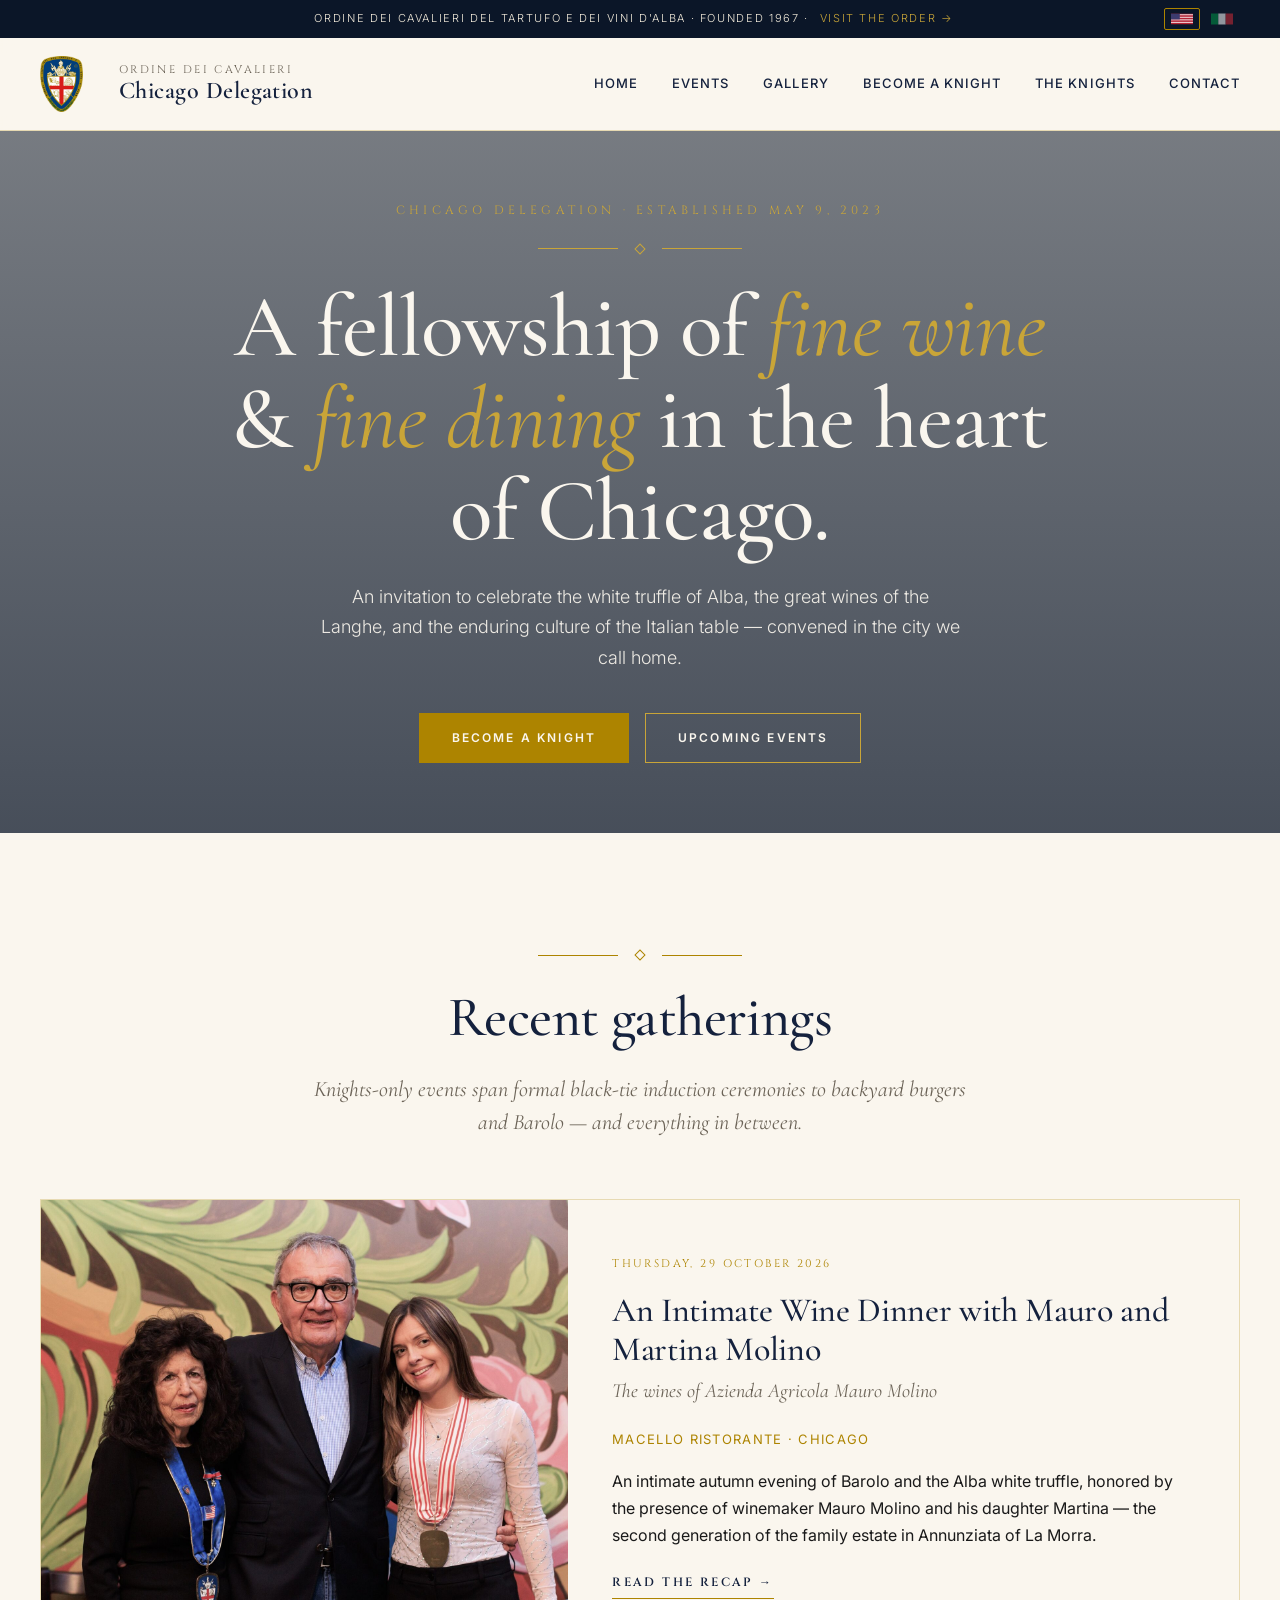
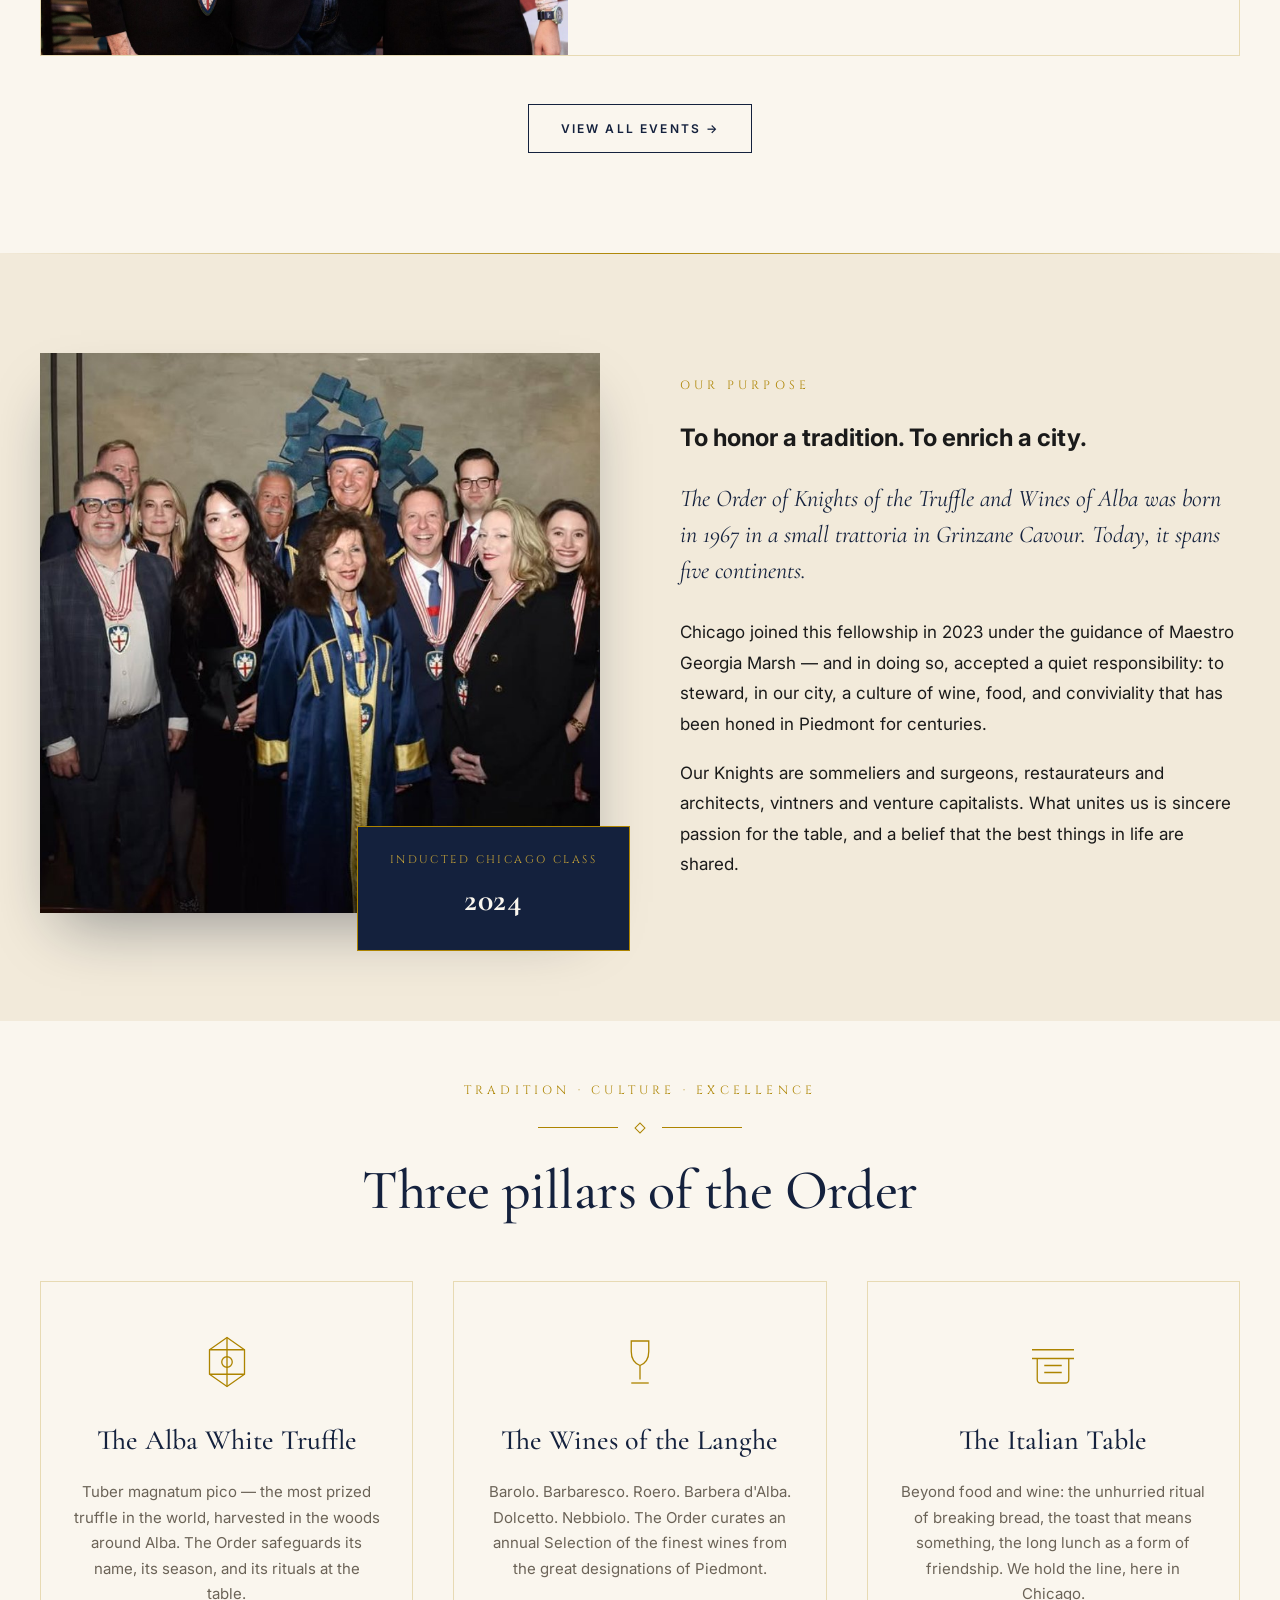
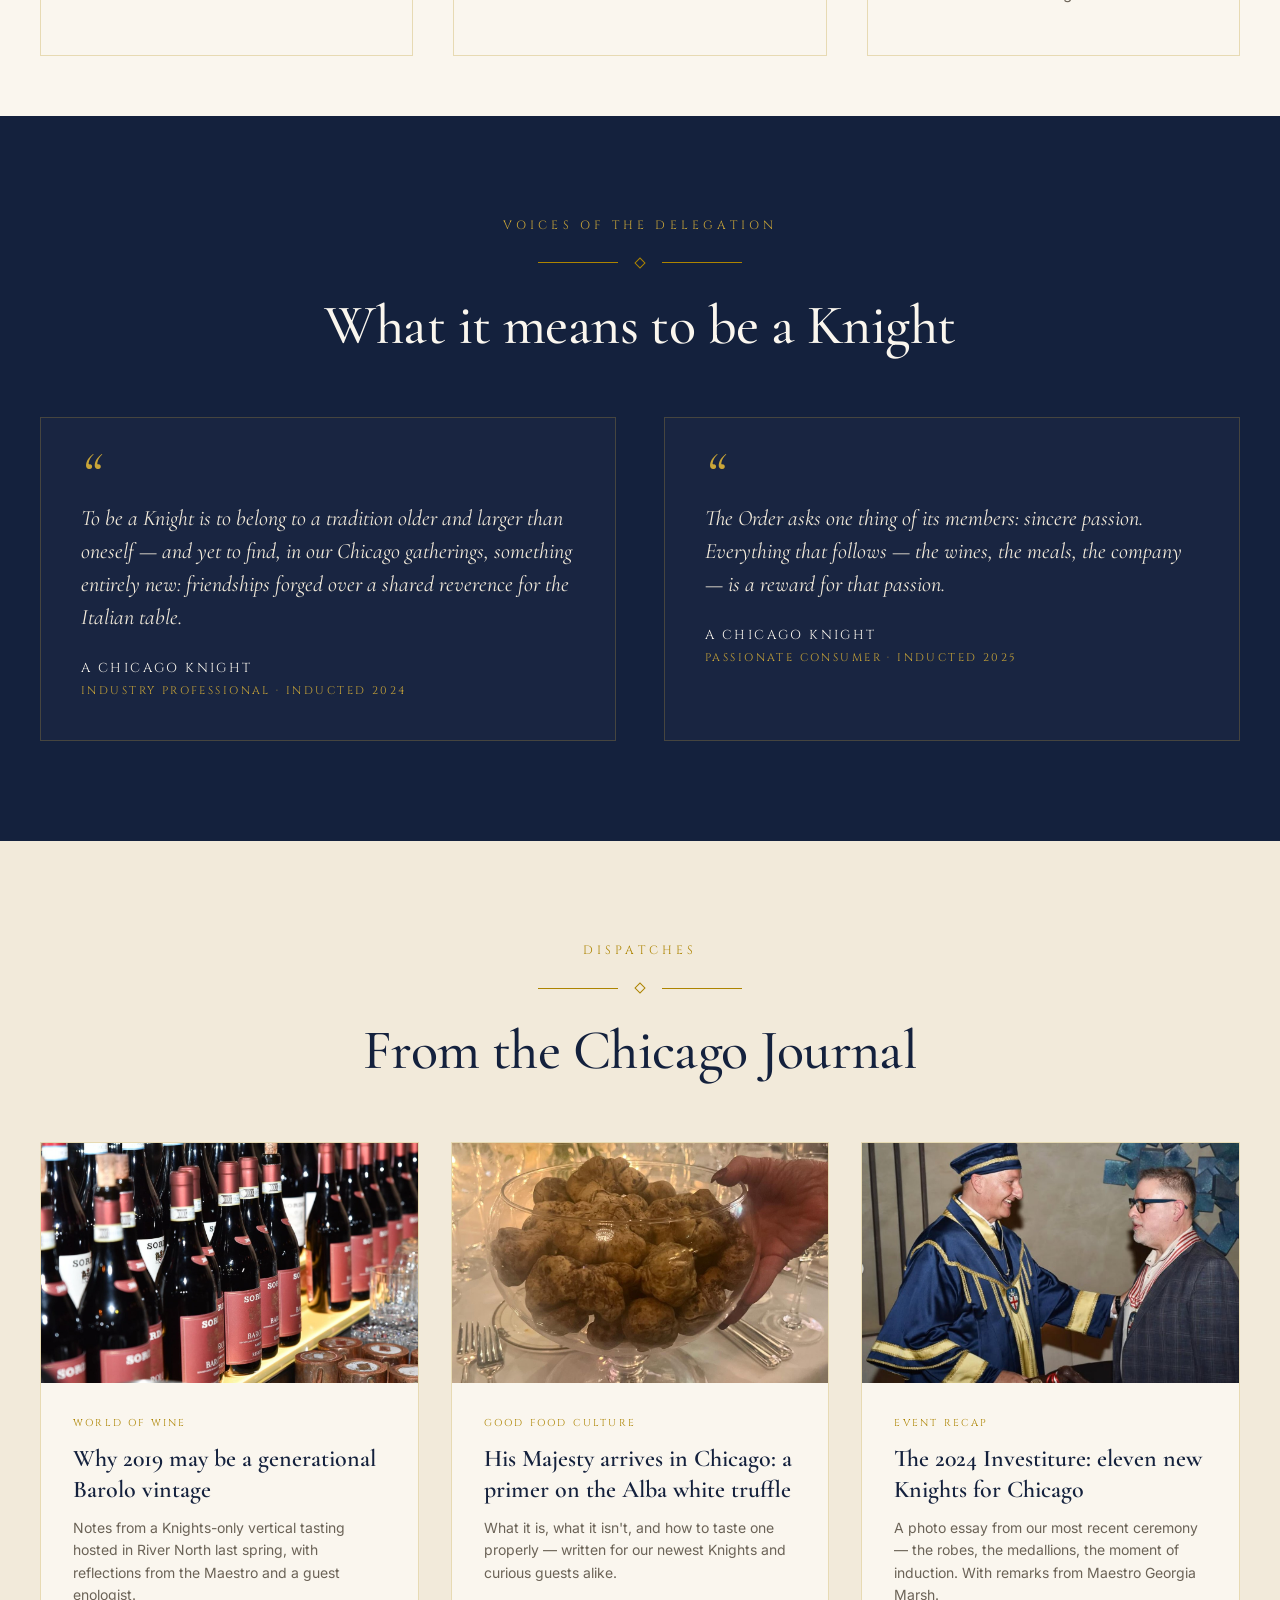
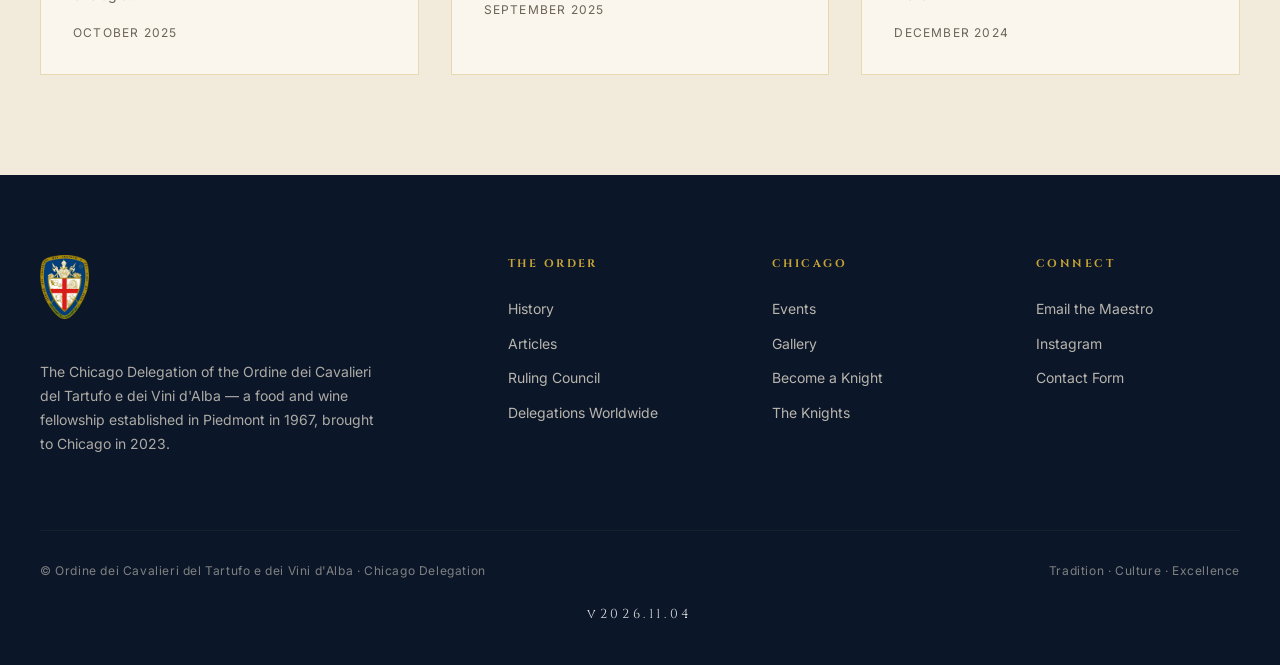
==== index.html @ b7ba1f5d "Add files via upload" ====
<!DOCTYPE html>
<html lang="en">
<head>
<meta charset="UTF-8">
<meta name="viewport" content="width=device-width, initial-scale=1.0">
<meta name="build-version" content="2026.11.04">
<meta name="description" content="A fellowship of fine wine and fine dining in the heart of Chicago.">
<title>Chicago Delegation — Ordine dei Cavalieri del Tartufo e dei Vini d'Alba</title>
<link rel="preconnect" href="https://fonts.googleapis.com">
<link rel="preconnect" href="https://fonts.gstatic.com" crossorigin>
<link href="https://fonts.googleapis.com/css2?family=Cormorant+Garamond:ital,wght@0,400;0,500;0,600;0,700;1,400;1,500&family=Inter:wght@300;400;500;600&family=Cinzel:wght@400;500;600&display=swap" rel="stylesheet">
<link rel="canonical" href="https://knightsofalbachicago.org/">
<link rel="icon" href="favicon.ico" sizes="any">
<link rel="apple-touch-icon" href="apple-touch-icon.png">
<link rel="manifest" href="site.webmanifest">
<link rel="stylesheet" href="assets/styles/main.css">
</head>
<body>

<!-- TOP STRIP -->
<div class="topstrip">
  <div class="topstrip-inner">
    <div class="topstrip-spacer"></div>
    <div class="topstrip-text">
      <span data-i18n="topstrip.line">Ordine dei Cavalieri del Tartufo e dei Vini d'Alba · Founded 1967</span> · 
      <a href="https://www.cavalierideltartufo.it/en/" target="_blank" data-i18n="topstrip.link">Visit the Order →</a>
    </div>
    <div class="lang-switch" role="group" aria-label="Language">
      <button class="lang-btn active" data-lang="en" aria-label="English" title="English">
        <svg viewBox="0 0 60 30" xmlns="http://www.w3.org/2000/svg">
          <clipPath id="us-c"><rect width="60" height="30"/></clipPath>
          <g clip-path="url(#us-c)">
            <rect width="60" height="30" fill="#B22234"/>
            <path d="M0,3.46h60M0,10.38h60M0,17.31h60M0,24.23h60" stroke="#FFF" stroke-width="2.31"/>
            <rect width="24" height="16.15" fill="#3C3B6E"/>
          </g>
        </svg>
      </button>
      <button class="lang-btn" data-lang="it" aria-label="Italiano" title="Italiano">
        <svg viewBox="0 0 60 30" xmlns="http://www.w3.org/2000/svg">
          <rect width="20" height="30" fill="#009246"/>
          <rect x="20" width="20" height="30" fill="#FFF"/>
          <rect x="40" width="20" height="30" fill="#CE2B37"/>
        </svg>
      </button>
    </div>
  </div>
</div>

<!-- HEADER -->
<header>
  <div class="header-inner">
    <a class="brand" href="index.html">
      <img src="assets/brand/logo-cavalieri-tartufo.png" alt="Ordine dei Cavalieri del Tartufo e dei Vini d'Alba">
      <div class="brand-text">
        <span class="order" data-i18n="brand.order">Ordine dei Cavalieri</span>
        <span class="city" data-i18n="brand.city">Chicago Delegation</span>
      </div>
    </a>
    <nav class="primary">
      <a class="nav-link active" href="index.html" data-i18n="nav.home">Home</a>
      <a class="nav-link" href="events/" data-i18n="nav.events">Events</a>
      <a class="nav-link" href="gallery/" data-i18n="nav.gallery">Gallery</a>
      <a class="nav-link" href="become-a-knight/" data-i18n="nav.knight">Become a Knight</a>
      <a class="nav-link" href="the-knights/" data-i18n="nav.knights">The Knights</a>
      <a class="nav-link" href="contact/" data-i18n="nav.contact">Contact</a>
    </nav>
  </div>
</header>


  <!-- HERO -->
  <section class="hero">
    <div class="hero-content">
      <div class="eyebrow" data-i18n="hero.eyebrow">Chicago Delegation · Established May 9, 2023</div>
      <div class="ornament"><span class="line"></span><span class="diamond"></span><span class="line"></span></div>
      <h1 class="hero-title" data-i18n-html="hero.title">A fellowship of <em>fine wine</em> &amp; <em>fine dining</em> in the heart of Chicago.</h1>
      <p class="hero-sub" data-i18n="hero.sub">An invitation to celebrate the white truffle of Alba, the great wines of the Langhe, and the enduring culture of the Italian table — convened in the city we call home.</p>
      <div class="cta-row">
        <a class="btn primary" href="become-a-knight/" data-i18n="cta.become">Become a Knight</a>
        <a class="btn" href="events/" data-i18n="cta.upcoming">Upcoming Events</a>
      </div>
    </div>
  </section>

  <!-- RECENT EVENT FEATURE -->
  <section class="block events">
    <div class="section-head">
      <div class="ornament"><span class="line"></span><span class="diamond"></span><span class="line"></span></div>
      <h2 data-i18n="events.title">Recent gatherings</h2>
      <p class="lede" data-i18n-html="events.lede">Knights-only events span <em>formal black-tie induction ceremonies</em> to <em>backyard burgers and Barolo</em> — and everything in between.</p>
    </div>

    <a href="events/2026-10-29-wine-dinner-mauro-molino/" class="past-event">
      <div class="past-event-image">
        <img src="events/2026-10-29-wine-dinner-mauro-molino/photos/01-georgia-mauro-martina.jpeg" alt="Maestro Georgia Marsh with Mauro and Martina Molino at Macello Ristorante">
      </div>
      <div class="past-event-body">
        <div class="date-pill" data-i18n="evpage.molino.date">Thursday, 29 October 2026</div>
        <h4>An Intimate Wine Dinner with Mauro and Martina Molino</h4>
        <div class="subtitle" data-i18n="evpage.molino.subtitle">The wines of Azienda Agricola Mauro Molino</div>
        <div class="venue" data-i18n="evpage.molino.venue">Macello Ristorante · Chicago</div>
        <p data-i18n="home.molino.body">An intimate autumn evening of Barolo and the Alba white truffle, honored by the presence of winemaker Mauro Molino and his daughter Martina — the second generation of the family estate in Annunziata of La Morra.</p>
        <span class="read-more" data-i18n="evpage.read">Read the recap →</span>
      </div>
    </a>

    <div style="text-align:center; margin-top:40px">
      <a class="btn dark" href="events/" data-i18n="cta.viewAll">View All Events →</a>
    </div>
  </section>

  <!-- MISSION -->
  <section class="block mission">
    <div class="mission-grid">
      <div class="mission-image">
        <img src="assets/heritage/chicago-induction.png" alt="The Chicago Delegation gathered with Maestro Georgia Marsh">
        <div class="badge" data-i18n-html="mission.badge">Inducted Chicago Class<strong>2024</strong></div>
      </div>
      <div class="mission-text">
        <div class="eyebrow" style="color:var(--ordine-gold)" data-i18n="mission.eyebrow">Our Purpose</div>
        <h2 data-i18n="mission.title">To honor a tradition. To enrich a city.</h2>
        <p class="intro" data-i18n="mission.intro">The Order of Knights of the Truffle and Wines of Alba was born in 1967 in a small trattoria in Grinzane Cavour. Today, it spans five continents.</p>
        <p data-i18n="mission.p1">Chicago joined this fellowship in 2023 under the guidance of Maestro Georgia Marsh — and in doing so, accepted a quiet responsibility: to steward, in our city, a culture of wine, food, and conviviality that has been honed in Piedmont for centuries.</p>
        <p data-i18n="mission.p2">Our Knights are sommeliers and surgeons, restaurateurs and architects, vintners and venture capitalists. What unites us is sincere passion for the table, and a belief that the best things in life are shared.</p>
      </div>
    </div>
  </section>

  <!-- THREE PILLARS -->
  <section class="block tight">
    <div class="section-head">
      <div class="eyebrow" data-i18n="pillars.eyebrow">Tradition · Culture · Excellence</div>
      <div class="ornament"><span class="line"></span><span class="diamond"></span><span class="line"></span></div>
      <h2 data-i18n="pillars.title">Three pillars of the Order</h2>
    </div>
    <div class="pillars">
      <div class="pillar">
        <div class="icon">
          <svg width="56" height="56" viewBox="0 0 64 64" fill="none" stroke="currentColor" stroke-width="1.5">
            <path d="M32 4 L52 18 L52 46 L32 60 L12 46 L12 18 Z"/>
            <path d="M32 4 L32 60 M12 18 L52 18 M12 46 L52 46"/>
            <circle cx="32" cy="32" r="6"/>
          </svg>
        </div>
        <h3 data-i18n="pillars.truffle.title">The Alba White Truffle</h3>
        <p data-i18n="pillars.truffle.body">Tuber magnatum pico — the most prized truffle in the world, harvested in the woods around Alba. The Order safeguards its name, its season, and its rituals at the table.</p>
      </div>
      <div class="pillar">
        <div class="icon">
          <svg width="56" height="56" viewBox="0 0 64 64" fill="none" stroke="currentColor" stroke-width="1.5">
            <path d="M22 8 L42 8 L42 20 Q42 32 32 36 Q22 32 22 20 Z"/>
            <path d="M32 36 L32 52"/>
            <path d="M22 56 L42 56"/>
          </svg>
        </div>
        <h3 data-i18n="pillars.wines.title">The Wines of the Langhe</h3>
        <p data-i18n="pillars.wines.body">Barolo. Barbaresco. Roero. Barbera d'Alba. Dolcetto. Nebbiolo. The Order curates an annual Selection of the finest wines from the great designations of Piedmont.</p>
      </div>
      <div class="pillar">
        <div class="icon">
          <svg width="56" height="56" viewBox="0 0 64 64" fill="none" stroke="currentColor" stroke-width="1.5">
            <path d="M8 18 L56 18 M8 28 L56 28"/>
            <path d="M14 28 L14 52 Q14 56 18 56 L46 56 Q50 56 50 52 L50 28"/>
            <path d="M22 36 L42 36 M22 44 L42 44"/>
          </svg>
        </div>
        <h3 data-i18n="pillars.table.title">The Italian Table</h3>
        <p data-i18n="pillars.table.body">Beyond food and wine: the unhurried ritual of breaking bread, the toast that means something, the long lunch as a form of friendship. We hold the line, here in Chicago.</p>
      </div>
    </div>
  </section>

  <!-- TESTIMONIALS -->
  <section class="testimonials">
    <div class="inner">
      <div class="section-head">
        <div class="eyebrow" data-i18n="test.eyebrow">Voices of the Delegation</div>
        <div class="ornament"><span class="line"></span><span class="diamond"></span><span class="line"></span></div>
        <h2 data-i18n="test.title">What it means to be a Knight</h2>
      </div>
      <div class="test-grid">
        <div class="testimonial">
          <blockquote data-i18n="test.q1">To be a Knight is to belong to a tradition older and larger than oneself — and yet to find, in our Chicago gatherings, something entirely new: friendships forged over a shared reverence for the Italian table.</blockquote>
          <div class="attr"><span class="name" data-i18n="test.attr">A Chicago Knight</span><span data-i18n="test.q1.attr">Industry Professional · Inducted 2024</span></div>
        </div>
        <div class="testimonial">
          <blockquote data-i18n="test.q2">The Order asks one thing of its members: sincere passion. Everything that follows — the wines, the meals, the company — is a reward for that passion.</blockquote>
          <div class="attr"><span class="name" data-i18n="test.attr">A Chicago Knight</span><span data-i18n="test.q2.attr">Passionate Consumer · Inducted 2025</span></div>
        </div>
      </div>
    </div>
  </section>

  <!-- JOURNAL PREVIEW -->
  <section class="block journal">
    <div class="section-head">
      <div class="eyebrow" data-i18n="journal.eyebrow">Dispatches</div>
      <div class="ornament"><span class="line"></span><span class="diamond"></span><span class="line"></span></div>
      <h2 data-i18n="journal.title">From the Chicago Journal</h2>
    </div>
    <div class="journal-grid">
      <div class="article">
        <div class="article-image"><img src="assets/heritage/barolo-tasting.png" alt="Barolo Riserva"></div>
        <div class="article-body">
          <div class="category" data-i18n="journal.cat.wine">World of Wine</div>
          <h4 data-i18n="journal.a1.title">Why 2019 may be a generational Barolo vintage</h4>
          <p data-i18n="journal.a1.body">Notes from a Knights-only vertical tasting hosted in River North last spring, with reflections from the Maestro and a guest enologist.</p>
          <div class="date" data-i18n="journal.a1.date">October 2025</div>
        </div>
      </div>
      <div class="article">
        <div class="article-image"><img src="assets/heritage/white-truffles.png" alt="White truffles"></div>
        <div class="article-body">
          <div class="category" data-i18n="journal.cat.food">Good Food Culture</div>
          <h4 data-i18n="journal.a2.title">His Majesty arrives in Chicago: a primer on the Alba white truffle</h4>
          <p data-i18n="journal.a2.body">What it is, what it isn't, and how to taste one properly — written for our newest Knights and curious guests alike.</p>
          <div class="date" data-i18n="journal.a2.date">September 2025</div>
        </div>
      </div>
      <div class="article">
        <div class="article-image"><img src="assets/heritage/investiture-ceremony.png" alt="Investiture ceremony"></div>
        <div class="article-body">
          <div class="category" data-i18n="journal.cat.recap">Event Recap</div>
          <h4 data-i18n="journal.a3.title">The 2024 Investiture: eleven new Knights for Chicago</h4>
          <p data-i18n="journal.a3.body">A photo essay from our most recent ceremony — the robes, the medallions, the moment of induction. With remarks from Maestro Georgia Marsh.</p>
          <div class="date" data-i18n="journal.a3.date">December 2024</div>
        </div>
      </div>
    </div>
  </section>


<!-- FOOTER -->
<footer>
  <div class="footer-inner">
    <div class="footer-top">
      <div class="footer-brand">
        <img src="assets/brand/logo-cavalieri-tartufo.png" alt="Ordine dei Cavalieri del Tartufo e dei Vini d'Alba">
        <p data-i18n="footer.brand">The Chicago Delegation of the Ordine dei Cavalieri del Tartufo e dei Vini d'Alba — a food and wine fellowship established in Piedmont in 1967, brought to Chicago in 2023.</p>
      </div>
      <div class="footer-col">
        <h5 data-i18n="footer.order">The Order</h5>
        <a href="https://www.cavalierideltartufo.it/en/la-storia/" target="_blank" data-i18n="footer.history">History</a>
        <a href="https://www.cavalierideltartufo.it/en/statuto/" target="_blank" data-i18n="footer.articles">Articles</a>
        <a href="https://www.cavalierideltartufo.it/en/consiglio-reggitore/" target="_blank" data-i18n="footer.council">Ruling Council</a>
        <a href="https://www.cavalierideltartufo.it/en/delegazioni-estere/" target="_blank" data-i18n="footer.delegations">Delegations Worldwide</a>
      </div>
      <div class="footer-col">
        <h5 data-i18n="footer.chicago">Chicago</h5>
        <a href="events/" data-i18n="nav.events">Events</a>
        <a href="gallery/" data-i18n="nav.gallery">Gallery</a>
        <a href="become-a-knight/" data-i18n="nav.knight">Become a Knight</a>
        <a href="the-knights/" data-i18n="nav.knights">The Knights</a>
      </div>
      <div class="footer-col">
        <h5 data-i18n="footer.connect">Connect</h5>
        <a href="mailto:chicagomaster@cavalierdeltartufo.it" data-i18n="footer.email">Email the Maestro</a>
        <a href="https://www.instagram.com/knightsofalba_chicago/" target="_blank" data-i18n="footer.ig">Instagram</a>
        <a href="contact/" data-i18n="footer.form">Contact Form</a>
      </div>
    </div>
    <div class="footer-bottom">
      <span data-i18n="footer.copy">© Ordine dei Cavalieri del Tartufo e dei Vini d'Alba · Chicago Delegation</span>
      <span data-i18n="footer.motto">Tradition · Culture · Excellence</span>
    </div>
    <div class="footer-version">v2026.11.04</div>
  </div>
</footer>


<script src="assets/scripts/i18n.js"></script>

</body>
</html>
---- assets/styles/main.css ----
:root{
    --ordine-gold: #AD8400;
    --ordine-gold-light: #C9A538;
    --ordine-gold-pale: #E8D89A;
    --navy: #14213D;
    --navy-deep: #0B1628;
    --ivory: #FAF6EE;
    --ivory-warm: #F2EADA;
    --crimson: #7A1F26;
    --ink: #1A1A1A;
    --muted: #6B6357;
    --line: rgba(173, 132, 0, 0.25);
  }
  *,*::before,*::after{box-sizing:border-box}
  html{scroll-behavior:smooth}
  body{
    margin:0;
    font-family:'Inter', sans-serif;
    background:var(--ivory);
    color:var(--ink);
    line-height:1.6;
    -webkit-font-smoothing:antialiased;
  }

  /* TOP STRIP */
  .topstrip{
    background:var(--navy-deep);
    color:var(--ivory-warm);
    font-size:11px;
    letter-spacing:0.15em;
    text-transform:uppercase;
    padding:8px 0;
    font-weight:300;
  }
  .topstrip-inner{
    max-width:1280px;
    margin:0 auto;
    padding:0 40px;
    display:flex;
    align-items:center;
    justify-content:space-between;
    gap:24px;
  }
  .topstrip-text{
    flex:1;
    text-align:center;
  }
  .topstrip-spacer{
    width:64px; /* mirrors lang switcher width for visual balance */
    flex-shrink:0;
  }
  .topstrip a{color:var(--ordine-gold-light); text-decoration:none; margin-left:6px}

  /* LANGUAGE SWITCHER */
  .lang-switch{
    display:flex;
    align-items:center;
    gap:4px;
    flex-shrink:0;
  }
  .lang-btn{
    background:transparent;
    border:1px solid transparent;
    padding:3px 6px;
    cursor:pointer;
    border-radius:2px;
    transition:all 0.2s ease;
    line-height:0;
    opacity:0.55;
    font-family:inherit;
  }
  .lang-btn:hover{opacity:0.9}
  .lang-btn.active{
    opacity:1;
    border-color:var(--ordine-gold);
  }
  .lang-btn svg{
    display:block;
    width:22px;
    height:14px;
    border-radius:1px;
  }

  /* HEADER */
  header{
    background:var(--ivory);
    border-bottom:1px solid var(--line);
    position:sticky; top:0; z-index:100;
    backdrop-filter: blur(8px);
    background:rgba(250, 246, 238, 0.95);
  }
  .header-inner{
    max-width:1280px; margin:0 auto;
    display:flex; align-items:center; justify-content:space-between;
    padding:18px 40px;
  }
  .brand{display:flex; align-items:center; gap:18px; text-decoration:none; color:var(--ink)}
  .brand img{height:56px; width:auto; margin-right:18px}
  .brand-text{display:flex; flex-direction:column; line-height:1.15}
  .brand-text .order{
    font-family:'Cinzel', serif;
    font-size:11px;
    letter-spacing:0.22em;
    color:var(--muted);
    text-transform:uppercase;
  }
  .brand-text .city{
    font-family:'Cormorant Garamond', serif;
    font-size:24px;
    font-weight:600;
    color:var(--navy);
    letter-spacing:0.02em;
  }
  nav.primary{display:flex}
  nav.primary a{
    margin-left:34px;
    text-decoration:none;
    color:var(--navy);
    font-size:13px;
    font-weight:500;
    letter-spacing:0.08em;
    text-transform:uppercase;
    padding:6px 0;
    border-bottom:1.5px solid transparent;
    transition:all 0.2s ease;
    cursor:pointer;
  }
  nav.primary a:first-child{margin-left:0}
  nav.primary a:hover,nav.primary a.active{
    color:var(--ordine-gold);
    border-bottom-color:var(--ordine-gold);
  }

  /* PAGE SECTIONS */
  .page{display:none; animation:fadeIn 0.4s ease}
  .page.active{display:block}
  @keyframes fadeIn{
    from{opacity:0; transform:translateY(8px)}
    to{opacity:1; transform:translateY(0)}
  }

  /* HERO */
  .hero{
    position:relative;
    min-height:680px;
    max-height:880px;
    height:78vh;
    background:
      linear-gradient(180deg, rgba(11,22,40,0.55) 0%, rgba(11,22,40,0.75) 100%),
      url('assets/heritage/white-truffles.png') center/cover no-repeat;
    display:flex; align-items:center; justify-content:center;
    color:var(--ivory);
    text-align:center;
    padding:80px 40px;
  }
  .hero-content{max-width:840px}
  .eyebrow{
    font-family:'Cinzel', serif;
    font-size:12px;
    letter-spacing:0.35em;
    color:var(--ordine-gold-light);
    text-transform:uppercase;
    margin-bottom:24px;
  }
  .ornament{
    display:flex; align-items:center; justify-content:center;
    gap:18px; margin:18px 0 28px;
  }
  .ornament .line{height:1px; width:80px; background:var(--ordine-gold-light)}
  .ornament .diamond{
    width:8px; height:8px; transform:rotate(45deg);
    border:1px solid var(--ordine-gold-light);
  }
  h1.hero-title{
    font-family:'Cormorant Garamond', serif;
    font-size:clamp(48px, 7vw, 88px);
    font-weight:500;
    line-height:1.05;
    margin:0 0 24px;
    letter-spacing:-0.01em;
  }
  h1.hero-title em{
    font-style:italic;
    color:var(--ordine-gold-light);
    font-weight:400;
  }
  .hero-sub{
    font-size:18px;
    line-height:1.7;
    font-weight:300;
    max-width:640px;
    margin:0 auto 40px;
    opacity:0.92;
  }
  .cta-row{display:flex; gap:16px; justify-content:center; flex-wrap:wrap}
  .btn{
    display:inline-block;
    padding:14px 32px;
    font-size:12px;
    letter-spacing:0.18em;
    text-transform:uppercase;
    font-weight:600;
    text-decoration:none;
    border:1px solid var(--ordine-gold-light);
    color:var(--ivory);
    background:transparent;
    cursor:pointer;
    transition:all 0.25s ease;
    font-family:'Inter', sans-serif;
  }
  .btn:hover{background:var(--ordine-gold); border-color:var(--ordine-gold); color:var(--ivory)}
  .btn.primary{background:var(--ordine-gold); border-color:var(--ordine-gold)}
  .btn.primary:hover{background:var(--ordine-gold-light); border-color:var(--ordine-gold-light)}
  .btn.dark{color:var(--navy); border-color:var(--navy)}
  .btn.dark:hover{background:var(--navy); color:var(--ivory)}

  /* SECTION BASE */
  section.block{padding:100px 40px; max-width:1280px; margin:0 auto}
  section.block.tight{padding:60px 40px}
  .section-head{text-align:center; margin-bottom:60px}
  .section-head .eyebrow{color:var(--ordine-gold)}
  .section-head h2{
    font-family:'Cormorant Garamond', serif;
    font-size:clamp(36px, 5vw, 56px);
    font-weight:500;
    color:var(--navy);
    margin:8px 0 0;
    letter-spacing:-0.01em;
    line-height:1.1;
  }
  .section-head .ornament .line{background:var(--ordine-gold)}
  .section-head .ornament .diamond{border-color:var(--ordine-gold)}
  .section-head .lede{
    font-family:'Cormorant Garamond', serif;
    font-size:22px;
    font-style:italic;
    color:var(--muted);
    max-width:680px;
    margin:24px auto 0;
    line-height:1.5;
  }

  /* MISSION SECTION */
  .mission{background:var(--ivory-warm); position:relative; overflow:hidden}
  .mission::before{
    content:""; position:absolute; top:0; left:0; right:0; height:1px;
    background:linear-gradient(90deg, transparent, var(--ordine-gold), transparent);
  }
  .mission-grid{
    display:grid;
    grid-template-columns:1fr 1fr;
    gap:80px;
    align-items:center;
  }
  .mission-text h2{margin-top:8px}
  .mission-text p{
    font-size:17px; line-height:1.8; color:var(--ink); margin-bottom:18px;
  }
  .mission-text p.intro{
    font-family:'Cormorant Garamond', serif;
    font-size:24px;
    font-style:italic;
    color:var(--navy);
    line-height:1.5;
    margin-bottom:28px;
  }
  .mission-image{position:relative}
  .mission-image img{
    width:100%; height:560px; object-fit:cover;
    box-shadow:0 30px 60px -20px rgba(11,22,40,0.4);
  }
  .mission-image .badge{
    position:absolute; bottom:-30px; right:-30px;
    background:var(--navy); color:var(--ordine-gold-light);
    padding:24px 32px;
    font-family:'Cinzel', serif;
    font-size:11px;
    letter-spacing:0.22em;
    text-transform:uppercase;
    text-align:center;
    border:1px solid var(--ordine-gold);
  }
  .mission-image .badge strong{
    display:block;
    font-family:'Cormorant Garamond', serif;
    font-size:32px;
    color:var(--ivory);
    margin-top:6px;
    letter-spacing:0.02em;
  }

  /* PILLARS */
  .pillars{display:grid; grid-template-columns:repeat(3, 1fr); gap:40px; margin-top:60px}
  .pillar{
    text-align:center;
    padding:48px 32px;
    background:var(--ivory);
    border:1px solid var(--line);
    position:relative;
    transition:transform 0.3s ease, box-shadow 0.3s ease;
  }
  .pillar:hover{transform:translateY(-6px); box-shadow:0 20px 40px -15px rgba(11,22,40,0.2)}
  .pillar .icon{
    width:64px; height:64px; margin:0 auto 24px;
    display:flex; align-items:center; justify-content:center;
    color:var(--ordine-gold);
  }
  .pillar h3{
    font-family:'Cormorant Garamond', serif;
    font-size:28px; font-weight:500;
    color:var(--navy);
    margin:0 0 16px;
  }
  .pillar p{font-size:15px; line-height:1.7; color:var(--muted); margin:0}

  /* EVENTS */
  .events{background:var(--ivory)}
  .event-list{display:flex; flex-direction:column; gap:0}
  .event{
    display:grid;
    grid-template-columns:140px 1fr auto;
    gap:48px;
    align-items:center;
    padding:36px 0;
    border-bottom:1px solid var(--line);
    transition:background 0.2s ease;
    cursor:pointer;
  }
  .event:first-child{border-top:1px solid var(--line)}
  .event:hover{background:rgba(173,132,0,0.04)}
  .event-date{text-align:center}
  .event-date .month{
    font-family:'Cinzel', serif;
    font-size:11px;
    letter-spacing:0.22em;
    color:var(--ordine-gold);
    text-transform:uppercase;
  }
  .event-date .day{
    font-family:'Cormorant Garamond', serif;
    font-size:56px; font-weight:500;
    color:var(--navy);
    line-height:1;
    margin:6px 0;
  }
  .event-date .year{
    font-size:12px; color:var(--muted); letter-spacing:0.1em;
  }
  .event-body h4{
    font-family:'Cormorant Garamond', serif;
    font-size:26px; font-weight:600;
    color:var(--navy);
    margin:0 0 8px;
  }
  .event-body .venue{
    font-size:13px; letter-spacing:0.1em;
    color:var(--ordine-gold);
    text-transform:uppercase;
    margin-bottom:10px;
  }
  .event-body p{font-size:15px; color:var(--muted); margin:0; line-height:1.6}
  .event-cta{
    font-size:12px; letter-spacing:0.18em; text-transform:uppercase;
    font-weight:600; color:var(--navy);
    border:1px solid var(--navy); padding:12px 24px;
    transition:all 0.2s ease;
    white-space:nowrap;
  }
  .event:hover .event-cta{background:var(--navy); color:var(--ivory)}

  /* EVENTS PAGE — SECTION SEPARATION */
  .events-section{padding:80px 0 60px}
  .events-section + .events-section{border-top:1px solid var(--line); margin-top:40px}
  .events-section-head{
    text-align:center; margin-bottom:48px;
  }
  .events-section-head h3{
    font-family:'Cormorant Garamond', serif;
    font-size:clamp(28px, 4vw, 40px);
    font-weight:500;
    color:var(--navy);
    margin:0 0 12px;
    letter-spacing:-0.01em;
  }
  .events-section-head .sub{
    font-family:'Cormorant Garamond', serif;
    font-size:18px;
    font-style:italic;
    color:var(--muted);
    margin:0;
  }

  /* UPCOMING EMPTY STATE */
  .upcoming-empty{
    text-align:center;
    padding:60px 24px;
    background:var(--ivory-warm);
    border:1px solid var(--line);
    max-width:760px;
    margin:0 auto;
  }
  .upcoming-empty .crest{
    width:48px; height:auto;
    margin:0 auto 20px;
    opacity:0.6;
  }
  .upcoming-empty p{
    font-family:'Cormorant Garamond', serif;
    font-size:22px;
    font-style:italic;
    color:var(--navy);
    line-height:1.5;
    margin:0 0 18px;
    max-width:560px;
    margin-left:auto;
    margin-right:auto;
  }
  .upcoming-empty .sub{
    font-size:14px;
    color:var(--muted);
    margin:0;
  }
  .upcoming-empty .sub a{
    color:var(--ordine-gold);
    text-decoration:none;
    border-bottom:1px solid var(--ordine-gold);
  }

  /* PAST EVENT CARD (with photo) */
  .past-event{
    display:grid;
    grid-template-columns:1.1fr 1.4fr;
    gap:0;
    margin-bottom:48px;
    background:var(--ivory);
    border:1px solid var(--line);
    overflow:hidden;
    transition:transform 0.3s ease, box-shadow 0.3s ease;
    text-decoration:none;
    color:inherit;
    cursor:pointer;
  }
  .past-event:hover{
    transform:translateY(-4px);
    box-shadow:0 24px 48px -20px rgba(11,22,40,0.25);
  }
  .past-event-image{
    position:relative;
    min-height:380px;
    overflow:hidden;
    background:var(--navy);
  }
  .past-event-image img{
    width:100%; height:100%; object-fit:cover;
    display:block;
    transition:transform 0.6s ease;
  }
  .past-event:hover .past-event-image img{transform:scale(1.04)}
  .past-event-body{
    padding:48px 44px;
    display:flex;
    flex-direction:column;
    justify-content:center;
  }
  .past-event-body .date-pill{
    font-family:'Cinzel', serif;
    font-size:11px;
    letter-spacing:0.22em;
    color:var(--ordine-gold);
    text-transform:uppercase;
    margin-bottom:18px;
  }
  .past-event-body h4{
    font-family:'Cormorant Garamond', serif;
    font-size:34px;
    font-weight:500;
    color:var(--navy);
    margin:0 0 6px;
    line-height:1.15;
    letter-spacing:-0.01em;
  }
  .past-event-body .subtitle{
    font-family:'Cormorant Garamond', serif;
    font-size:20px;
    font-style:italic;
    color:var(--muted);
    margin:0 0 22px;
  }
  .past-event-body .venue{
    font-size:13px; letter-spacing:0.1em;
    color:var(--ordine-gold);
    text-transform:uppercase;
    margin-bottom:18px;
  }
  .past-event-body p{
    font-size:16px;
    line-height:1.7;
    color:var(--ink);
    margin:0 0 24px;
  }
  .past-event-body .read-more{
    font-family:'Cinzel', serif;
    font-size:12px;
    letter-spacing:0.2em;
    color:var(--navy);
    text-transform:uppercase;
    font-weight:600;
    border-bottom:1.5px solid var(--ordine-gold);
    padding-bottom:6px;
    display:inline-block;
    align-self:flex-start;
    transition:color 0.2s ease;
  }
  .past-event:hover .read-more{color:var(--ordine-gold)}

  /* PAST CHAPTERS GALLERY */
  .past-gallery{background:var(--ivory-warm)}
  .gallery-grid{
    display:grid;
    grid-template-columns:repeat(12, 1fr);
    gap:20px;
  }
  .gallery-item{
    position:relative;
    overflow:hidden;
    cursor:pointer;
    background:var(--navy);
  }
  .gallery-item img{
    width:100%; height:100%; object-fit:cover;
    display:block;
    transition:transform 0.6s ease, opacity 0.3s ease;
  }
  .gallery-item:hover img{transform:scale(1.05); opacity:0.7}
  .gallery-item .caption{
    position:absolute; bottom:0; left:0; right:0;
    padding:20px 24px;
    background:linear-gradient(180deg, transparent, rgba(11,22,40,0.92));
    color:var(--ivory);
    transform:translateY(20%);
    opacity:0;
    transition:all 0.3s ease;
  }
  .gallery-item:hover .caption{transform:translateY(0); opacity:1}
  .gallery-item .caption .label{
    font-family:'Cinzel', serif;
    font-size:10px;
    letter-spacing:0.22em;
    color:var(--ordine-gold-light);
    text-transform:uppercase;
    margin-bottom:4px;
  }
  .gallery-item .caption h5{
    font-family:'Cormorant Garamond', serif;
    font-size:20px; font-weight:500;
    margin:0; line-height:1.2;
  }
  .gal-1{grid-column:span 8; aspect-ratio:16/9}
  .gal-2{grid-column:span 4; aspect-ratio:4/5}
  .gal-3{grid-column:span 4; aspect-ratio:4/5}
  .gal-4{grid-column:span 4; aspect-ratio:4/5}
  .gal-5{grid-column:span 4; aspect-ratio:4/5}
  .gal-6{grid-column:span 7; aspect-ratio:16/9}
  .gal-7{grid-column:span 5; aspect-ratio:4/3}

  /* BECOME A KNIGHT */
  .knight-cta{
    background:
      linear-gradient(135deg, rgba(11,22,40,0.92), rgba(20,33,61,0.88)),
      url('assets/heritage/castle-council.png') center/cover no-repeat;
    color:var(--ivory);
    padding:120px 40px;
    text-align:center;
  }
  .knight-cta h2{color:var(--ivory)}
  .knight-cta .lede{color:var(--ordine-gold-pale)}
  .knight-steps{
    display:grid; grid-template-columns:repeat(3, 1fr); gap:32px;
    max-width:1100px; margin:60px auto 40px;
  }
  .step{
    text-align:left;
    padding:32px;
    border:1px solid rgba(201, 165, 56, 0.3);
    background:rgba(11,22,40,0.4);
    backdrop-filter:blur(10px);
  }
  .step .num{
    font-family:'Cinzel', serif;
    font-size:11px;
    letter-spacing:0.3em;
    color:var(--ordine-gold-light);
    margin-bottom:16px;
  }
  .step h4{
    font-family:'Cormorant Garamond', serif;
    font-size:24px; font-weight:600;
    color:var(--ivory); margin:0 0 12px;
  }
  .step p{font-size:14px; line-height:1.7; color:rgba(250,246,238,0.85); margin:0}

  /* LEADERSHIP */
  .leadership{background:var(--ivory)}
  .leader-card{
    display:grid;
    grid-template-columns:1fr 1.4fr;
    gap:60px;
    align-items:center;
    background:var(--ivory-warm);
    padding:0;
    border:1px solid var(--line);
  }
  .leader-photo{
    height:100%; min-height:520px;
    background:
      linear-gradient(135deg, rgba(20,33,61,0.15), rgba(173,132,0,0.1)),
      var(--navy);
    display:flex; align-items:center; justify-content:center;
    position:relative;
    overflow:hidden;
  }
  .leader-photo .placeholder{
    color:var(--ordine-gold-pale);
    text-align:center;
    padding:40px;
  }
  .leader-photo .placeholder .crest{
    font-family:'Cinzel', serif;
    font-size:60px;
    color:var(--ordine-gold);
    margin-bottom:20px;
  }
  .leader-photo .placeholder span{
    font-family:'Cinzel', serif;
    font-size:11px;
    letter-spacing:0.25em;
    text-transform:uppercase;
  }
  .leader-body{padding:60px 60px 60px 0}
  .leader-body .role{
    font-family:'Cinzel', serif;
    font-size:11px;
    letter-spacing:0.25em;
    color:var(--ordine-gold);
    text-transform:uppercase;
    margin-bottom:12px;
  }
  .leader-body h3{
    font-family:'Cormorant Garamond', serif;
    font-size:48px; font-weight:500;
    color:var(--navy);
    margin:0 0 8px;
    line-height:1;
  }
  .leader-body .since{
    font-style:italic; color:var(--muted); margin-bottom:24px;
    font-family:'Cormorant Garamond', serif; font-size:18px;
  }
  .leader-body .quote{
    font-family:'Cormorant Garamond', serif;
    font-size:22px;
    font-style:italic;
    color:var(--navy);
    line-height:1.5;
    padding:24px 0 24px 24px;
    border-left:2px solid var(--ordine-gold);
    margin:24px 0;
  }
  .leader-body p{font-size:16px; line-height:1.7; color:var(--ink)}
  .leader-vps{
    display:grid;
    grid-template-columns:1fr 1fr;
    gap:32px;
    margin-top:32px;
  }
  .vp-card{
    background:var(--ivory-warm);
    border:1px solid var(--line);
    padding:36px 40px;
    text-align:center;
  }
  .vp-card .role{
    font-family:'Cinzel', serif;
    font-size:11px;
    letter-spacing:0.25em;
    color:var(--ordine-gold);
    text-transform:uppercase;
    margin-bottom:12px;
  }
  .vp-card h3{
    font-family:'Cormorant Garamond', serif;
    font-size:34px; font-weight:500;
    color:var(--navy);
    margin:0 0 6px;
    line-height:1;
  }
  .vp-card .since{
    font-style:italic; color:var(--muted);
    font-family:'Cormorant Garamond', serif; font-size:17px;
  }

  /* ROSTER */
  .roster{background:var(--ivory)}
  .roster-stats{
    display:grid; grid-template-columns:repeat(3, 1fr); gap:0;
    margin:40px 0 60px;
    border-top:1px solid var(--line);
    border-bottom:1px solid var(--line);
  }
  .stat{
    text-align:center; padding:36px 20px;
    border-right:1px solid var(--line);
  }
  .stat:last-child{border-right:none}
  .stat .num{
    font-family:'Cormorant Garamond', serif;
    font-size:56px; font-weight:500;
    color:var(--ordine-gold); line-height:1;
  }
  .stat .label{
    font-family:'Cinzel', serif;
    font-size:11px;
    letter-spacing:0.22em;
    color:var(--muted);
    text-transform:uppercase;
    margin-top:10px;
  }
  .roster-list{
    columns:3;
    column-gap:48px;
    padding:0;
  }
  .roster-list .roster-name{
    display:block;
    padding:10px 0;
    border-bottom:1px dotted var(--line);
    font-size:14px;
    color:var(--ink);
    break-inside:avoid;
  }
  .roster-list .roster-name .surname{
    font-weight:600; color:var(--navy);
  }
  .roster-list .roster-name .honorary{
    float:right;
    font-size:10px;
    letter-spacing:0.15em;
    color:var(--ordine-gold);
    text-transform:uppercase;
    font-style:italic;
    margin-top:2px;
  }

  /* TESTIMONIALS */
  .testimonials{background:var(--navy); color:var(--ivory); padding:100px 40px}
  .testimonials .inner{max-width:1280px; margin:0 auto}
  .testimonials .section-head h2{color:var(--ivory)}
  .testimonials .section-head .eyebrow{color:var(--ordine-gold-light)}
  .test-grid{
    display:grid; grid-template-columns:repeat(2, 1fr); gap:48px;
    margin-top:48px;
  }
  .testimonial{
    padding:40px;
    border:1px solid rgba(201, 165, 56, 0.25);
    background:rgba(255,255,255,0.02);
  }
  .testimonial blockquote{
    font-family:'Cormorant Garamond', serif;
    font-size:22px; font-style:italic;
    line-height:1.5;
    margin:0 0 24px;
    color:var(--ivory-warm);
  }
  .testimonial blockquote::before{
    content:"\201C";
    font-size:60px;
    color:var(--ordine-gold-light);
    line-height:0.5;
    display:block;
    margin-bottom:14px;
    font-family:'Cormorant Garamond', serif;
  }
  .testimonial .attr{
    font-family:'Cinzel', serif;
    font-size:11px;
    letter-spacing:0.22em;
    color:var(--ordine-gold-light);
    text-transform:uppercase;
  }
  .testimonial .attr .name{color:var(--ivory); display:block; margin-bottom:4px; font-size:13px}

  /* JOURNAL / NEWS */
  .journal{background:var(--ivory-warm)}
  .journal-grid{display:grid; grid-template-columns:repeat(3, 1fr); gap:32px}
  .article{
    background:var(--ivory);
    border:1px solid var(--line);
    overflow:hidden;
    transition:transform 0.3s ease, box-shadow 0.3s ease;
    cursor:pointer;
  }
  .article:hover{transform:translateY(-6px); box-shadow:0 20px 40px -15px rgba(11,22,40,0.2)}
  .article-image{
    height:240px; overflow:hidden;
    background:var(--navy);
  }
  .article-image img{width:100%; height:100%; object-fit:cover; transition:transform 0.5s ease}
  .article:hover .article-image img{transform:scale(1.05)}
  .article-body{padding:32px}
  .article-body .category{
    font-family:'Cinzel', serif;
    font-size:10px;
    letter-spacing:0.22em;
    color:var(--ordine-gold);
    text-transform:uppercase;
    margin-bottom:12px;
  }
  .article-body h4{
    font-family:'Cormorant Garamond', serif;
    font-size:24px; font-weight:600;
    color:var(--navy); margin:0 0 12px;
    line-height:1.3;
  }
  .article-body p{font-size:14px; color:var(--muted); line-height:1.6; margin:0 0 16px}
  .article-body .date{
    font-size:12px; letter-spacing:0.1em;
    color:var(--muted); text-transform:uppercase;
  }

  /* CONTACT */
  .contact-block{
    display:grid; grid-template-columns:1fr 1fr; gap:80px;
    align-items:center;
  }
  .contact-form{background:var(--ivory-warm); padding:60px; border:1px solid var(--line)}
  .contact-form h3{
    font-family:'Cormorant Garamond', serif;
    font-size:32px; font-weight:500;
    color:var(--navy); margin:0 0 8px;
  }
  .contact-form .sub{color:var(--muted); margin:0 0 28px; font-size:15px}
  .field{margin-bottom:18px}
  .field label{
    display:block;
    font-family:'Cinzel', serif;
    font-size:10px; letter-spacing:0.22em;
    color:var(--navy); text-transform:uppercase;
    margin-bottom:8px;
  }
  .field input, .field textarea, .field select{
    width:100%; padding:12px 16px;
    border:1px solid var(--line);
    background:var(--ivory);
    font-family:'Inter', sans-serif;
    font-size:14px;
    color:var(--ink);
  }
  .field input:focus, .field textarea:focus, .field select:focus{
    outline:none; border-color:var(--ordine-gold);
  }
  .contact-info h3{
    font-family:'Cormorant Garamond', serif;
    font-size:40px; font-weight:500;
    color:var(--navy); margin:0 0 24px; line-height:1.1;
  }
  .contact-info p{font-size:16px; line-height:1.8; color:var(--ink); margin-bottom:16px}
  .info-block{margin-bottom:32px}
  .info-block .label{
    font-family:'Cinzel', serif;
    font-size:10px; letter-spacing:0.22em;
    color:var(--ordine-gold); text-transform:uppercase;
    margin-bottom:8px;
  }
  .info-block a{color:var(--navy); text-decoration:none; border-bottom:1px solid var(--ordine-gold)}

  /* FOOTER */
  footer{
    background:var(--navy-deep);
    color:var(--ivory-warm);
    padding:80px 40px 40px;
  }
  .footer-inner{max-width:1280px; margin:0 auto}
  .footer-top{
    display:grid; grid-template-columns:2fr 1fr 1fr 1fr; gap:60px;
    margin-bottom:60px;
  }
  .footer-brand img{height:64px; margin-bottom:20px}
  .footer-brand p{font-size:14px; line-height:1.7; opacity:0.7; max-width:340px}
  .footer-col h5{
    font-family:'Cinzel', serif;
    font-size:11px; letter-spacing:0.22em;
    color:var(--ordine-gold-light); text-transform:uppercase;
    margin:0 0 20px;
  }
  .footer-col a{
    display:block; color:var(--ivory-warm);
    text-decoration:none; font-size:14px;
    padding:6px 0; opacity:0.75;
    transition:opacity 0.2s ease;
  }
  .footer-col a:hover{opacity:1; color:var(--ordine-gold-light)}
  .footer-bottom{
    border-top:1px solid rgba(201, 165, 56, 0.15);
    padding-top:30px;
    display:flex; justify-content:space-between; align-items:center;
    font-size:12px; opacity:0.5; letter-spacing:0.05em;
  }
  .footer-version{
    text-align:center;
    margin-top:24px;
    font-family:'Cinzel', serif;
    font-size:13px;
    letter-spacing:0.28em;
    color:#FFFFFF;
    opacity:0.85;
  }

  /* RESPONSIVE */
  @media (max-width:980px){
    nav.primary{display:none}
    .mission-grid, .contact-block, .leader-card, .leader-vps{grid-template-columns:1fr; gap:40px}
    .leader-body{padding:40px}
    .pillars, .knight-steps, .journal-grid, .test-grid{grid-template-columns:1fr}
    .roster-stats{grid-template-columns:1fr}
    .stat{border-right:none; border-bottom:1px solid var(--line)}
    .stat:last-child{border-bottom:none}
    .roster-list{columns:1}
    .gallery-grid > *{grid-column:span 12 !important; aspect-ratio:16/9 !important}
    .footer-top{grid-template-columns:1fr 1fr}
    .event{grid-template-columns:80px 1fr; gap:24px}
    .event-cta{grid-column:1/-1; text-align:center; margin-top:12px}
    .past-event{grid-template-columns:1fr}
    .past-event-image{min-height:280px}
    .past-event-body{padding:32px 24px}
    .past-event-body h4{font-size:28px}
    section.block{padding:60px 24px}
    .header-inner{padding:14px 20px}
    .brand-text .city{font-size:18px}
    .topstrip-inner{padding:0 16px; gap:12px}
    .topstrip-text{font-size:10px; letter-spacing:0.1em}
    .topstrip-spacer{display:none}
  }
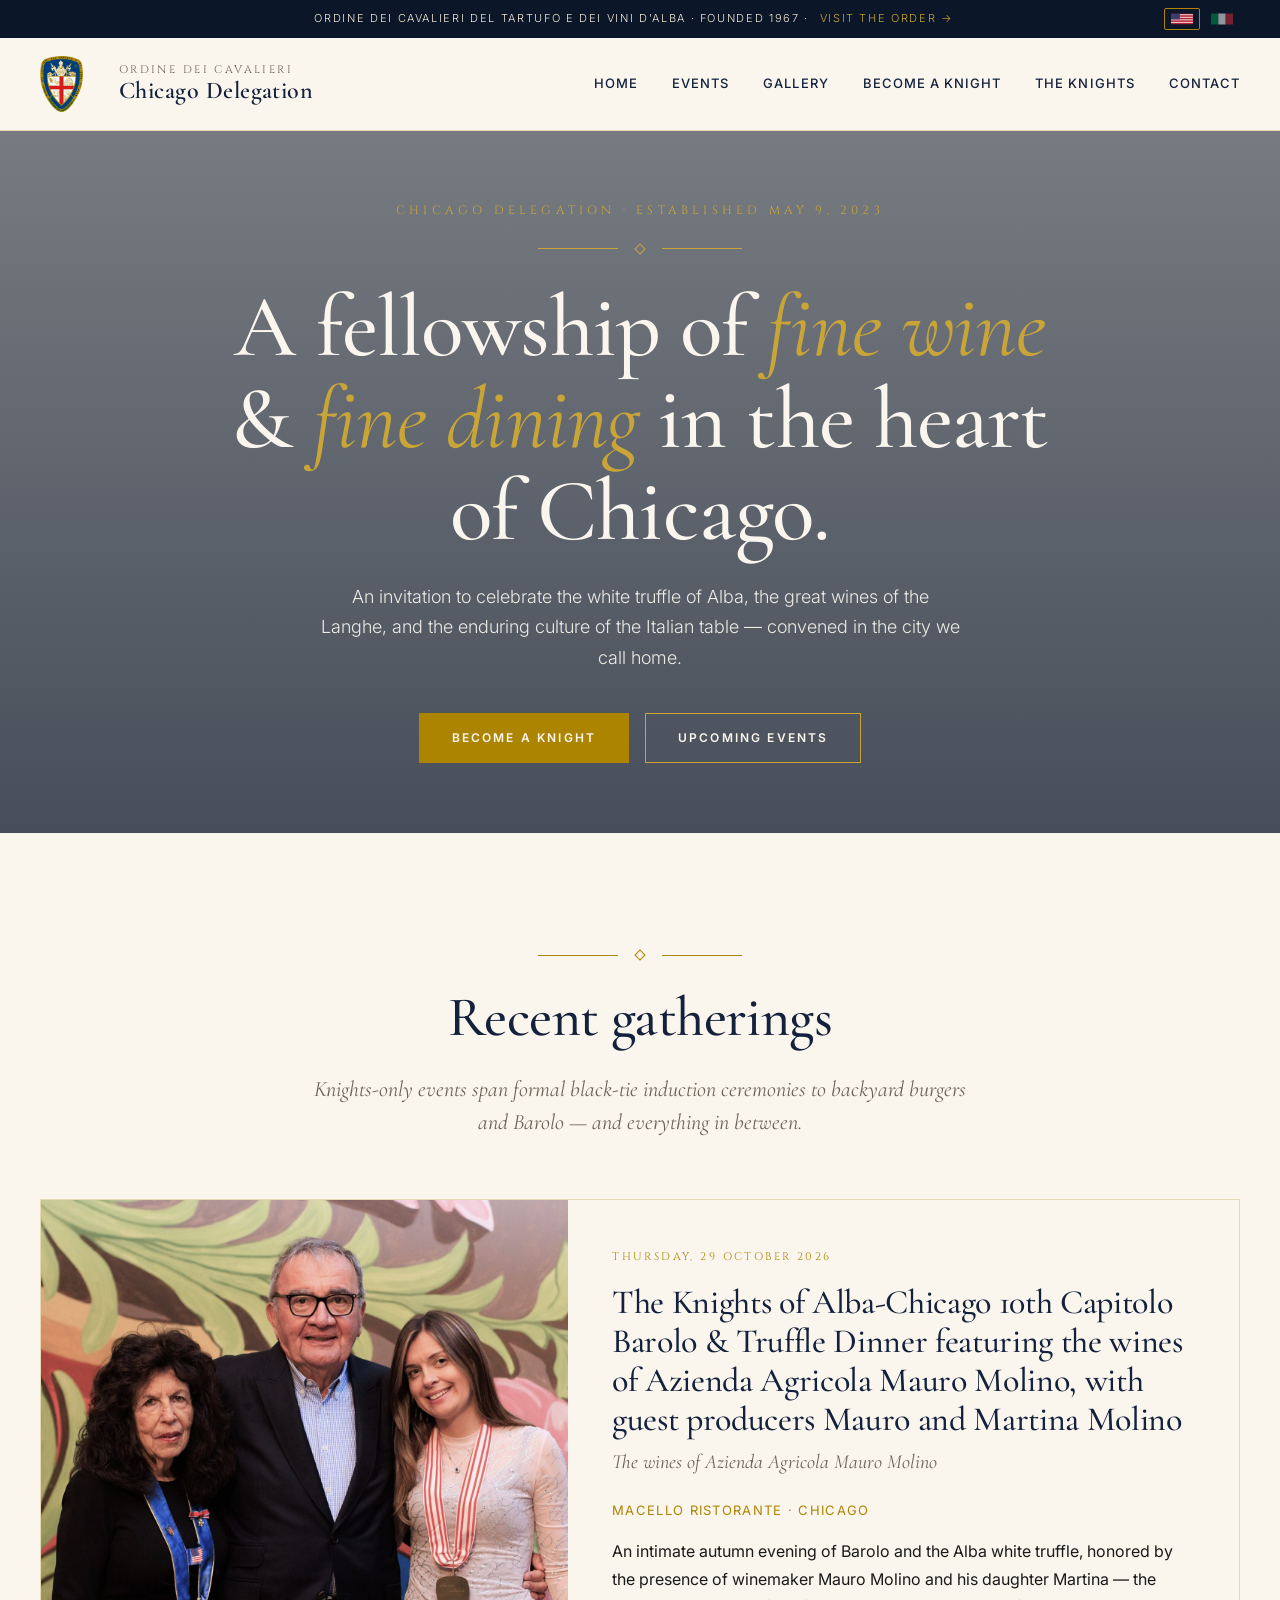
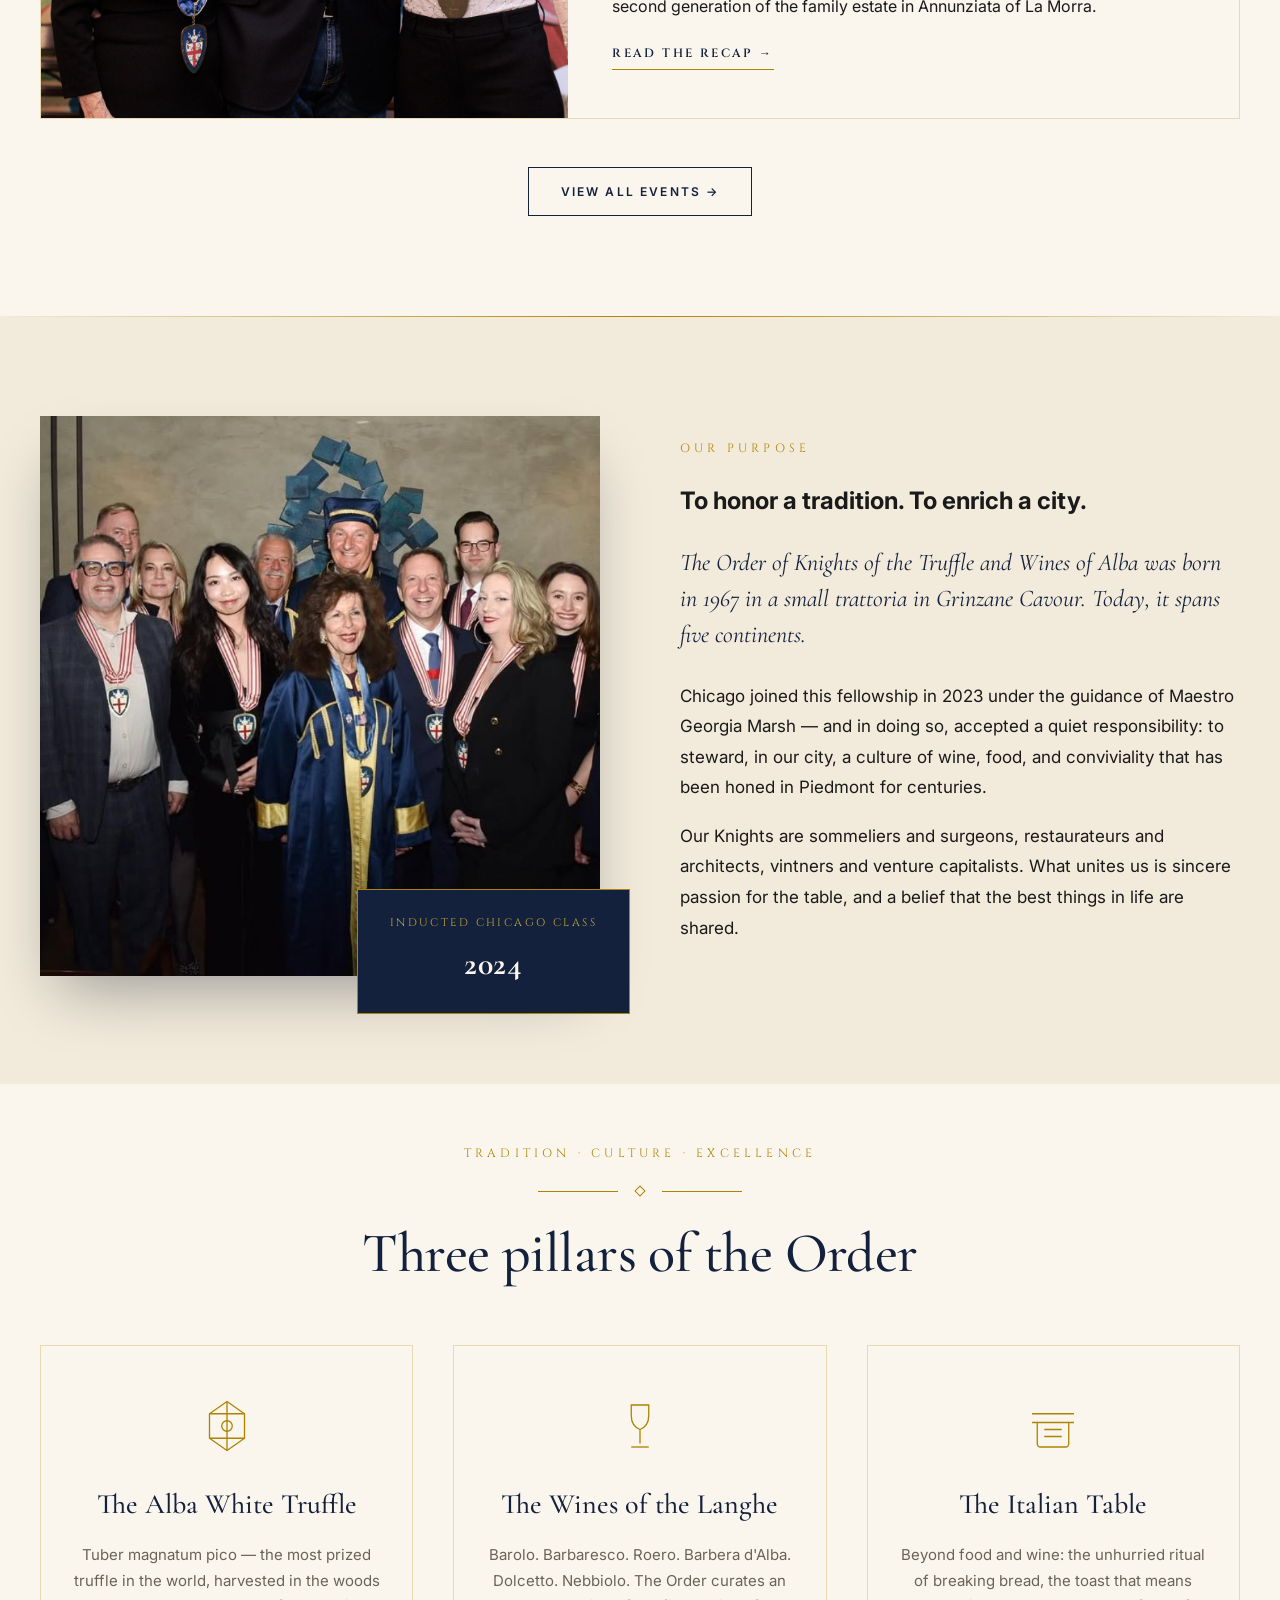
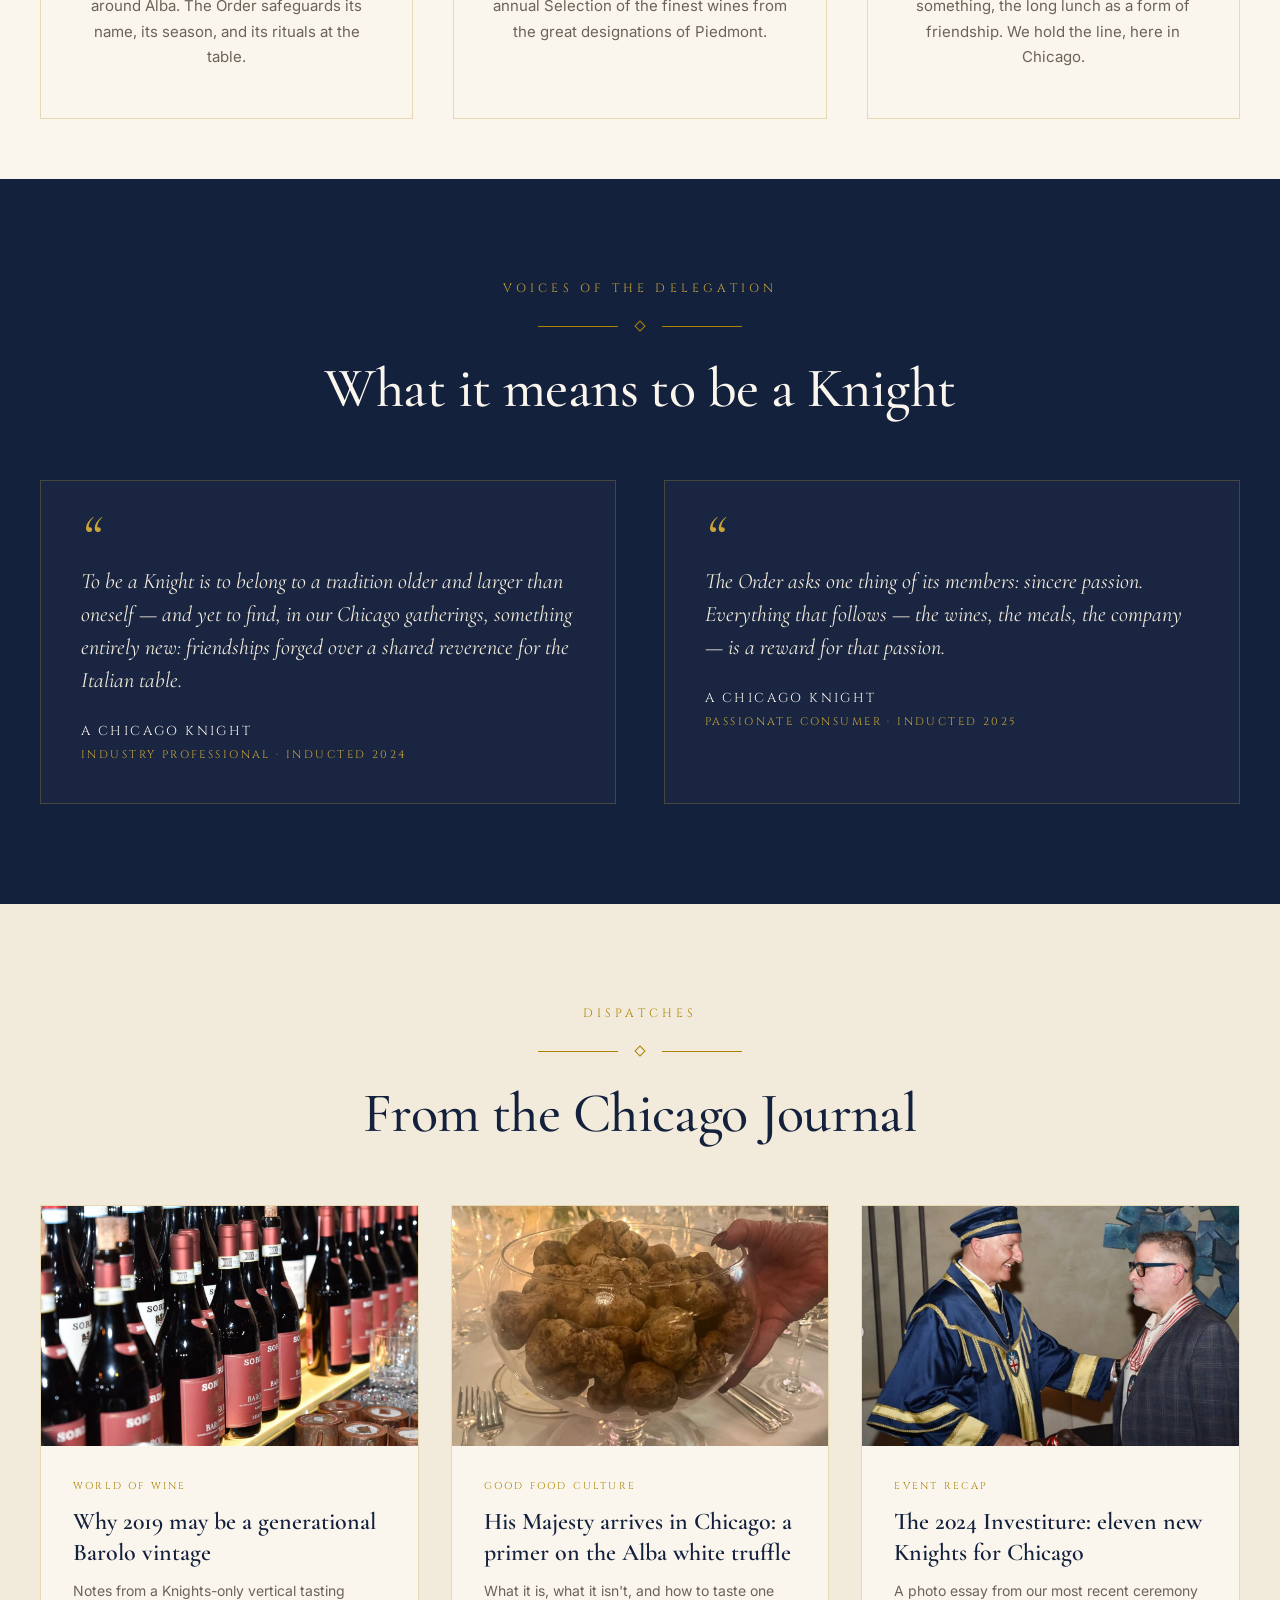
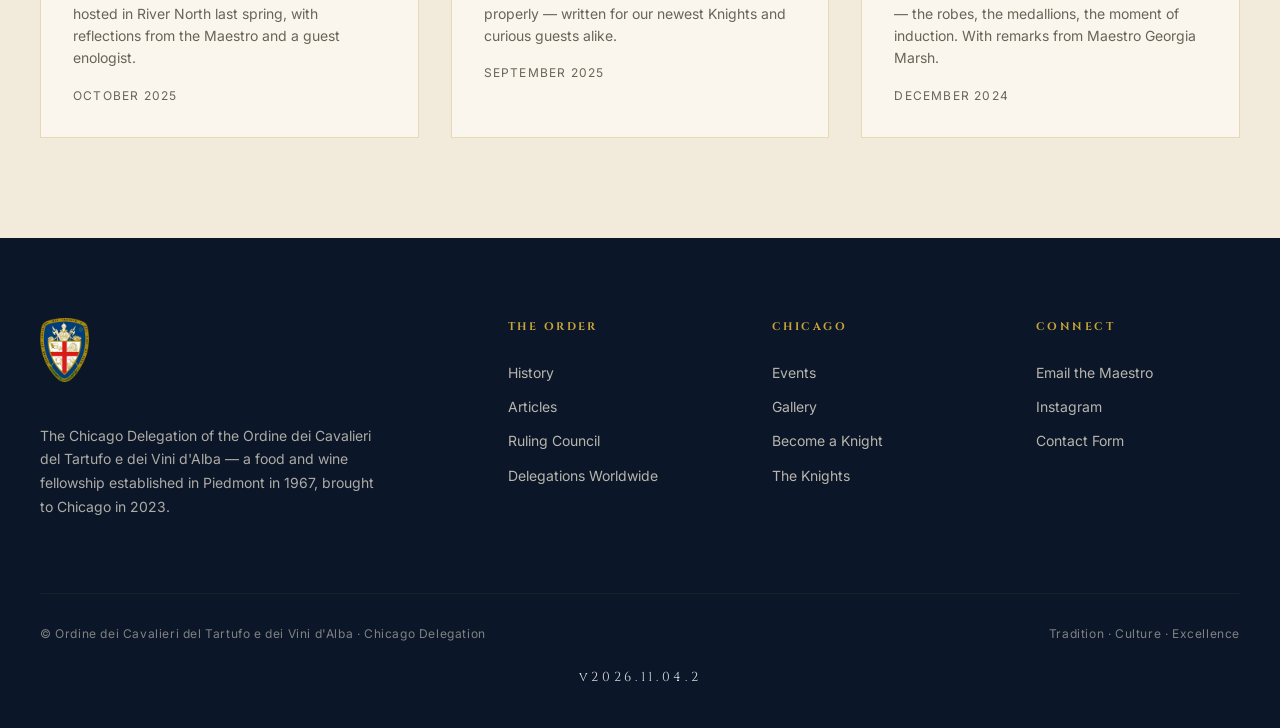
==== commit 715b9182: "Add files via upload" ====
--- a/index.html
+++ b/index.html
@@ -3,7 +3,7 @@
 <head>
 <meta charset="UTF-8">
 <meta name="viewport" content="width=device-width, initial-scale=1.0">
-<meta name="build-version" content="2026.11.04">
+<meta name="build-version" content="2026.11.04.2">
 <meta name="description" content="A fellowship of fine wine and fine dining in the heart of Chicago.">
 <title>Chicago Delegation — Ordine dei Cavalieri del Tartufo e dei Vini d'Alba</title>
 <link rel="preconnect" href="https://fonts.googleapis.com">
@@ -97,7 +97,7 @@
       </div>
       <div class="past-event-body">
         <div class="date-pill" data-i18n="evpage.molino.date">Thursday, 29 October 2026</div>
-        <h4>An Intimate Wine Dinner with Mauro and Martina Molino</h4>
+        <h4>The Knights of Alba-Chicago 10th Capitolo Barolo &amp; Truffle Dinner featuring the wines of Azienda Agricola Mauro Molino, with guest producers Mauro and Martina Molino</h4>
         <div class="subtitle" data-i18n="evpage.molino.subtitle">The wines of Azienda Agricola Mauro Molino</div>
         <div class="venue" data-i18n="evpage.molino.venue">Macello Ristorante · Chicago</div>
         <p data-i18n="home.molino.body">An intimate autumn evening of Barolo and the Alba white truffle, honored by the presence of winemaker Mauro Molino and his daughter Martina — the second generation of the family estate in Annunziata of La Morra.</p>
@@ -264,7 +264,7 @@
       <span data-i18n="footer.copy">© Ordine dei Cavalieri del Tartufo e dei Vini d'Alba · Chicago Delegation</span>
       <span data-i18n="footer.motto">Tradition · Culture · Excellence</span>
     </div>
-    <div class="footer-version">v2026.11.04</div>
+    <div class="footer-version">v2026.11.04.2</div>
   </div>
 </footer>
 
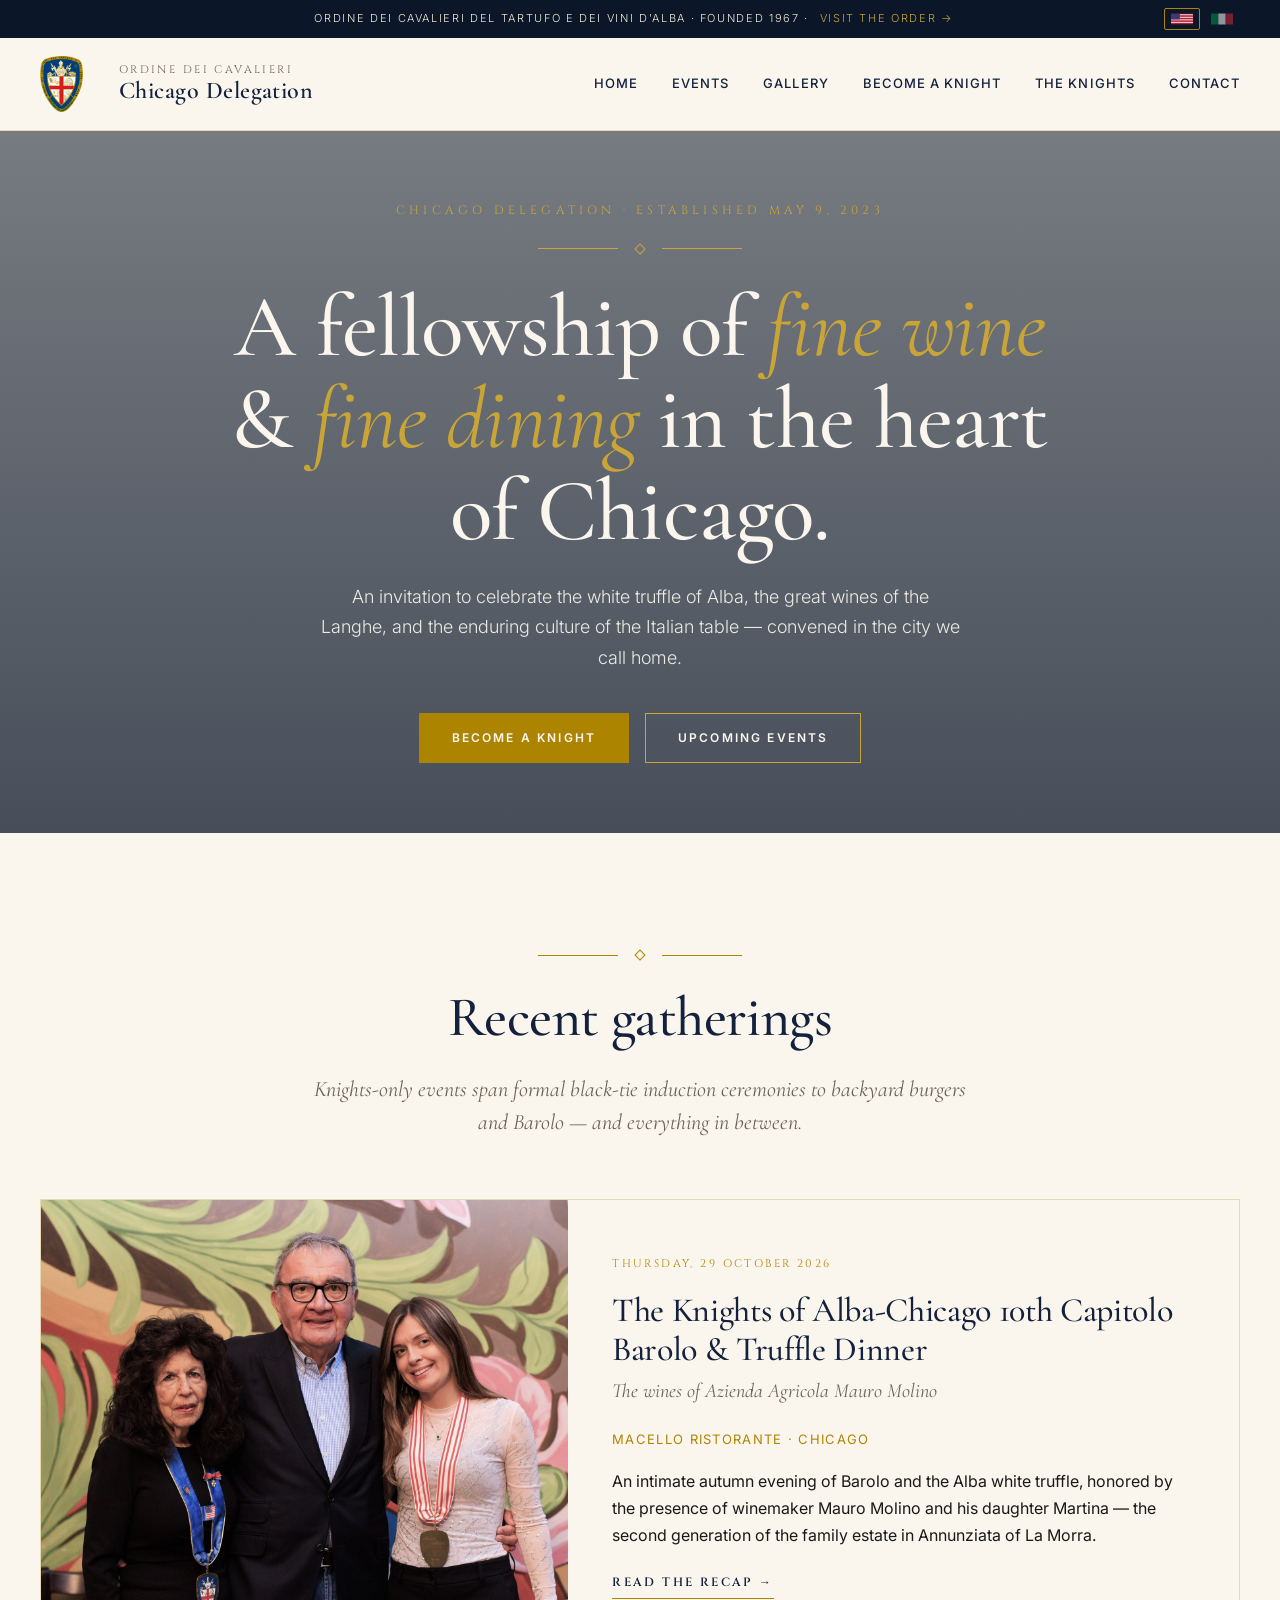
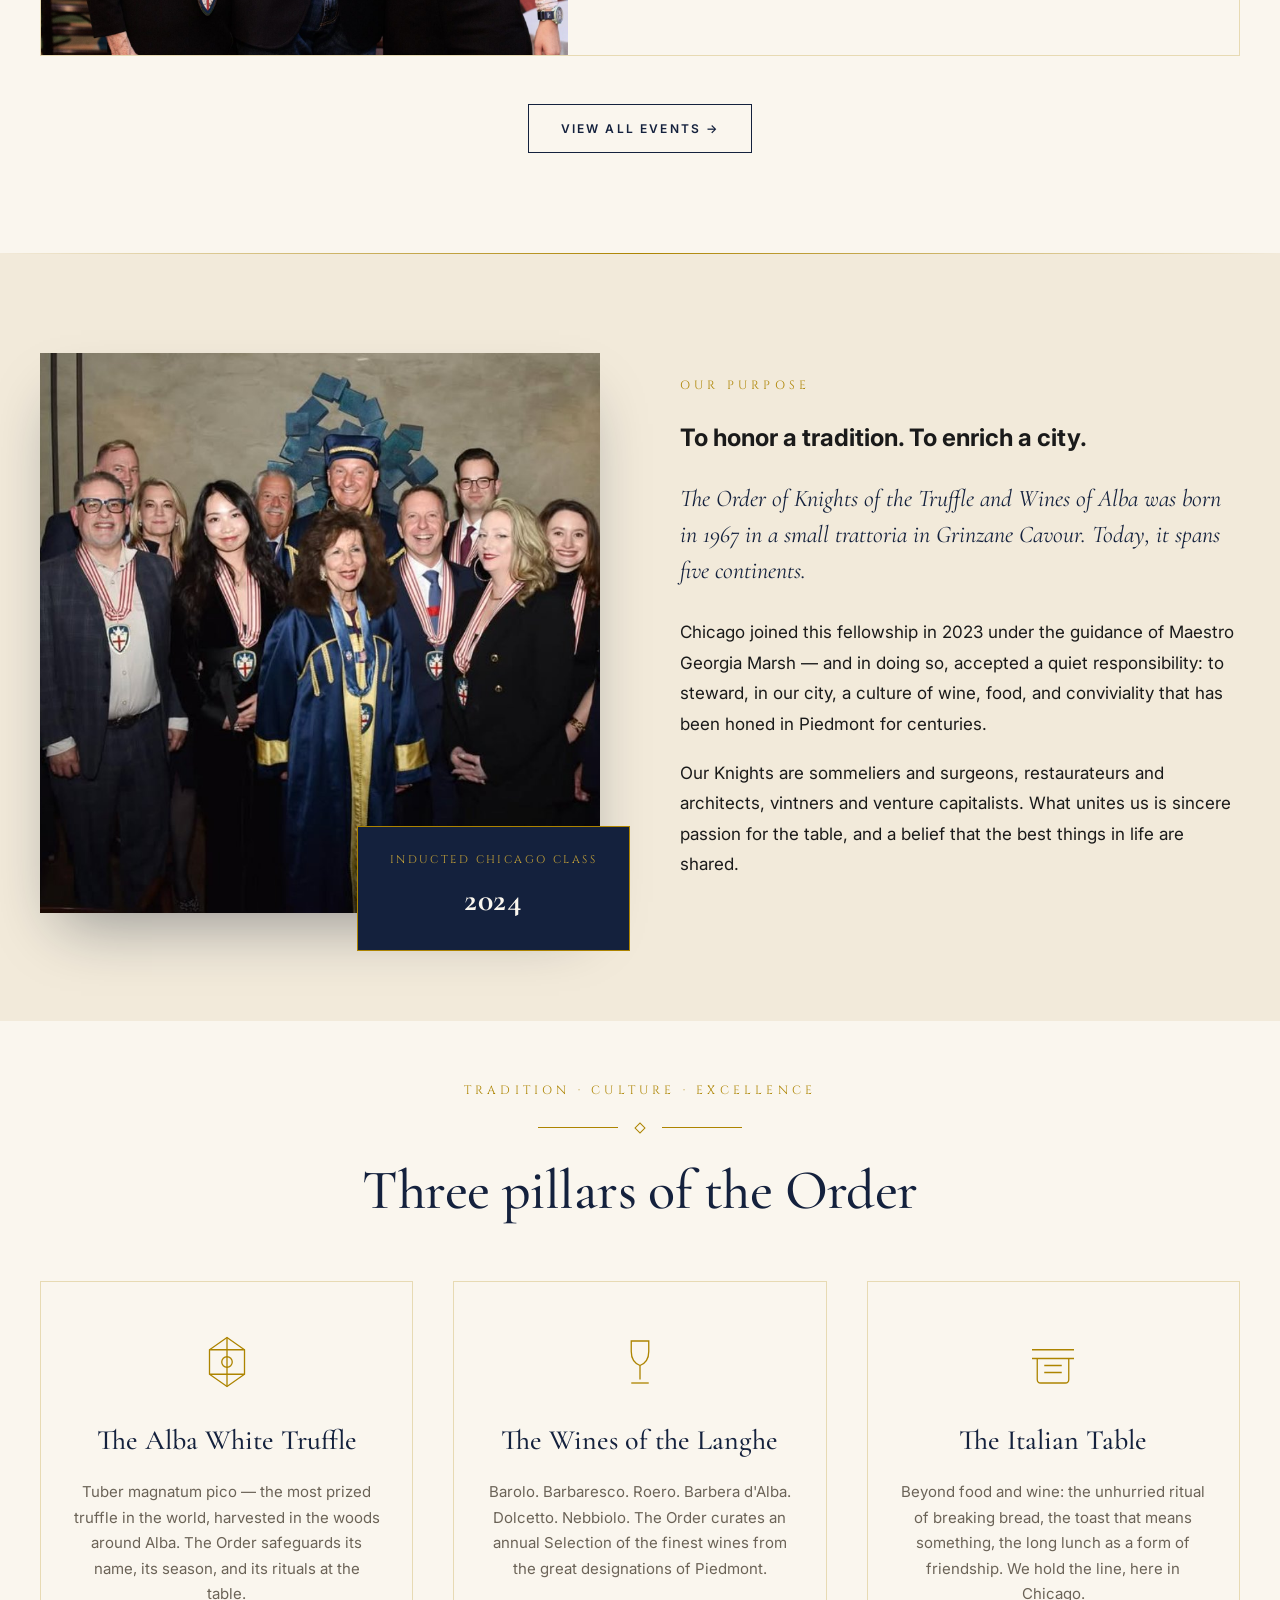
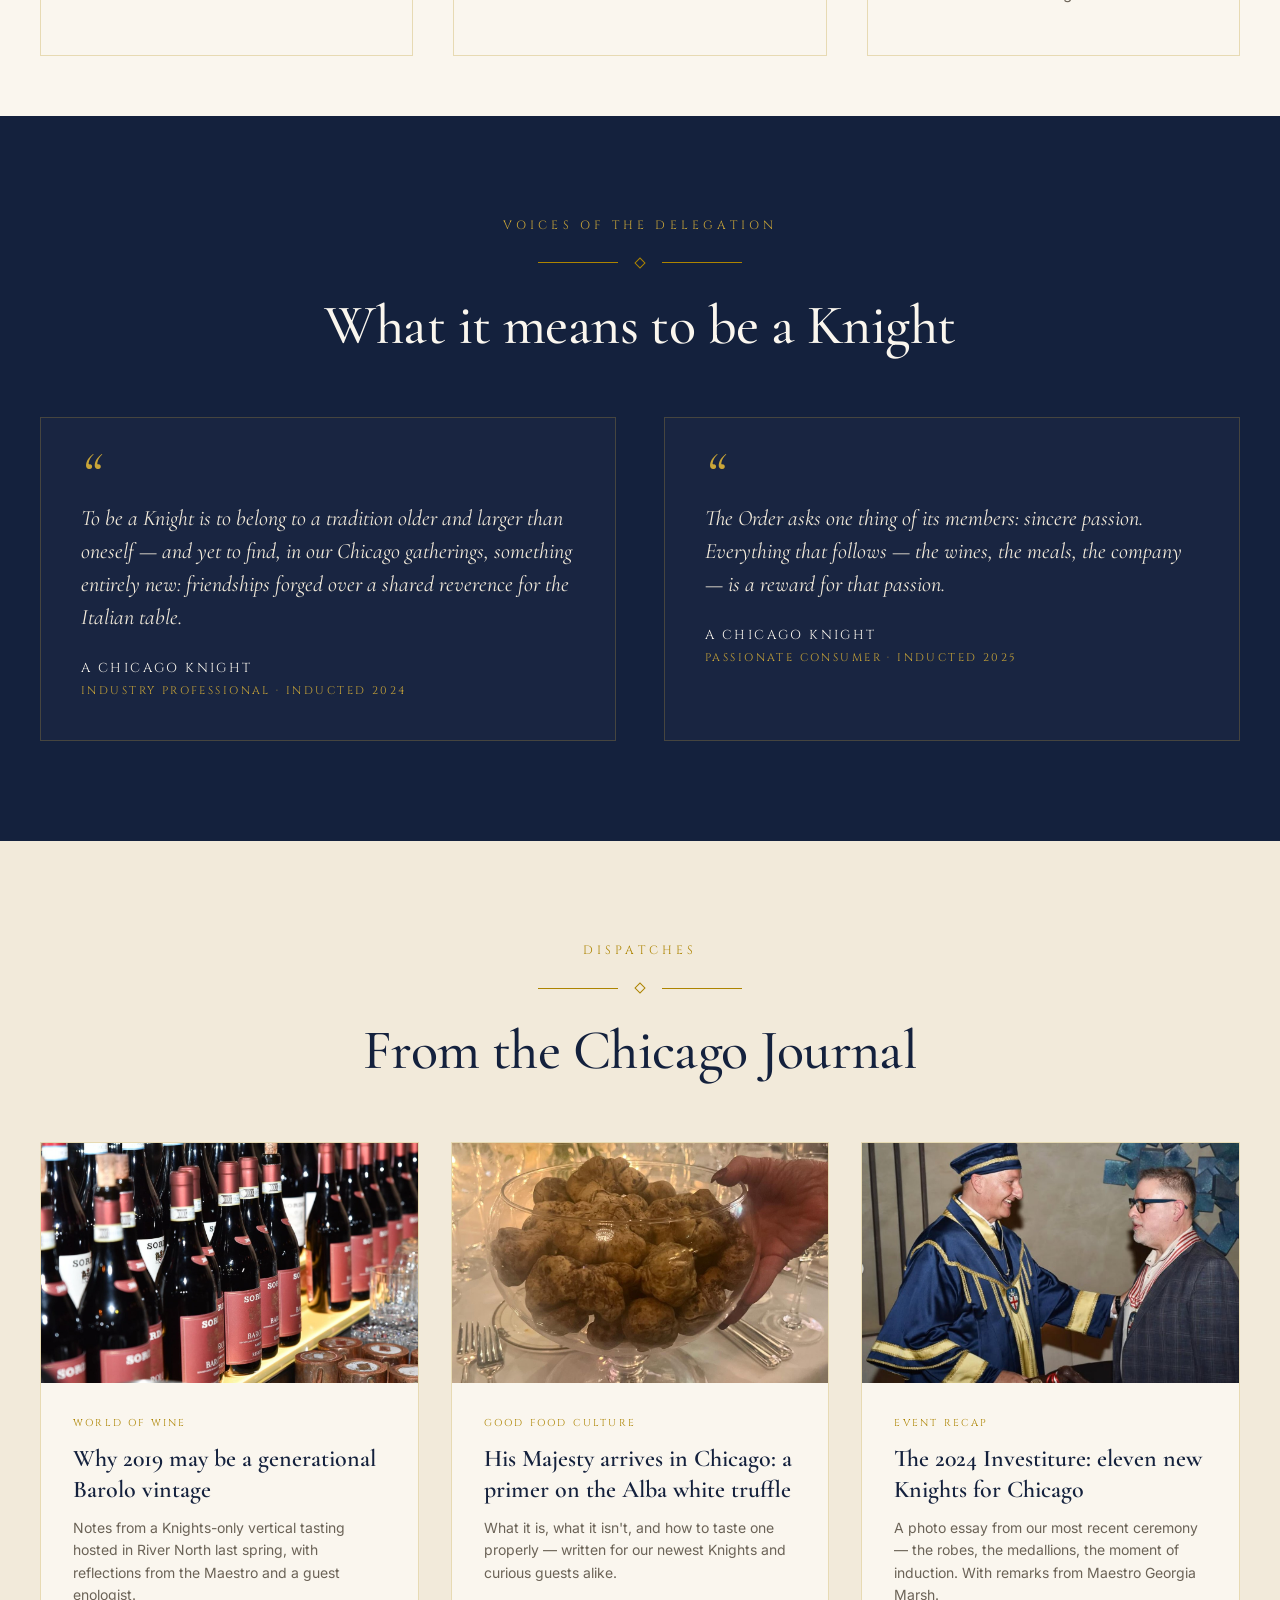
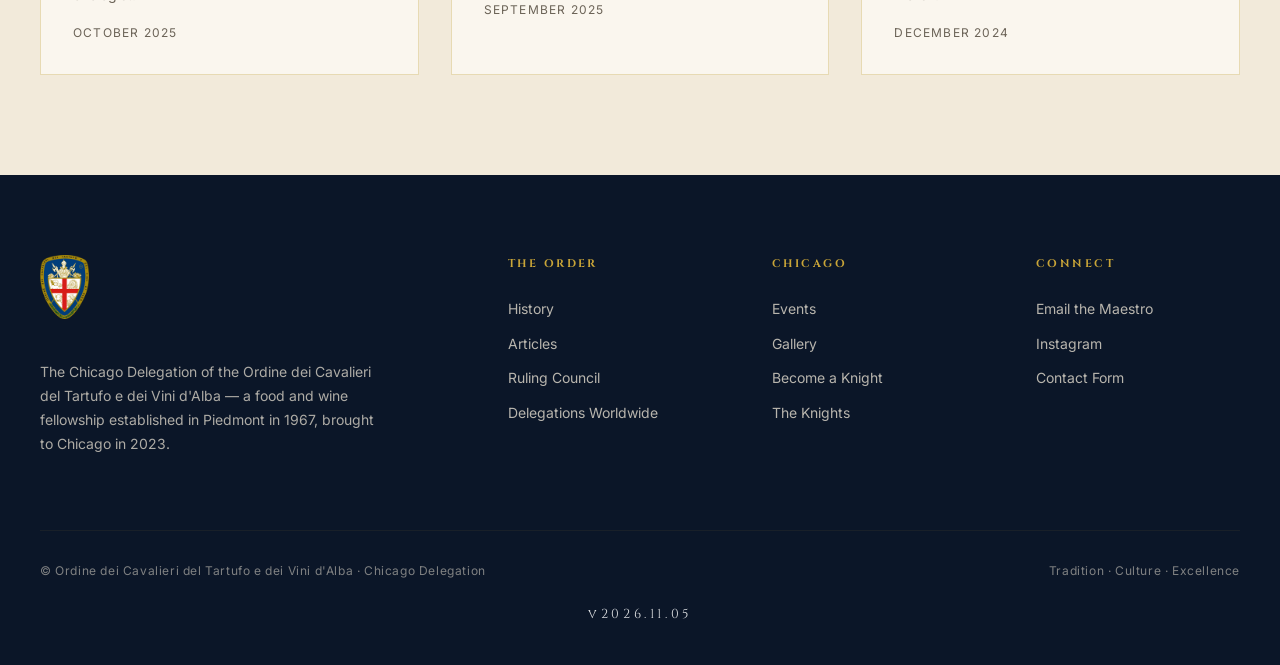
==== commit 51816a97: "Add files via upload" ====
--- a/index.html
+++ b/index.html
@@ -3,7 +3,7 @@
 <head>
 <meta charset="UTF-8">
 <meta name="viewport" content="width=device-width, initial-scale=1.0">
-<meta name="build-version" content="2026.11.04.2">
+<meta name="build-version" content="2026.11.05">
 <meta name="description" content="A fellowship of fine wine and fine dining in the heart of Chicago.">
 <title>Chicago Delegation — Ordine dei Cavalieri del Tartufo e dei Vini d'Alba</title>
 <link rel="preconnect" href="https://fonts.googleapis.com">
@@ -97,7 +97,7 @@
       </div>
       <div class="past-event-body">
         <div class="date-pill" data-i18n="evpage.molino.date">Thursday, 29 October 2026</div>
-        <h4>The Knights of Alba-Chicago 10th Capitolo Barolo &amp; Truffle Dinner featuring the wines of Azienda Agricola Mauro Molino, with guest producers Mauro and Martina Molino</h4>
+        <h4>The Knights of Alba-Chicago 10th Capitolo Barolo &amp; Truffle Dinner</h4>
         <div class="subtitle" data-i18n="evpage.molino.subtitle">The wines of Azienda Agricola Mauro Molino</div>
         <div class="venue" data-i18n="evpage.molino.venue">Macello Ristorante · Chicago</div>
         <p data-i18n="home.molino.body">An intimate autumn evening of Barolo and the Alba white truffle, honored by the presence of winemaker Mauro Molino and his daughter Martina — the second generation of the family estate in Annunziata of La Morra.</p>
@@ -264,7 +264,7 @@
       <span data-i18n="footer.copy">© Ordine dei Cavalieri del Tartufo e dei Vini d'Alba · Chicago Delegation</span>
       <span data-i18n="footer.motto">Tradition · Culture · Excellence</span>
     </div>
-    <div class="footer-version">v2026.11.04.2</div>
+    <div class="footer-version">v2026.11.05</div>
   </div>
 </footer>
 
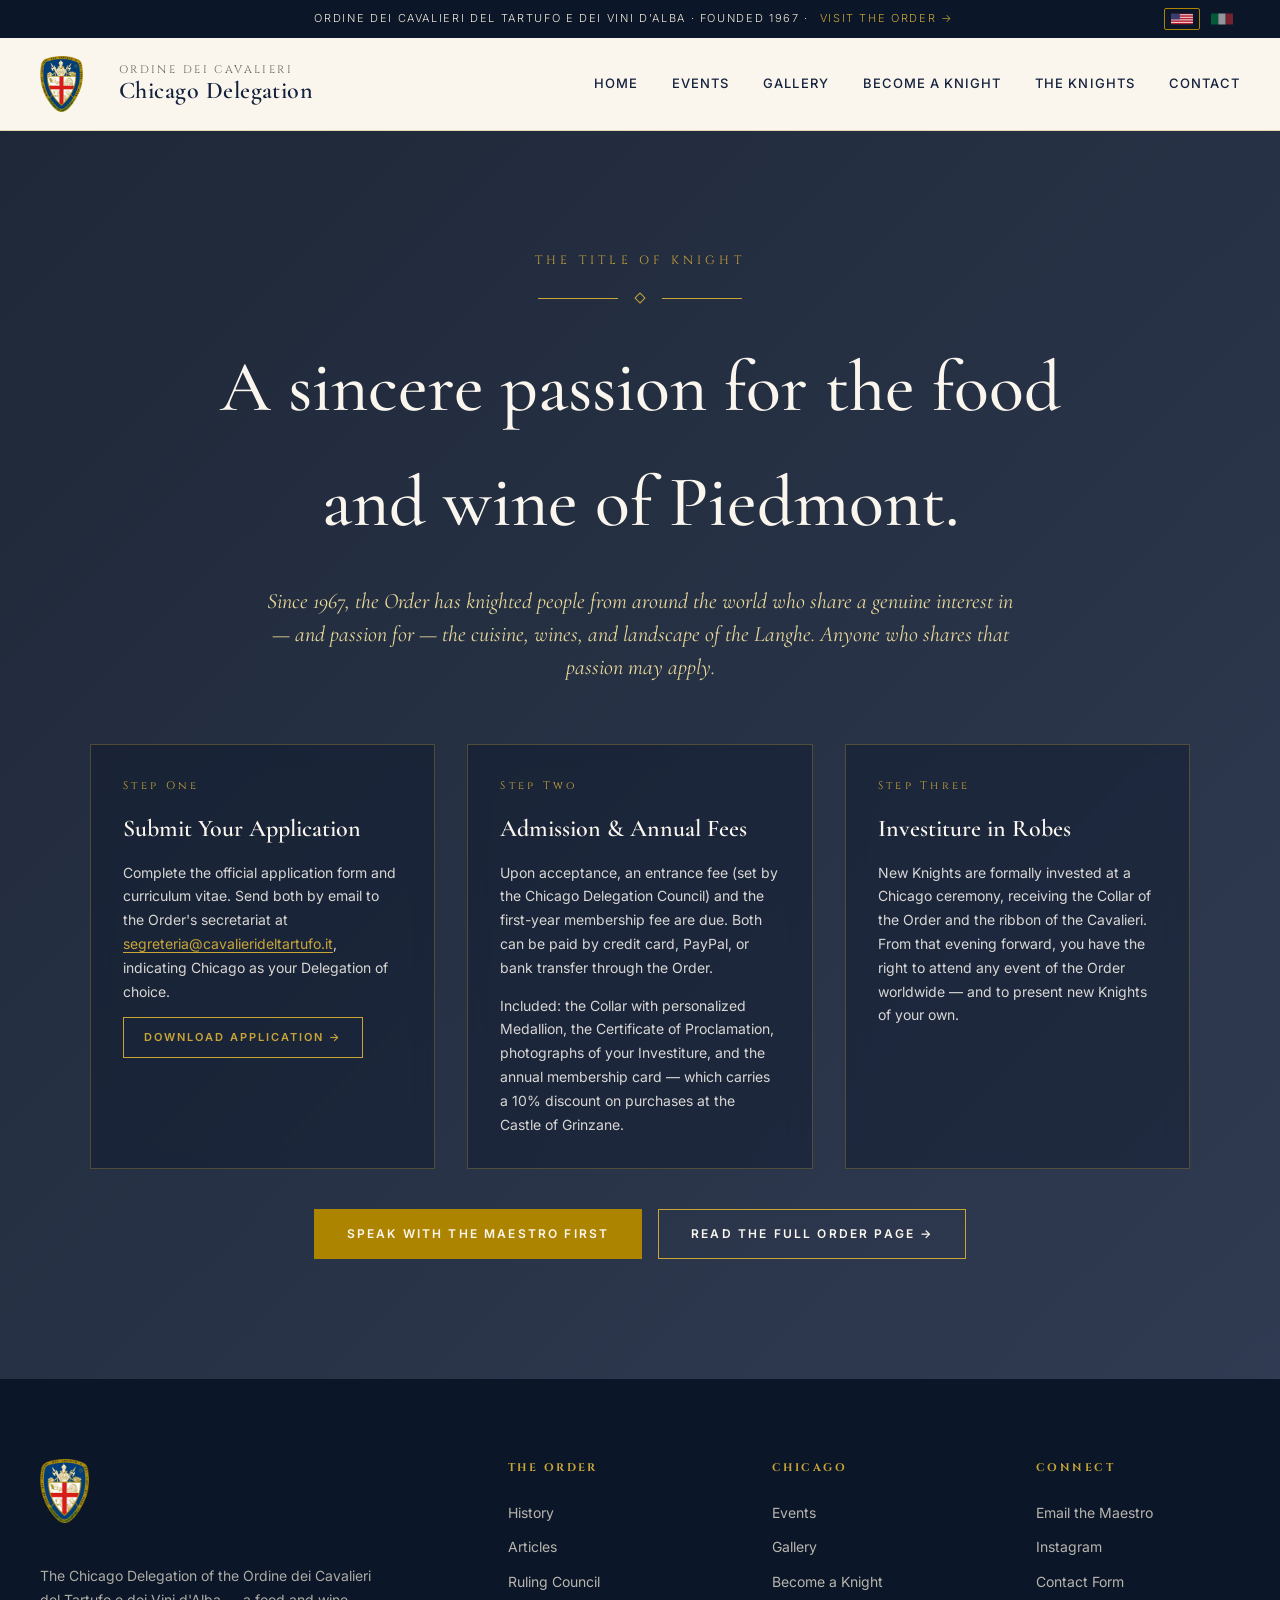
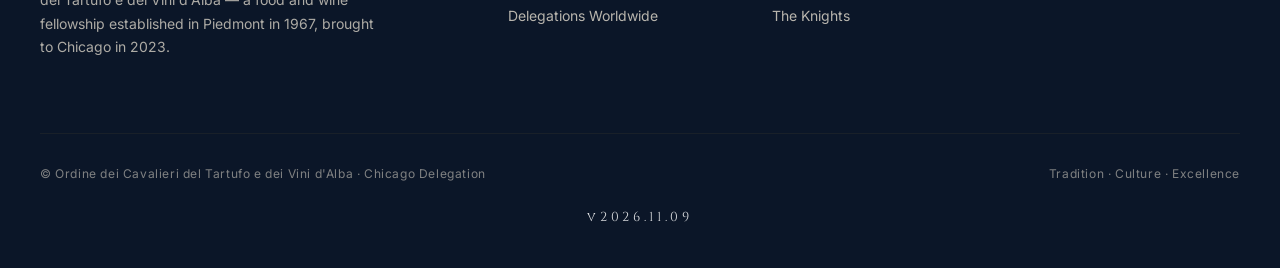
==== commit 7d448e61: "Add files via upload" ====
--- a/index.html
+++ b/index.html
@@ -3,17 +3,17 @@
 <head>
 <meta charset="UTF-8">
 <meta name="viewport" content="width=device-width, initial-scale=1.0">
-<meta name="build-version" content="2026.11.05">
-<meta name="description" content="A fellowship of fine wine and fine dining in the heart of Chicago.">
-<title>Chicago Delegation — Ordine dei Cavalieri del Tartufo e dei Vini d'Alba</title>
+<meta name="build-version" content="2026.11.09">
+<meta name="description" content="How to apply for investiture as a Knight of the Order.">
+<title>Become a Knight — Chicago Delegation</title>
 <link rel="preconnect" href="https://fonts.googleapis.com">
 <link rel="preconnect" href="https://fonts.gstatic.com" crossorigin>
 <link href="https://fonts.googleapis.com/css2?family=Cormorant+Garamond:ital,wght@0,400;0,500;0,600;0,700;1,400;1,500&family=Inter:wght@300;400;500;600&family=Cinzel:wght@400;500;600&display=swap" rel="stylesheet">
-<link rel="canonical" href="https://knightsofalbachicago.org/">
-<link rel="icon" href="favicon.ico" sizes="any">
-<link rel="apple-touch-icon" href="apple-touch-icon.png">
-<link rel="manifest" href="site.webmanifest">
-<link rel="stylesheet" href="assets/styles/main.css">
+<link rel="canonical" href="https://knightsofalbachicago.org/become-a-knight/">
+<link rel="icon" href="../favicon.ico" sizes="any">
+<link rel="apple-touch-icon" href="../apple-touch-icon.png">
+<link rel="manifest" href="../site.webmanifest">
+<link rel="stylesheet" href="../assets/styles/main.css">
 </head>
 <body>
 
@@ -50,185 +50,56 @@
 <!-- HEADER -->
 <header>
   <div class="header-inner">
-    <a class="brand" href="index.html">
-      <img src="assets/brand/logo-cavalieri-tartufo.png" alt="Ordine dei Cavalieri del Tartufo e dei Vini d'Alba">
+    <a class="brand" href="../index.html">
+      <img src="../assets/brand/logo-cavalieri-tartufo.png" alt="Ordine dei Cavalieri del Tartufo e dei Vini d'Alba">
       <div class="brand-text">
         <span class="order" data-i18n="brand.order">Ordine dei Cavalieri</span>
         <span class="city" data-i18n="brand.city">Chicago Delegation</span>
       </div>
     </a>
     <nav class="primary">
-      <a class="nav-link active" href="index.html" data-i18n="nav.home">Home</a>
-      <a class="nav-link" href="events/" data-i18n="nav.events">Events</a>
-      <a class="nav-link" href="gallery/" data-i18n="nav.gallery">Gallery</a>
-      <a class="nav-link" href="become-a-knight/" data-i18n="nav.knight">Become a Knight</a>
-      <a class="nav-link" href="the-knights/" data-i18n="nav.knights">The Knights</a>
-      <a class="nav-link" href="contact/" data-i18n="nav.contact">Contact</a>
+      <a class="nav-link" href="../index.html" data-i18n="nav.home">Home</a>
+      <a class="nav-link" href="../events/" data-i18n="nav.events">Events</a>
+      <a class="nav-link" href="../gallery/" data-i18n="nav.gallery">Gallery</a>
+      <a class="nav-link active" href="../become-a-knight/" data-i18n="nav.knight">Become a Knight</a>
+      <a class="nav-link" href="../the-knights/" data-i18n="nav.knights">The Knights</a>
+      <a class="nav-link" href="../contact/" data-i18n="nav.contact">Contact</a>
     </nav>
   </div>
 </header>
 
+  <section class="knight-cta">
+    <div class="eyebrow" data-i18n="knight.eyebrow">The Title of Knight</div>
+    <div class="ornament"><span class="line"></span><span class="diamond"></span><span class="line"></span></div>
+    <h2 style="font-family:'Cormorant Garamond', serif; font-size:clamp(40px, 6vw, 72px); font-weight:500; margin:0 0 24px; max-width:900px; margin-left:auto; margin-right:auto" data-i18n="knight.title">A sincere passion for the food and wine of Piedmont.</h2>
+    <p class="lede" style="max-width:760px; margin:0 auto 0; font-family:'Cormorant Garamond', serif; font-size:22px; font-style:italic; line-height:1.5;" data-i18n="knight.lede">Since 1967, the Order has knighted people from around the world who share a genuine interest in — and passion for — the cuisine, wines, and landscape of the Langhe. Anyone who shares that passion may apply.</p>
 
-  <!-- HERO -->
-  <section class="hero">
-    <div class="hero-content">
-      <div class="eyebrow" data-i18n="hero.eyebrow">Chicago Delegation · Established May 9, 2023</div>
-      <div class="ornament"><span class="line"></span><span class="diamond"></span><span class="line"></span></div>
-      <h1 class="hero-title" data-i18n-html="hero.title">A fellowship of <em>fine wine</em> &amp; <em>fine dining</em> in the heart of Chicago.</h1>
-      <p class="hero-sub" data-i18n="hero.sub">An invitation to celebrate the white truffle of Alba, the great wines of the Langhe, and the enduring culture of the Italian table — convened in the city we call home.</p>
-      <div class="cta-row">
-        <a class="btn primary" href="become-a-knight/" data-i18n="cta.become">Become a Knight</a>
-        <a class="btn" href="events/" data-i18n="cta.upcoming">Upcoming Events</a>
+    <div class="knight-steps">
+      <div class="step">
+        <div class="num" data-i18n="knight.s1.num">Step One</div>
+        <h4 data-i18n="knight.s1.title">Submit Your Application</h4>
+        <p data-i18n-html="knight.s1.body">Complete the official application form and curriculum vitae. Send both by email to the Order's secretariat at <a href="mailto:segreteria@cavalierideltartufo.it" style="color:var(--ordine-gold-light); border-bottom:1px solid var(--ordine-gold-light); text-decoration:none">segreteria@cavalierideltartufo.it</a>, indicating Chicago as your Delegation of choice.</p>
+        <p style="margin-top:14px"><a href="../assets/downloads/application-form-and-cv.pdf" target="_blank" style="display:inline-block; padding:10px 20px; border:1px solid var(--ordine-gold-light); color:var(--ordine-gold-light); text-decoration:none; font-size:11px; letter-spacing:0.18em; text-transform:uppercase; font-weight:600" data-i18n="knight.s1.cta">Download Application →</a></p>
       </div>
+      <div class="step">
+        <div class="num" data-i18n="knight.s2.num">Step Two</div>
+        <h4 data-i18n="knight.s2.title">Admission &amp; Annual Fees</h4>
+        <p data-i18n="knight.s2.body1">Upon acceptance, an entrance fee (set by the Chicago Delegation Council) and the first-year membership fee are due. Both can be paid by credit card, PayPal, or bank transfer through the Order.</p>
+        <p style="margin-top:14px" data-i18n="knight.s2.body2">Included: the Collar with personalized Medallion, the Certificate of Proclamation, photographs of your Investiture, and the annual membership card — which carries a 10% discount on purchases at the Castle of Grinzane.</p>
+      </div>
+      <div class="step">
+        <div class="num" data-i18n="knight.s3.num">Step Three</div>
+        <h4 data-i18n="knight.s3.title">Investiture in Robes</h4>
+        <p data-i18n="knight.s3.body">New Knights are formally invested at a Chicago ceremony, receiving the Collar of the Order and the ribbon of the Cavalieri. From that evening forward, you have the right to attend any event of the Order worldwide — and to present new Knights of your own.</p>
+      </div>
+    </div>
+
+    <div class="cta-row" style="margin-top:20px">
+      <a class="btn primary" href="../contact/" data-i18n="knight.cta1">Speak with the Maestro First</a>
+      <a href="https://www.cavalierideltartufo.it/en/diventa-cavaliere/" target="_blank" class="btn" data-i18n="knight.cta2">Read the Full Order Page →</a>
     </div>
   </section>
 
-  <!-- RECENT EVENT FEATURE -->
-  <section class="block events">
-    <div class="section-head">
-      <div class="ornament"><span class="line"></span><span class="diamond"></span><span class="line"></span></div>
-      <h2 data-i18n="events.title">Recent gatherings</h2>
-      <p class="lede" data-i18n-html="events.lede">Knights-only events span <em>formal black-tie induction ceremonies</em> to <em>backyard burgers and Barolo</em> — and everything in between.</p>
-    </div>
-
-    <a href="events/2026-10-29-wine-dinner-mauro-molino/" class="past-event">
-      <div class="past-event-image">
-        <img src="events/2026-10-29-wine-dinner-mauro-molino/photos/01-georgia-mauro-martina.jpeg" alt="Maestro Georgia Marsh with Mauro and Martina Molino at Macello Ristorante">
-      </div>
-      <div class="past-event-body">
-        <div class="date-pill" data-i18n="evpage.molino.date">Thursday, 29 October 2026</div>
-        <h4>The Knights of Alba-Chicago 10th Capitolo Barolo &amp; Truffle Dinner</h4>
-        <div class="subtitle" data-i18n="evpage.molino.subtitle">The wines of Azienda Agricola Mauro Molino</div>
-        <div class="venue" data-i18n="evpage.molino.venue">Macello Ristorante · Chicago</div>
-        <p data-i18n="home.molino.body">An intimate autumn evening of Barolo and the Alba white truffle, honored by the presence of winemaker Mauro Molino and his daughter Martina — the second generation of the family estate in Annunziata of La Morra.</p>
-        <span class="read-more" data-i18n="evpage.read">Read the recap →</span>
-      </div>
-    </a>
-
-    <div style="text-align:center; margin-top:40px">
-      <a class="btn dark" href="events/" data-i18n="cta.viewAll">View All Events →</a>
-    </div>
-  </section>
-
-  <!-- MISSION -->
-  <section class="block mission">
-    <div class="mission-grid">
-      <div class="mission-image">
-        <img src="assets/heritage/chicago-induction.png" alt="The Chicago Delegation gathered with Maestro Georgia Marsh">
-        <div class="badge" data-i18n-html="mission.badge">Inducted Chicago Class<strong>2024</strong></div>
-      </div>
-      <div class="mission-text">
-        <div class="eyebrow" style="color:var(--ordine-gold)" data-i18n="mission.eyebrow">Our Purpose</div>
-        <h2 data-i18n="mission.title">To honor a tradition. To enrich a city.</h2>
-        <p class="intro" data-i18n="mission.intro">The Order of Knights of the Truffle and Wines of Alba was born in 1967 in a small trattoria in Grinzane Cavour. Today, it spans five continents.</p>
-        <p data-i18n="mission.p1">Chicago joined this fellowship in 2023 under the guidance of Maestro Georgia Marsh — and in doing so, accepted a quiet responsibility: to steward, in our city, a culture of wine, food, and conviviality that has been honed in Piedmont for centuries.</p>
-        <p data-i18n="mission.p2">Our Knights are sommeliers and surgeons, restaurateurs and architects, vintners and venture capitalists. What unites us is sincere passion for the table, and a belief that the best things in life are shared.</p>
-      </div>
-    </div>
-  </section>
-
-  <!-- THREE PILLARS -->
-  <section class="block tight">
-    <div class="section-head">
-      <div class="eyebrow" data-i18n="pillars.eyebrow">Tradition · Culture · Excellence</div>
-      <div class="ornament"><span class="line"></span><span class="diamond"></span><span class="line"></span></div>
-      <h2 data-i18n="pillars.title">Three pillars of the Order</h2>
-    </div>
-    <div class="pillars">
-      <div class="pillar">
-        <div class="icon">
-          <svg width="56" height="56" viewBox="0 0 64 64" fill="none" stroke="currentColor" stroke-width="1.5">
-            <path d="M32 4 L52 18 L52 46 L32 60 L12 46 L12 18 Z"/>
-            <path d="M32 4 L32 60 M12 18 L52 18 M12 46 L52 46"/>
-            <circle cx="32" cy="32" r="6"/>
-          </svg>
-        </div>
-        <h3 data-i18n="pillars.truffle.title">The Alba White Truffle</h3>
-        <p data-i18n="pillars.truffle.body">Tuber magnatum pico — the most prized truffle in the world, harvested in the woods around Alba. The Order safeguards its name, its season, and its rituals at the table.</p>
-      </div>
-      <div class="pillar">
-        <div class="icon">
-          <svg width="56" height="56" viewBox="0 0 64 64" fill="none" stroke="currentColor" stroke-width="1.5">
-            <path d="M22 8 L42 8 L42 20 Q42 32 32 36 Q22 32 22 20 Z"/>
-            <path d="M32 36 L32 52"/>
-            <path d="M22 56 L42 56"/>
-          </svg>
-        </div>
-        <h3 data-i18n="pillars.wines.title">The Wines of the Langhe</h3>
-        <p data-i18n="pillars.wines.body">Barolo. Barbaresco. Roero. Barbera d'Alba. Dolcetto. Nebbiolo. The Order curates an annual Selection of the finest wines from the great designations of Piedmont.</p>
-      </div>
-      <div class="pillar">
-        <div class="icon">
-          <svg width="56" height="56" viewBox="0 0 64 64" fill="none" stroke="currentColor" stroke-width="1.5">
-            <path d="M8 18 L56 18 M8 28 L56 28"/>
-            <path d="M14 28 L14 52 Q14 56 18 56 L46 56 Q50 56 50 52 L50 28"/>
-            <path d="M22 36 L42 36 M22 44 L42 44"/>
-          </svg>
-        </div>
-        <h3 data-i18n="pillars.table.title">The Italian Table</h3>
-        <p data-i18n="pillars.table.body">Beyond food and wine: the unhurried ritual of breaking bread, the toast that means something, the long lunch as a form of friendship. We hold the line, here in Chicago.</p>
-      </div>
-    </div>
-  </section>
-
-  <!-- TESTIMONIALS -->
-  <section class="testimonials">
-    <div class="inner">
-      <div class="section-head">
-        <div class="eyebrow" data-i18n="test.eyebrow">Voices of the Delegation</div>
-        <div class="ornament"><span class="line"></span><span class="diamond"></span><span class="line"></span></div>
-        <h2 data-i18n="test.title">What it means to be a Knight</h2>
-      </div>
-      <div class="test-grid">
-        <div class="testimonial">
-          <blockquote data-i18n="test.q1">To be a Knight is to belong to a tradition older and larger than oneself — and yet to find, in our Chicago gatherings, something entirely new: friendships forged over a shared reverence for the Italian table.</blockquote>
-          <div class="attr"><span class="name" data-i18n="test.attr">A Chicago Knight</span><span data-i18n="test.q1.attr">Industry Professional · Inducted 2024</span></div>
-        </div>
-        <div class="testimonial">
-          <blockquote data-i18n="test.q2">The Order asks one thing of its members: sincere passion. Everything that follows — the wines, the meals, the company — is a reward for that passion.</blockquote>
-          <div class="attr"><span class="name" data-i18n="test.attr">A Chicago Knight</span><span data-i18n="test.q2.attr">Passionate Consumer · Inducted 2025</span></div>
-        </div>
-      </div>
-    </div>
-  </section>
-
-  <!-- JOURNAL PREVIEW -->
-  <section class="block journal">
-    <div class="section-head">
-      <div class="eyebrow" data-i18n="journal.eyebrow">Dispatches</div>
-      <div class="ornament"><span class="line"></span><span class="diamond"></span><span class="line"></span></div>
-      <h2 data-i18n="journal.title">From the Chicago Journal</h2>
-    </div>
-    <div class="journal-grid">
-      <div class="article">
-        <div class="article-image"><img src="assets/heritage/barolo-tasting.png" alt="Barolo Riserva"></div>
-        <div class="article-body">
-          <div class="category" data-i18n="journal.cat.wine">World of Wine</div>
-          <h4 data-i18n="journal.a1.title">Why 2019 may be a generational Barolo vintage</h4>
-          <p data-i18n="journal.a1.body">Notes from a Knights-only vertical tasting hosted in River North last spring, with reflections from the Maestro and a guest enologist.</p>
-          <div class="date" data-i18n="journal.a1.date">October 2025</div>
-        </div>
-      </div>
-      <div class="article">
-        <div class="article-image"><img src="assets/heritage/white-truffles.png" alt="White truffles"></div>
-        <div class="article-body">
-          <div class="category" data-i18n="journal.cat.food">Good Food Culture</div>
-          <h4 data-i18n="journal.a2.title">His Majesty arrives in Chicago: a primer on the Alba white truffle</h4>
-          <p data-i18n="journal.a2.body">What it is, what it isn't, and how to taste one properly — written for our newest Knights and curious guests alike.</p>
-          <div class="date" data-i18n="journal.a2.date">September 2025</div>
-        </div>
-      </div>
-      <div class="article">
-        <div class="article-image"><img src="assets/heritage/investiture-ceremony.png" alt="Investiture ceremony"></div>
-        <div class="article-body">
-          <div class="category" data-i18n="journal.cat.recap">Event Recap</div>
-          <h4 data-i18n="journal.a3.title">The 2024 Investiture: eleven new Knights for Chicago</h4>
-          <p data-i18n="journal.a3.body">A photo essay from our most recent ceremony — the robes, the medallions, the moment of induction. With remarks from Maestro Georgia Marsh.</p>
-          <div class="date" data-i18n="journal.a3.date">December 2024</div>
-        </div>
-      </div>
-    </div>
-  </section>
 
 
 <!-- FOOTER -->
@@ -236,7 +107,7 @@
   <div class="footer-inner">
     <div class="footer-top">
       <div class="footer-brand">
-        <img src="assets/brand/logo-cavalieri-tartufo.png" alt="Ordine dei Cavalieri del Tartufo e dei Vini d'Alba">
+        <img src="../assets/brand/logo-cavalieri-tartufo.png" alt="Ordine dei Cavalieri del Tartufo e dei Vini d'Alba">
         <p data-i18n="footer.brand">The Chicago Delegation of the Ordine dei Cavalieri del Tartufo e dei Vini d'Alba — a food and wine fellowship established in Piedmont in 1967, brought to Chicago in 2023.</p>
       </div>
       <div class="footer-col">
@@ -248,28 +119,28 @@
       </div>
       <div class="footer-col">
         <h5 data-i18n="footer.chicago">Chicago</h5>
-        <a href="events/" data-i18n="nav.events">Events</a>
-        <a href="gallery/" data-i18n="nav.gallery">Gallery</a>
-        <a href="become-a-knight/" data-i18n="nav.knight">Become a Knight</a>
-        <a href="the-knights/" data-i18n="nav.knights">The Knights</a>
+        <a href="../events/" data-i18n="nav.events">Events</a>
+        <a href="../gallery/" data-i18n="nav.gallery">Gallery</a>
+        <a href="../become-a-knight/" data-i18n="nav.knight">Become a Knight</a>
+        <a href="../the-knights/" data-i18n="nav.knights">The Knights</a>
       </div>
       <div class="footer-col">
         <h5 data-i18n="footer.connect">Connect</h5>
         <a href="mailto:chicagomaster@cavalierdeltartufo.it" data-i18n="footer.email">Email the Maestro</a>
         <a href="https://www.instagram.com/knightsofalba_chicago/" target="_blank" data-i18n="footer.ig">Instagram</a>
-        <a href="contact/" data-i18n="footer.form">Contact Form</a>
+        <a href="../contact/" data-i18n="footer.form">Contact Form</a>
       </div>
     </div>
     <div class="footer-bottom">
       <span data-i18n="footer.copy">© Ordine dei Cavalieri del Tartufo e dei Vini d'Alba · Chicago Delegation</span>
       <span data-i18n="footer.motto">Tradition · Culture · Excellence</span>
     </div>
-    <div class="footer-version">v2026.11.05</div>
+    <div class="footer-version">v2026.11.09</div>
   </div>
 </footer>
 
 
-<script src="assets/scripts/i18n.js"></script>
+<script src="../assets/scripts/i18n.js"></script>
 
 </body>
 </html>
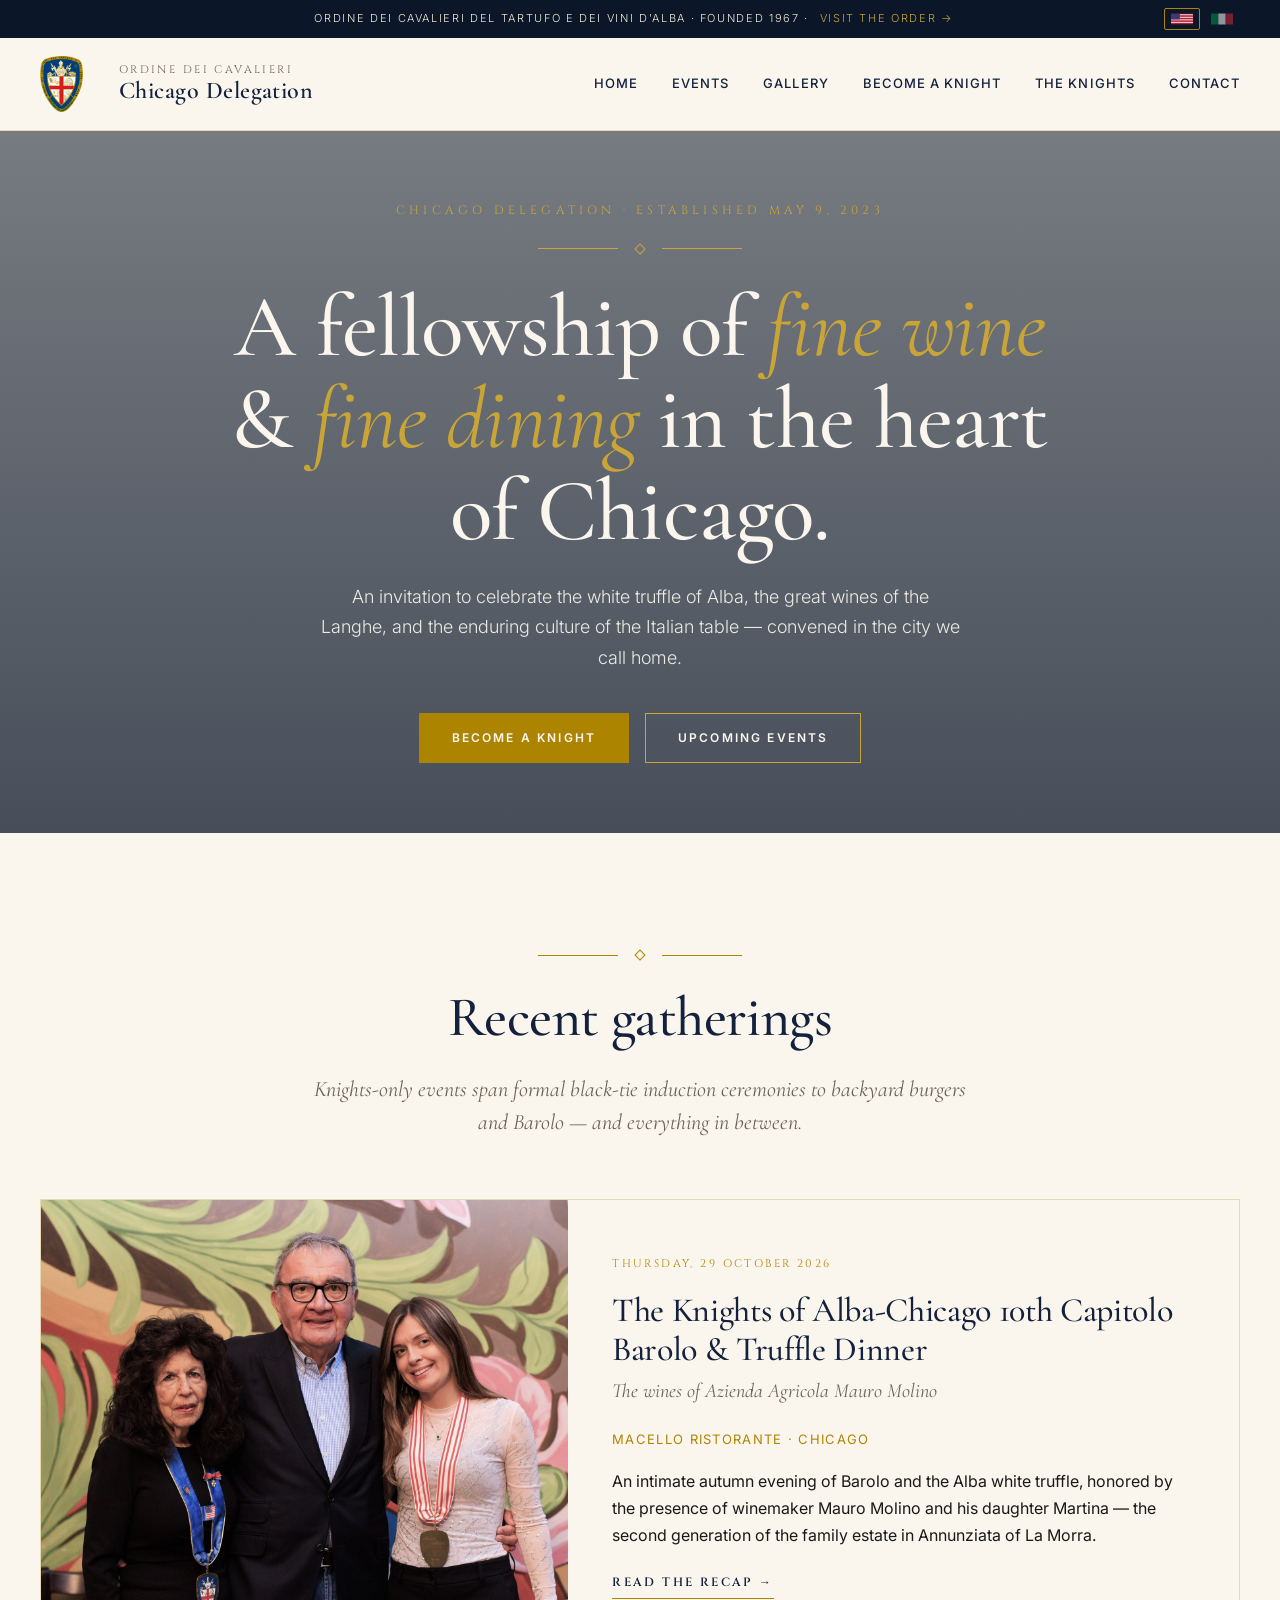
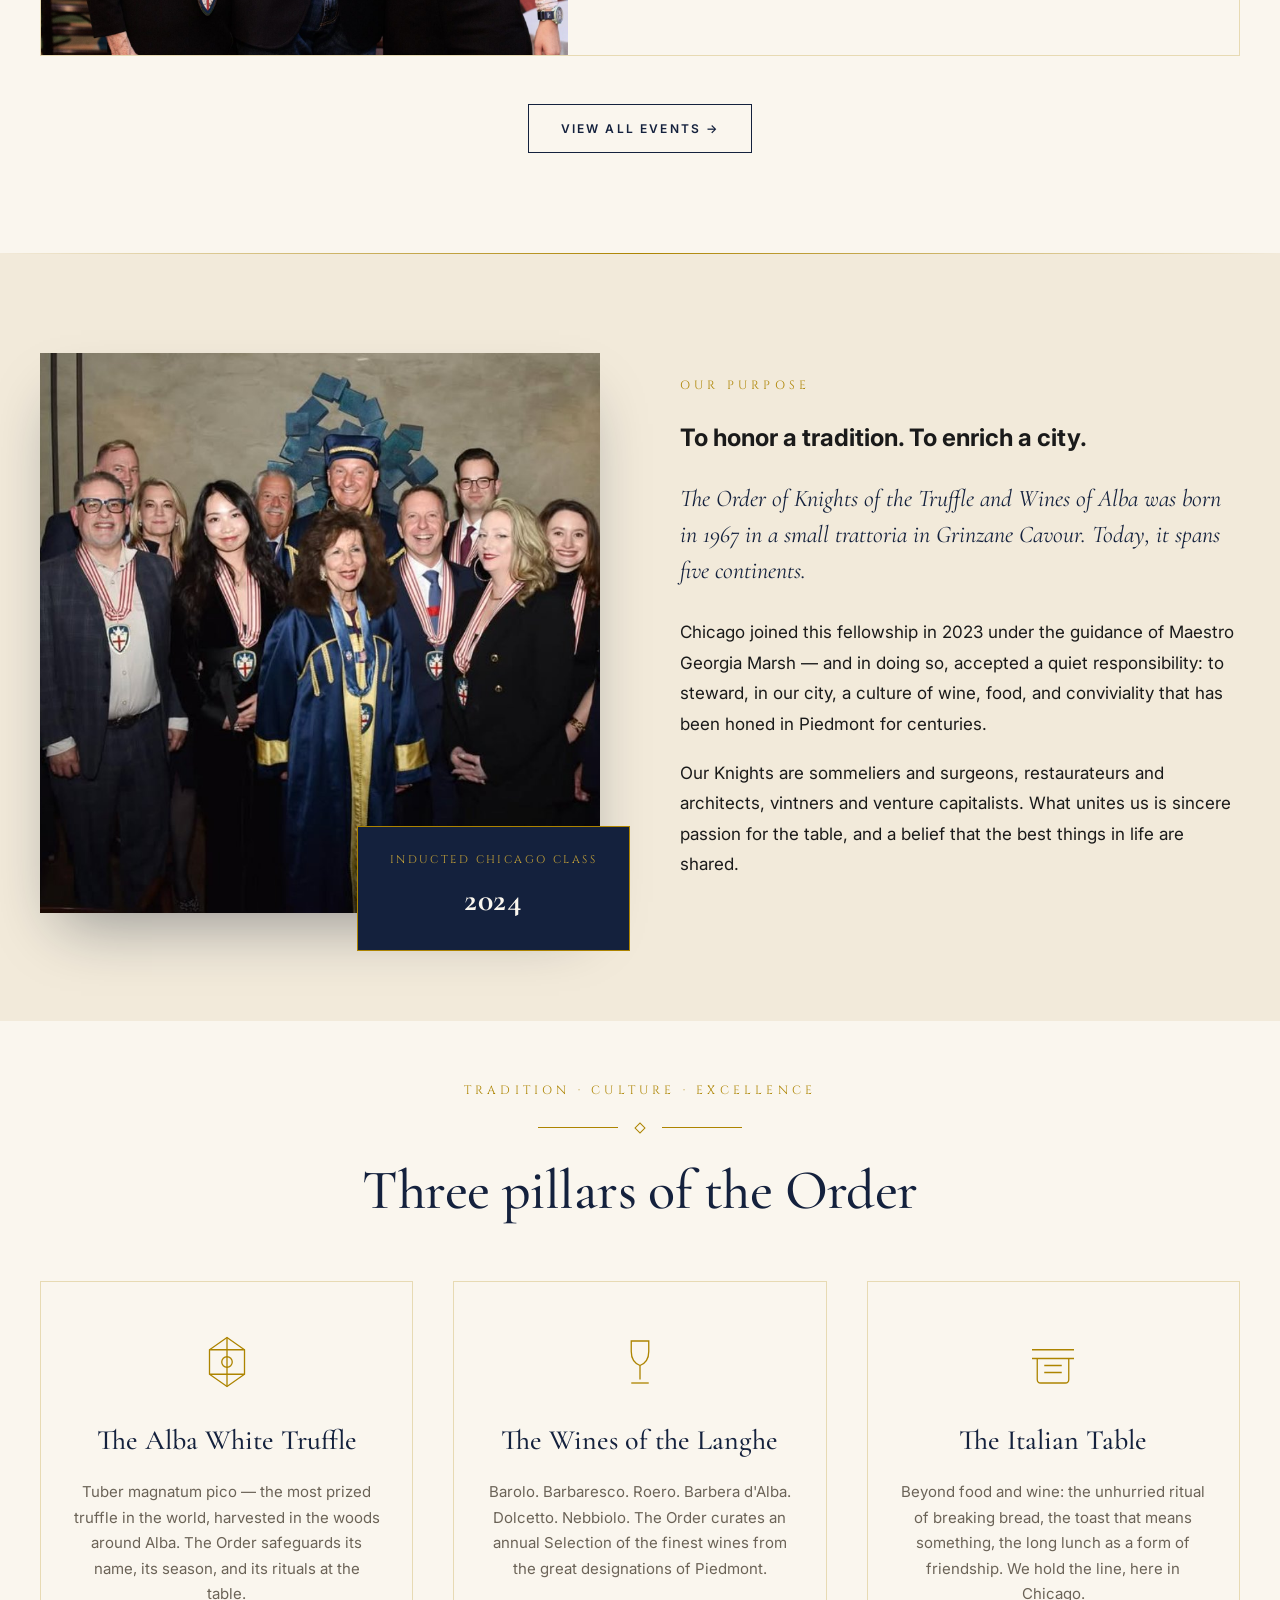
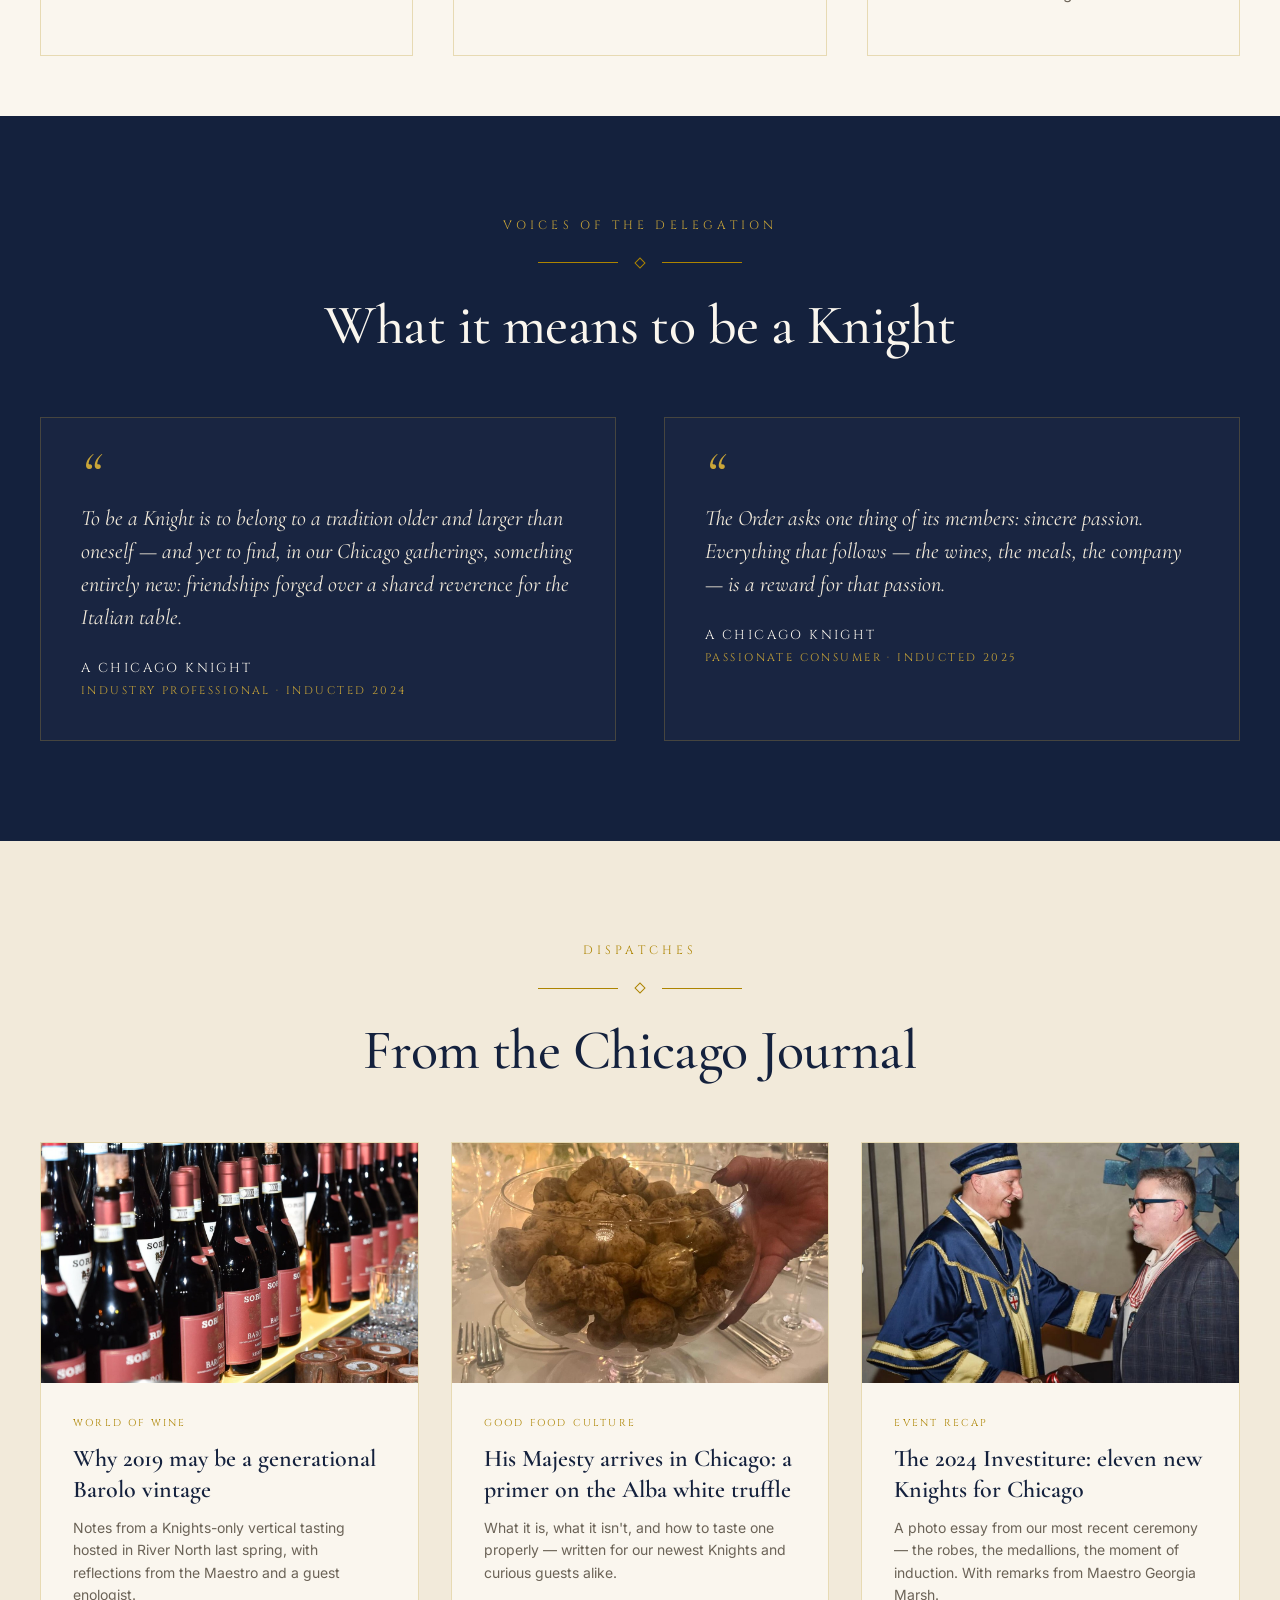
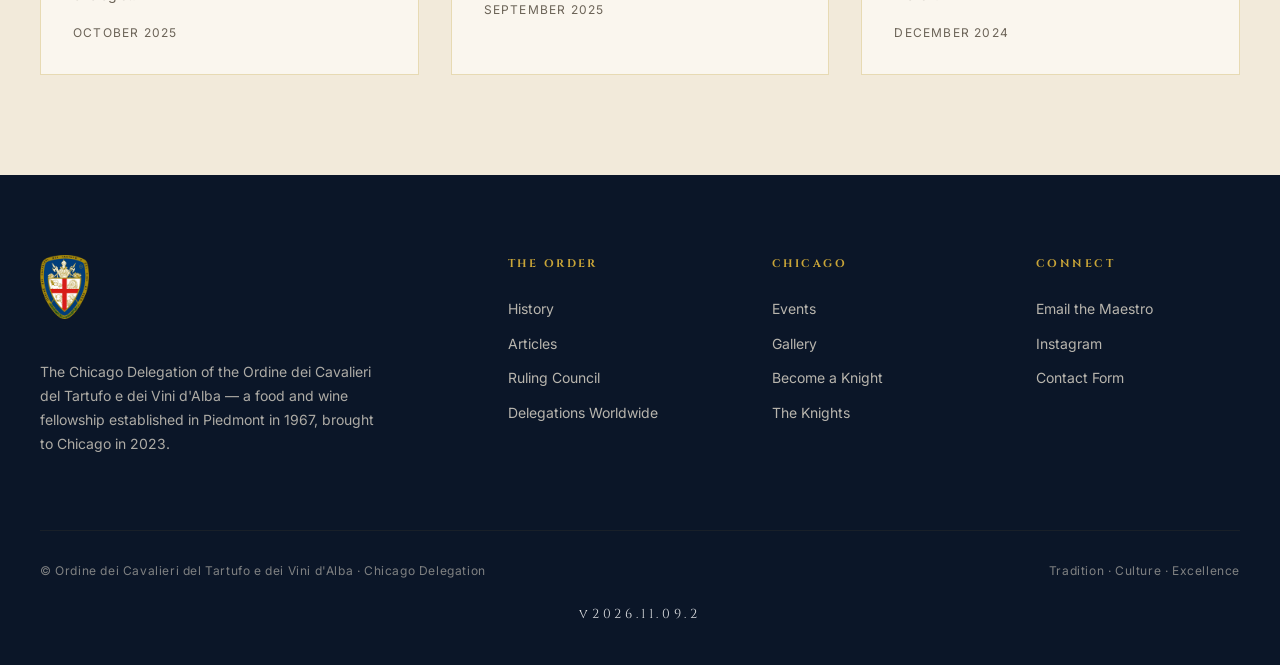
==== commit 117e7a49: "Add files via upload" ====
--- a/index.html
+++ b/index.html
@@ -3,17 +3,17 @@
 <head>
 <meta charset="UTF-8">
 <meta name="viewport" content="width=device-width, initial-scale=1.0">
-<meta name="build-version" content="2026.11.09">
-<meta name="description" content="How to apply for investiture as a Knight of the Order.">
-<title>Become a Knight — Chicago Delegation</title>
+<meta name="build-version" content="2026.11.09.2">
+<meta name="description" content="A fellowship of fine wine and fine dining in the heart of Chicago.">
+<title>Chicago Delegation — Ordine dei Cavalieri del Tartufo e dei Vini d'Alba</title>
 <link rel="preconnect" href="https://fonts.googleapis.com">
 <link rel="preconnect" href="https://fonts.gstatic.com" crossorigin>
 <link href="https://fonts.googleapis.com/css2?family=Cormorant+Garamond:ital,wght@0,400;0,500;0,600;0,700;1,400;1,500&family=Inter:wght@300;400;500;600&family=Cinzel:wght@400;500;600&display=swap" rel="stylesheet">
-<link rel="canonical" href="https://knightsofalbachicago.org/become-a-knight/">
-<link rel="icon" href="../favicon.ico" sizes="any">
-<link rel="apple-touch-icon" href="../apple-touch-icon.png">
-<link rel="manifest" href="../site.webmanifest">
-<link rel="stylesheet" href="../assets/styles/main.css">
+<link rel="canonical" href="https://knightsofalbachicago.org/">
+<link rel="icon" href="favicon.ico" sizes="any">
+<link rel="apple-touch-icon" href="apple-touch-icon.png">
+<link rel="manifest" href="site.webmanifest">
+<link rel="stylesheet" href="assets/styles/main.css">
 </head>
 <body>
 
@@ -50,56 +50,185 @@
 <!-- HEADER -->
 <header>
   <div class="header-inner">
-    <a class="brand" href="../index.html">
-      <img src="../assets/brand/logo-cavalieri-tartufo.png" alt="Ordine dei Cavalieri del Tartufo e dei Vini d'Alba">
+    <a class="brand" href="index.html">
+      <img src="assets/brand/logo-cavalieri-tartufo.png" alt="Ordine dei Cavalieri del Tartufo e dei Vini d'Alba">
       <div class="brand-text">
         <span class="order" data-i18n="brand.order">Ordine dei Cavalieri</span>
         <span class="city" data-i18n="brand.city">Chicago Delegation</span>
       </div>
     </a>
     <nav class="primary">
-      <a class="nav-link" href="../index.html" data-i18n="nav.home">Home</a>
-      <a class="nav-link" href="../events/" data-i18n="nav.events">Events</a>
-      <a class="nav-link" href="../gallery/" data-i18n="nav.gallery">Gallery</a>
-      <a class="nav-link active" href="../become-a-knight/" data-i18n="nav.knight">Become a Knight</a>
-      <a class="nav-link" href="../the-knights/" data-i18n="nav.knights">The Knights</a>
-      <a class="nav-link" href="../contact/" data-i18n="nav.contact">Contact</a>
+      <a class="nav-link active" href="index.html" data-i18n="nav.home">Home</a>
+      <a class="nav-link" href="events/" data-i18n="nav.events">Events</a>
+      <a class="nav-link" href="gallery/" data-i18n="nav.gallery">Gallery</a>
+      <a class="nav-link" href="become-a-knight/" data-i18n="nav.knight">Become a Knight</a>
+      <a class="nav-link" href="the-knights/" data-i18n="nav.knights">The Knights</a>
+      <a class="nav-link" href="contact/" data-i18n="nav.contact">Contact</a>
     </nav>
   </div>
 </header>
 
-  <section class="knight-cta">
-    <div class="eyebrow" data-i18n="knight.eyebrow">The Title of Knight</div>
-    <div class="ornament"><span class="line"></span><span class="diamond"></span><span class="line"></span></div>
-    <h2 style="font-family:'Cormorant Garamond', serif; font-size:clamp(40px, 6vw, 72px); font-weight:500; margin:0 0 24px; max-width:900px; margin-left:auto; margin-right:auto" data-i18n="knight.title">A sincere passion for the food and wine of Piedmont.</h2>
-    <p class="lede" style="max-width:760px; margin:0 auto 0; font-family:'Cormorant Garamond', serif; font-size:22px; font-style:italic; line-height:1.5;" data-i18n="knight.lede">Since 1967, the Order has knighted people from around the world who share a genuine interest in — and passion for — the cuisine, wines, and landscape of the Langhe. Anyone who shares that passion may apply.</p>
-
-    <div class="knight-steps">
-      <div class="step">
-        <div class="num" data-i18n="knight.s1.num">Step One</div>
-        <h4 data-i18n="knight.s1.title">Submit Your Application</h4>
-        <p data-i18n-html="knight.s1.body">Complete the official application form and curriculum vitae. Send both by email to the Order's secretariat at <a href="mailto:segreteria@cavalierideltartufo.it" style="color:var(--ordine-gold-light); border-bottom:1px solid var(--ordine-gold-light); text-decoration:none">segreteria@cavalierideltartufo.it</a>, indicating Chicago as your Delegation of choice.</p>
-        <p style="margin-top:14px"><a href="../assets/downloads/application-form-and-cv.pdf" target="_blank" style="display:inline-block; padding:10px 20px; border:1px solid var(--ordine-gold-light); color:var(--ordine-gold-light); text-decoration:none; font-size:11px; letter-spacing:0.18em; text-transform:uppercase; font-weight:600" data-i18n="knight.s1.cta">Download Application →</a></p>
-      </div>
-      <div class="step">
-        <div class="num" data-i18n="knight.s2.num">Step Two</div>
-        <h4 data-i18n="knight.s2.title">Admission &amp; Annual Fees</h4>
-        <p data-i18n="knight.s2.body1">Upon acceptance, an entrance fee (set by the Chicago Delegation Council) and the first-year membership fee are due. Both can be paid by credit card, PayPal, or bank transfer through the Order.</p>
-        <p style="margin-top:14px" data-i18n="knight.s2.body2">Included: the Collar with personalized Medallion, the Certificate of Proclamation, photographs of your Investiture, and the annual membership card — which carries a 10% discount on purchases at the Castle of Grinzane.</p>
-      </div>
-      <div class="step">
-        <div class="num" data-i18n="knight.s3.num">Step Three</div>
-        <h4 data-i18n="knight.s3.title">Investiture in Robes</h4>
-        <p data-i18n="knight.s3.body">New Knights are formally invested at a Chicago ceremony, receiving the Collar of the Order and the ribbon of the Cavalieri. From that evening forward, you have the right to attend any event of the Order worldwide — and to present new Knights of your own.</p>
-      </div>
-    </div>
-
-    <div class="cta-row" style="margin-top:20px">
-      <a class="btn primary" href="../contact/" data-i18n="knight.cta1">Speak with the Maestro First</a>
-      <a href="https://www.cavalierideltartufo.it/en/diventa-cavaliere/" target="_blank" class="btn" data-i18n="knight.cta2">Read the Full Order Page →</a>
-    </div>
-  </section>
-
+
+  <!-- HERO -->
+  <section class="hero">
+    <div class="hero-content">
+      <div class="eyebrow" data-i18n="hero.eyebrow">Chicago Delegation · Established May 9, 2023</div>
+      <div class="ornament"><span class="line"></span><span class="diamond"></span><span class="line"></span></div>
+      <h1 class="hero-title" data-i18n-html="hero.title">A fellowship of <em>fine wine</em> &amp; <em>fine dining</em> in the heart of Chicago.</h1>
+      <p class="hero-sub" data-i18n="hero.sub">An invitation to celebrate the white truffle of Alba, the great wines of the Langhe, and the enduring culture of the Italian table — convened in the city we call home.</p>
+      <div class="cta-row">
+        <a class="btn primary" href="become-a-knight/" data-i18n="cta.become">Become a Knight</a>
+        <a class="btn" href="events/" data-i18n="cta.upcoming">Upcoming Events</a>
+      </div>
+    </div>
+  </section>
+
+  <!-- RECENT EVENT FEATURE -->
+  <section class="block events">
+    <div class="section-head">
+      <div class="ornament"><span class="line"></span><span class="diamond"></span><span class="line"></span></div>
+      <h2 data-i18n="events.title">Recent gatherings</h2>
+      <p class="lede" data-i18n-html="events.lede">Knights-only events span <em>formal black-tie induction ceremonies</em> to <em>backyard burgers and Barolo</em> — and everything in between.</p>
+    </div>
+
+    <a href="events/2026-10-29-wine-dinner-mauro-molino/" class="past-event">
+      <div class="past-event-image">
+        <img src="events/2026-10-29-wine-dinner-mauro-molino/photos/01-georgia-mauro-martina.jpeg" alt="Maestro Georgia Marsh with Mauro and Martina Molino at Macello Ristorante">
+      </div>
+      <div class="past-event-body">
+        <div class="date-pill" data-i18n="evpage.molino.date">Thursday, 29 October 2026</div>
+        <h4>The Knights of Alba-Chicago 10th Capitolo Barolo &amp; Truffle Dinner</h4>
+        <div class="subtitle" data-i18n="evpage.molino.subtitle">The wines of Azienda Agricola Mauro Molino</div>
+        <div class="venue" data-i18n="evpage.molino.venue">Macello Ristorante · Chicago</div>
+        <p data-i18n="home.molino.body">An intimate autumn evening of Barolo and the Alba white truffle, honored by the presence of winemaker Mauro Molino and his daughter Martina — the second generation of the family estate in Annunziata of La Morra.</p>
+        <span class="read-more" data-i18n="evpage.read">Read the recap →</span>
+      </div>
+    </a>
+
+    <div style="text-align:center; margin-top:40px">
+      <a class="btn dark" href="events/" data-i18n="cta.viewAll">View All Events →</a>
+    </div>
+  </section>
+
+  <!-- MISSION -->
+  <section class="block mission">
+    <div class="mission-grid">
+      <div class="mission-image">
+        <img src="assets/heritage/chicago-induction.png" alt="The Chicago Delegation gathered with Maestro Georgia Marsh">
+        <div class="badge" data-i18n-html="mission.badge">Inducted Chicago Class<strong>2024</strong></div>
+      </div>
+      <div class="mission-text">
+        <div class="eyebrow" style="color:var(--ordine-gold)" data-i18n="mission.eyebrow">Our Purpose</div>
+        <h2 data-i18n="mission.title">To honor a tradition. To enrich a city.</h2>
+        <p class="intro" data-i18n="mission.intro">The Order of Knights of the Truffle and Wines of Alba was born in 1967 in a small trattoria in Grinzane Cavour. Today, it spans five continents.</p>
+        <p data-i18n="mission.p1">Chicago joined this fellowship in 2023 under the guidance of Maestro Georgia Marsh — and in doing so, accepted a quiet responsibility: to steward, in our city, a culture of wine, food, and conviviality that has been honed in Piedmont for centuries.</p>
+        <p data-i18n="mission.p2">Our Knights are sommeliers and surgeons, restaurateurs and architects, vintners and venture capitalists. What unites us is sincere passion for the table, and a belief that the best things in life are shared.</p>
+      </div>
+    </div>
+  </section>
+
+  <!-- THREE PILLARS -->
+  <section class="block tight">
+    <div class="section-head">
+      <div class="eyebrow" data-i18n="pillars.eyebrow">Tradition · Culture · Excellence</div>
+      <div class="ornament"><span class="line"></span><span class="diamond"></span><span class="line"></span></div>
+      <h2 data-i18n="pillars.title">Three pillars of the Order</h2>
+    </div>
+    <div class="pillars">
+      <div class="pillar">
+        <div class="icon">
+          <svg width="56" height="56" viewBox="0 0 64 64" fill="none" stroke="currentColor" stroke-width="1.5">
+            <path d="M32 4 L52 18 L52 46 L32 60 L12 46 L12 18 Z"/>
+            <path d="M32 4 L32 60 M12 18 L52 18 M12 46 L52 46"/>
+            <circle cx="32" cy="32" r="6"/>
+          </svg>
+        </div>
+        <h3 data-i18n="pillars.truffle.title">The Alba White Truffle</h3>
+        <p data-i18n="pillars.truffle.body">Tuber magnatum pico — the most prized truffle in the world, harvested in the woods around Alba. The Order safeguards its name, its season, and its rituals at the table.</p>
+      </div>
+      <div class="pillar">
+        <div class="icon">
+          <svg width="56" height="56" viewBox="0 0 64 64" fill="none" stroke="currentColor" stroke-width="1.5">
+            <path d="M22 8 L42 8 L42 20 Q42 32 32 36 Q22 32 22 20 Z"/>
+            <path d="M32 36 L32 52"/>
+            <path d="M22 56 L42 56"/>
+          </svg>
+        </div>
+        <h3 data-i18n="pillars.wines.title">The Wines of the Langhe</h3>
+        <p data-i18n="pillars.wines.body">Barolo. Barbaresco. Roero. Barbera d'Alba. Dolcetto. Nebbiolo. The Order curates an annual Selection of the finest wines from the great designations of Piedmont.</p>
+      </div>
+      <div class="pillar">
+        <div class="icon">
+          <svg width="56" height="56" viewBox="0 0 64 64" fill="none" stroke="currentColor" stroke-width="1.5">
+            <path d="M8 18 L56 18 M8 28 L56 28"/>
+            <path d="M14 28 L14 52 Q14 56 18 56 L46 56 Q50 56 50 52 L50 28"/>
+            <path d="M22 36 L42 36 M22 44 L42 44"/>
+          </svg>
+        </div>
+        <h3 data-i18n="pillars.table.title">The Italian Table</h3>
+        <p data-i18n="pillars.table.body">Beyond food and wine: the unhurried ritual of breaking bread, the toast that means something, the long lunch as a form of friendship. We hold the line, here in Chicago.</p>
+      </div>
+    </div>
+  </section>
+
+  <!-- TESTIMONIALS -->
+  <section class="testimonials">
+    <div class="inner">
+      <div class="section-head">
+        <div class="eyebrow" data-i18n="test.eyebrow">Voices of the Delegation</div>
+        <div class="ornament"><span class="line"></span><span class="diamond"></span><span class="line"></span></div>
+        <h2 data-i18n="test.title">What it means to be a Knight</h2>
+      </div>
+      <div class="test-grid">
+        <div class="testimonial">
+          <blockquote data-i18n="test.q1">To be a Knight is to belong to a tradition older and larger than oneself — and yet to find, in our Chicago gatherings, something entirely new: friendships forged over a shared reverence for the Italian table.</blockquote>
+          <div class="attr"><span class="name" data-i18n="test.attr">A Chicago Knight</span><span data-i18n="test.q1.attr">Industry Professional · Inducted 2024</span></div>
+        </div>
+        <div class="testimonial">
+          <blockquote data-i18n="test.q2">The Order asks one thing of its members: sincere passion. Everything that follows — the wines, the meals, the company — is a reward for that passion.</blockquote>
+          <div class="attr"><span class="name" data-i18n="test.attr">A Chicago Knight</span><span data-i18n="test.q2.attr">Passionate Consumer · Inducted 2025</span></div>
+        </div>
+      </div>
+    </div>
+  </section>
+
+  <!-- JOURNAL PREVIEW -->
+  <section class="block journal">
+    <div class="section-head">
+      <div class="eyebrow" data-i18n="journal.eyebrow">Dispatches</div>
+      <div class="ornament"><span class="line"></span><span class="diamond"></span><span class="line"></span></div>
+      <h2 data-i18n="journal.title">From the Chicago Journal</h2>
+    </div>
+    <div class="journal-grid">
+      <div class="article">
+        <div class="article-image"><img src="assets/heritage/barolo-tasting.png" alt="Barolo Riserva"></div>
+        <div class="article-body">
+          <div class="category" data-i18n="journal.cat.wine">World of Wine</div>
+          <h4 data-i18n="journal.a1.title">Why 2019 may be a generational Barolo vintage</h4>
+          <p data-i18n="journal.a1.body">Notes from a Knights-only vertical tasting hosted in River North last spring, with reflections from the Maestro and a guest enologist.</p>
+          <div class="date" data-i18n="journal.a1.date">October 2025</div>
+        </div>
+      </div>
+      <div class="article">
+        <div class="article-image"><img src="assets/heritage/white-truffles.png" alt="White truffles"></div>
+        <div class="article-body">
+          <div class="category" data-i18n="journal.cat.food">Good Food Culture</div>
+          <h4 data-i18n="journal.a2.title">His Majesty arrives in Chicago: a primer on the Alba white truffle</h4>
+          <p data-i18n="journal.a2.body">What it is, what it isn't, and how to taste one properly — written for our newest Knights and curious guests alike.</p>
+          <div class="date" data-i18n="journal.a2.date">September 2025</div>
+        </div>
+      </div>
+      <div class="article">
+        <div class="article-image"><img src="assets/heritage/investiture-ceremony.png" alt="Investiture ceremony"></div>
+        <div class="article-body">
+          <div class="category" data-i18n="journal.cat.recap">Event Recap</div>
+          <h4 data-i18n="journal.a3.title">The 2024 Investiture: eleven new Knights for Chicago</h4>
+          <p data-i18n="journal.a3.body">A photo essay from our most recent ceremony — the robes, the medallions, the moment of induction. With remarks from Maestro Georgia Marsh.</p>
+          <div class="date" data-i18n="journal.a3.date">December 2024</div>
+        </div>
+      </div>
+    </div>
+  </section>
 
 
 <!-- FOOTER -->
@@ -107,7 +236,7 @@
   <div class="footer-inner">
     <div class="footer-top">
       <div class="footer-brand">
-        <img src="../assets/brand/logo-cavalieri-tartufo.png" alt="Ordine dei Cavalieri del Tartufo e dei Vini d'Alba">
+        <img src="assets/brand/logo-cavalieri-tartufo.png" alt="Ordine dei Cavalieri del Tartufo e dei Vini d'Alba">
         <p data-i18n="footer.brand">The Chicago Delegation of the Ordine dei Cavalieri del Tartufo e dei Vini d'Alba — a food and wine fellowship established in Piedmont in 1967, brought to Chicago in 2023.</p>
       </div>
       <div class="footer-col">
@@ -119,28 +248,28 @@
       </div>
       <div class="footer-col">
         <h5 data-i18n="footer.chicago">Chicago</h5>
-        <a href="../events/" data-i18n="nav.events">Events</a>
-        <a href="../gallery/" data-i18n="nav.gallery">Gallery</a>
-        <a href="../become-a-knight/" data-i18n="nav.knight">Become a Knight</a>
-        <a href="../the-knights/" data-i18n="nav.knights">The Knights</a>
+        <a href="events/" data-i18n="nav.events">Events</a>
+        <a href="gallery/" data-i18n="nav.gallery">Gallery</a>
+        <a href="become-a-knight/" data-i18n="nav.knight">Become a Knight</a>
+        <a href="the-knights/" data-i18n="nav.knights">The Knights</a>
       </div>
       <div class="footer-col">
         <h5 data-i18n="footer.connect">Connect</h5>
         <a href="mailto:chicagomaster@cavalierdeltartufo.it" data-i18n="footer.email">Email the Maestro</a>
         <a href="https://www.instagram.com/knightsofalba_chicago/" target="_blank" data-i18n="footer.ig">Instagram</a>
-        <a href="../contact/" data-i18n="footer.form">Contact Form</a>
+        <a href="contact/" data-i18n="footer.form">Contact Form</a>
       </div>
     </div>
     <div class="footer-bottom">
       <span data-i18n="footer.copy">© Ordine dei Cavalieri del Tartufo e dei Vini d'Alba · Chicago Delegation</span>
       <span data-i18n="footer.motto">Tradition · Culture · Excellence</span>
     </div>
-    <div class="footer-version">v2026.11.09</div>
+    <div class="footer-version">v2026.11.09.2</div>
   </div>
 </footer>
 
 
-<script src="../assets/scripts/i18n.js"></script>
+<script src="assets/scripts/i18n.js"></script>
 
 </body>
 </html>
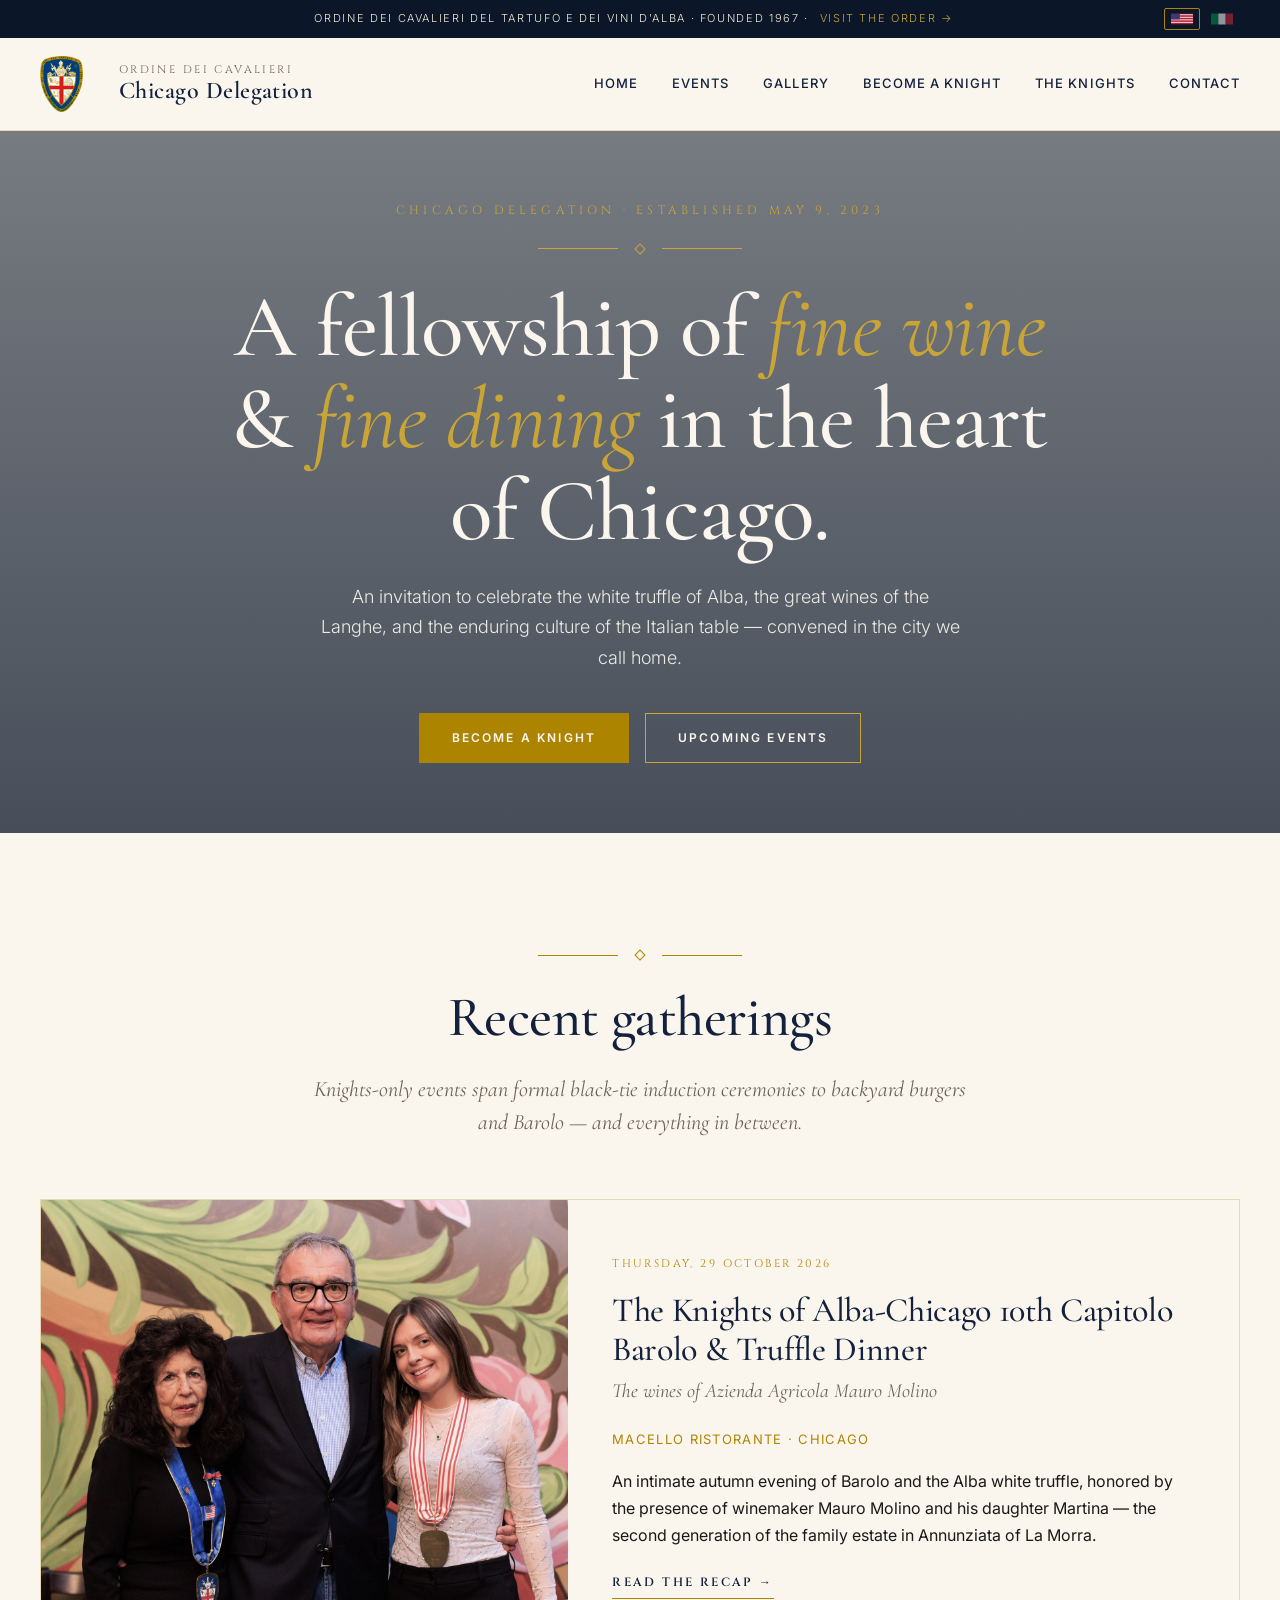
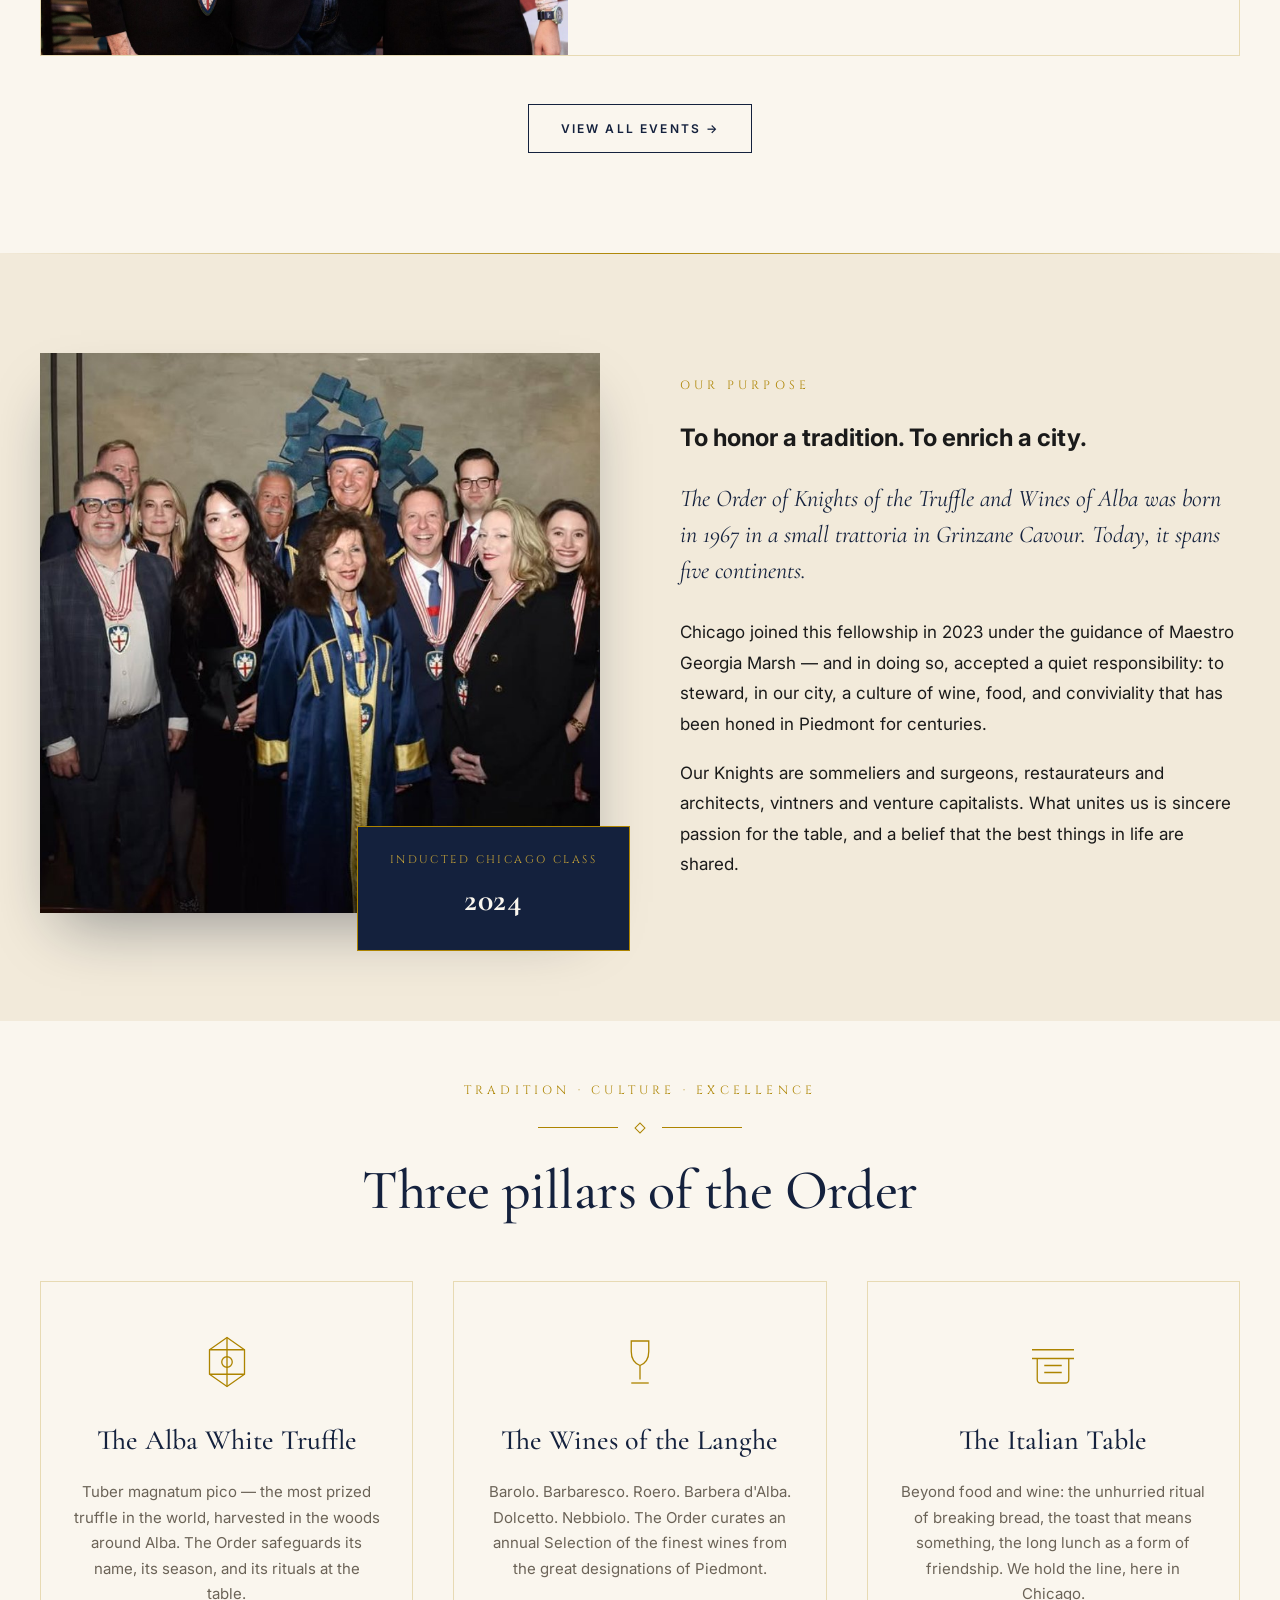
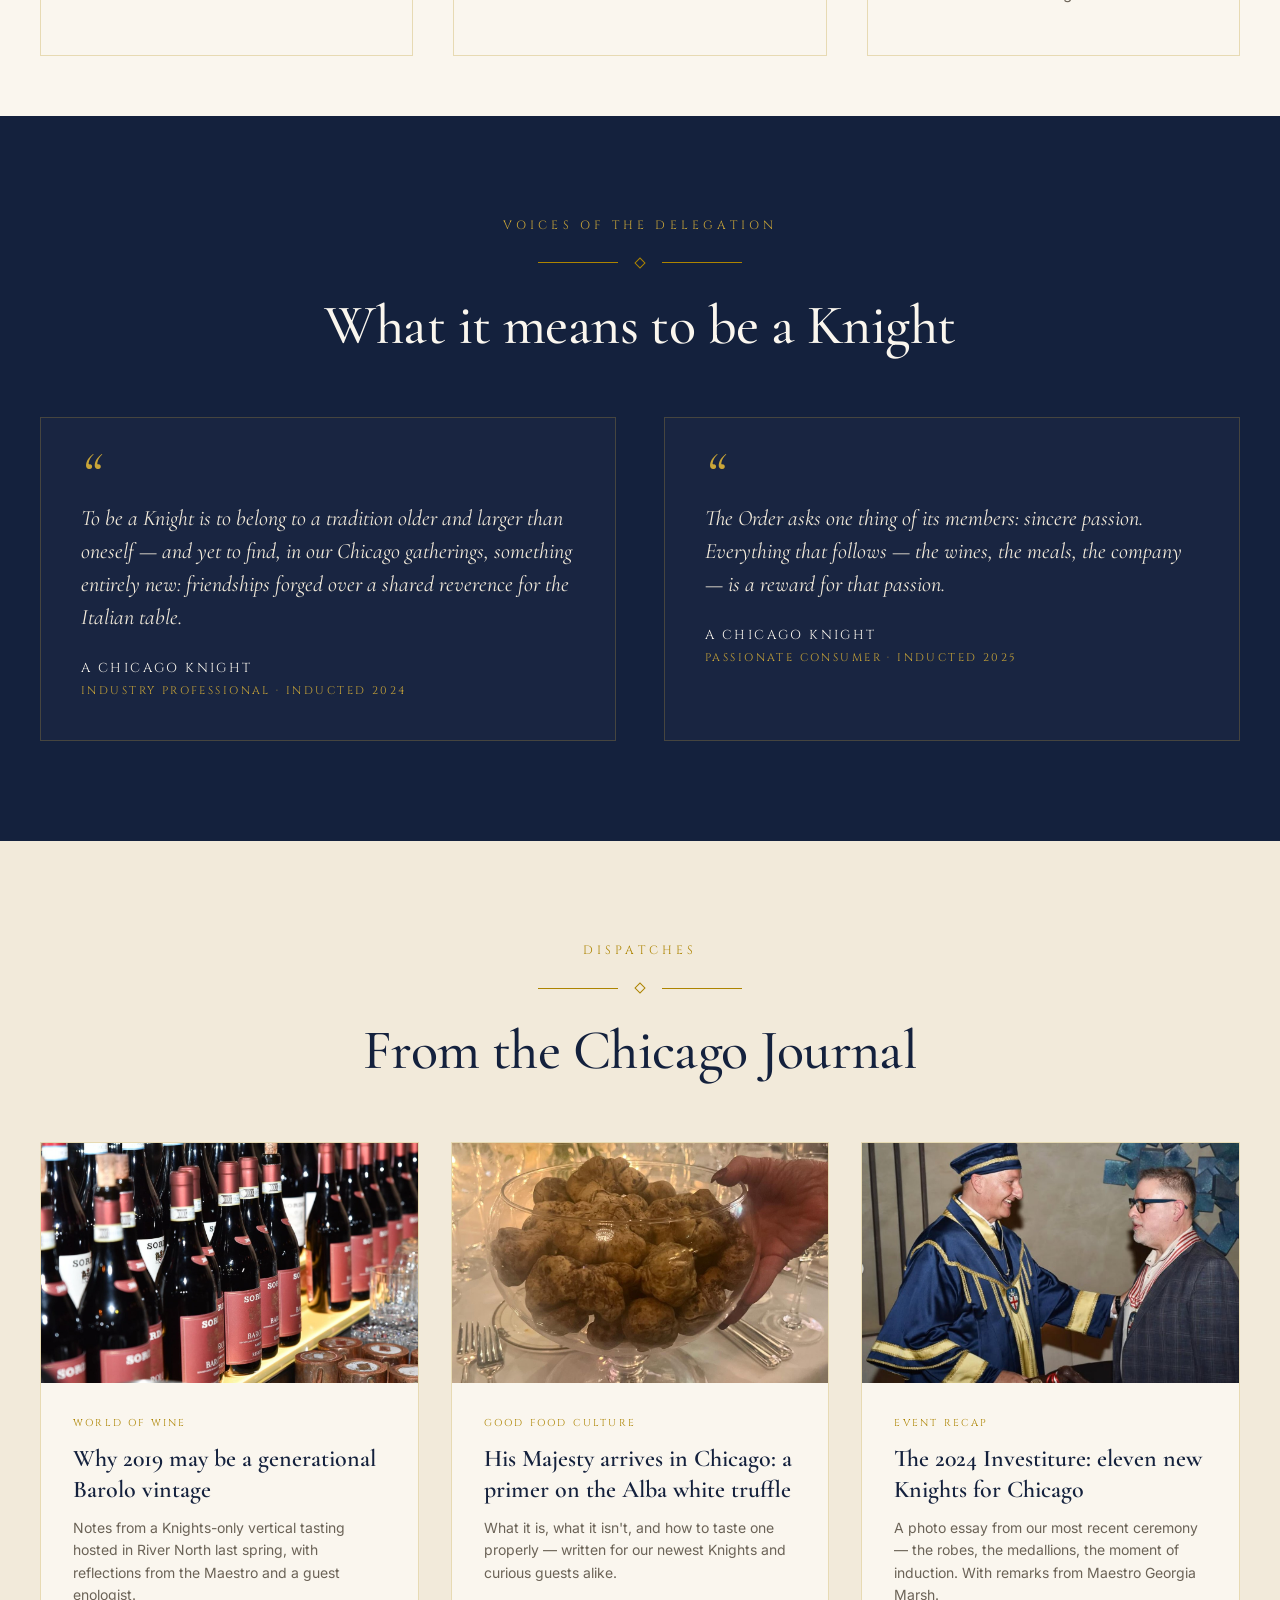
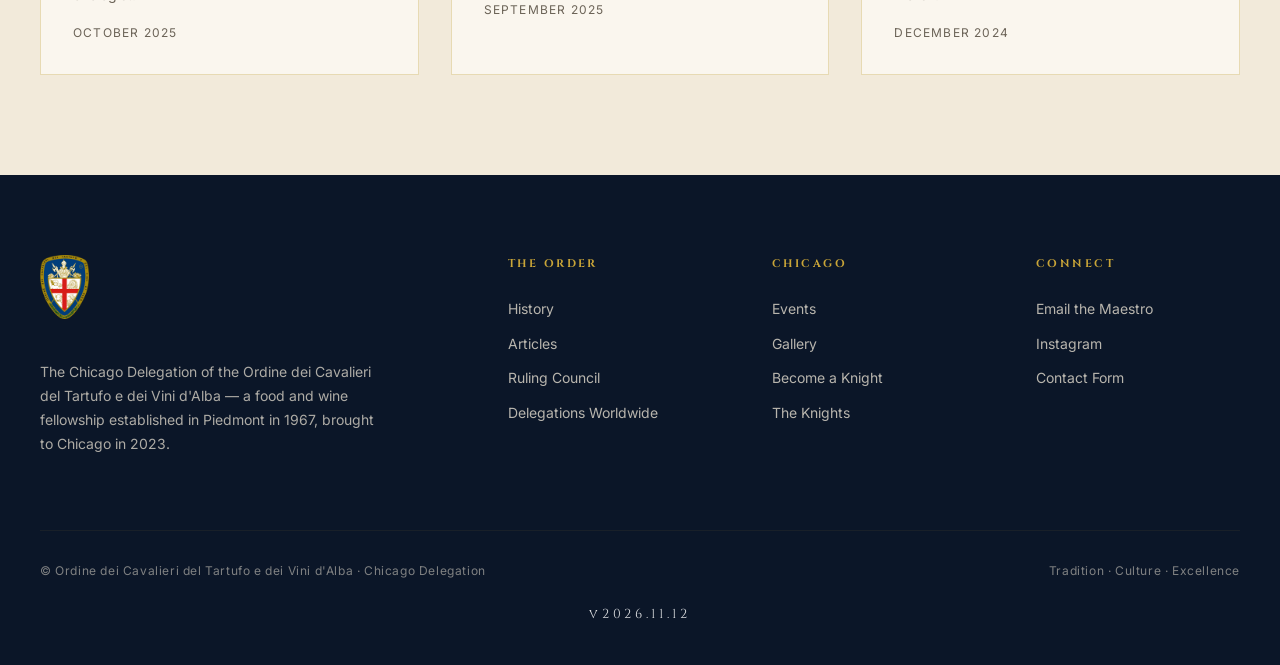
==== commit 39041d4f: "Add files via upload" ====
--- a/index.html
+++ b/index.html
@@ -3,7 +3,7 @@
 <head>
 <meta charset="UTF-8">
 <meta name="viewport" content="width=device-width, initial-scale=1.0">
-<meta name="build-version" content="2026.11.09.2">
+<meta name="build-version" content="2026.11.12">
 <meta name="description" content="A fellowship of fine wine and fine dining in the heart of Chicago.">
 <title>Chicago Delegation — Ordine dei Cavalieri del Tartufo e dei Vini d'Alba</title>
 <link rel="preconnect" href="https://fonts.googleapis.com">
@@ -264,7 +264,7 @@
       <span data-i18n="footer.copy">© Ordine dei Cavalieri del Tartufo e dei Vini d'Alba · Chicago Delegation</span>
       <span data-i18n="footer.motto">Tradition · Culture · Excellence</span>
     </div>
-    <div class="footer-version">v2026.11.09.2</div>
+    <div class="footer-version">v2026.11.12</div>
   </div>
 </footer>
 
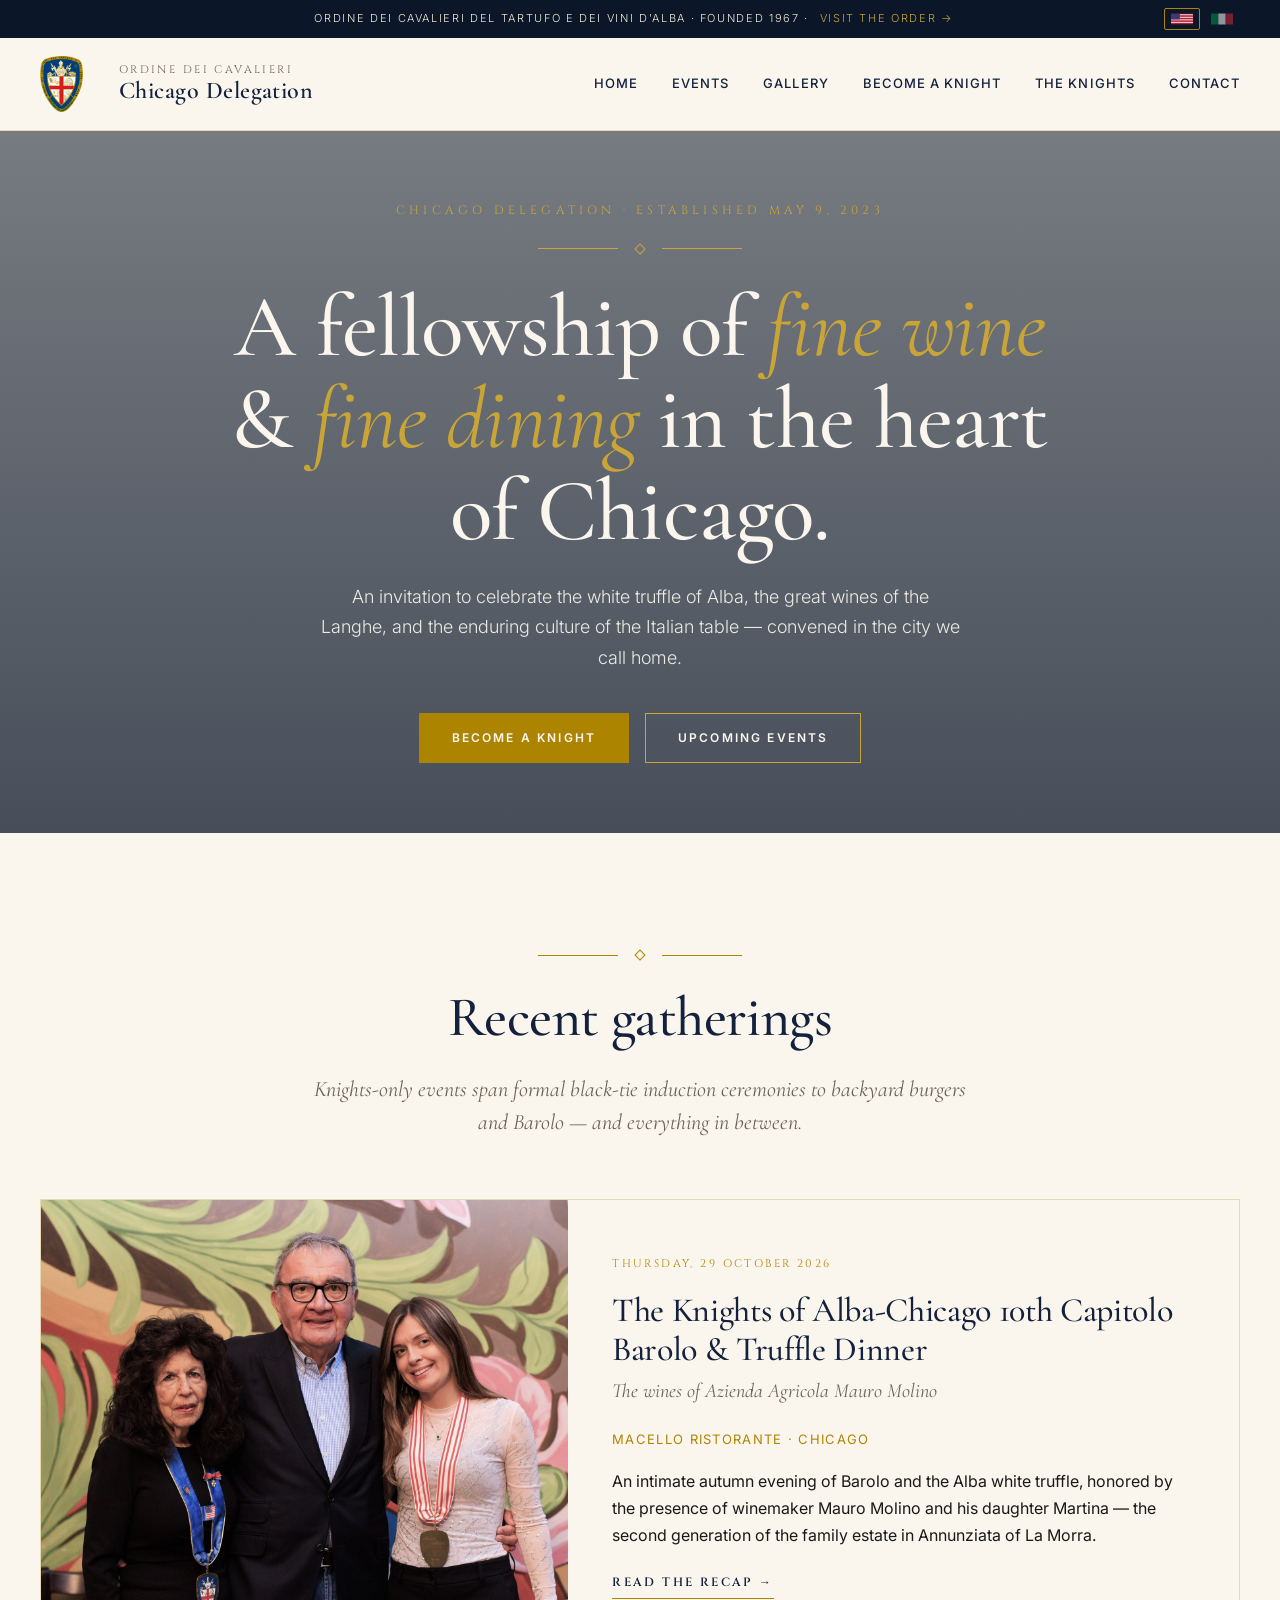
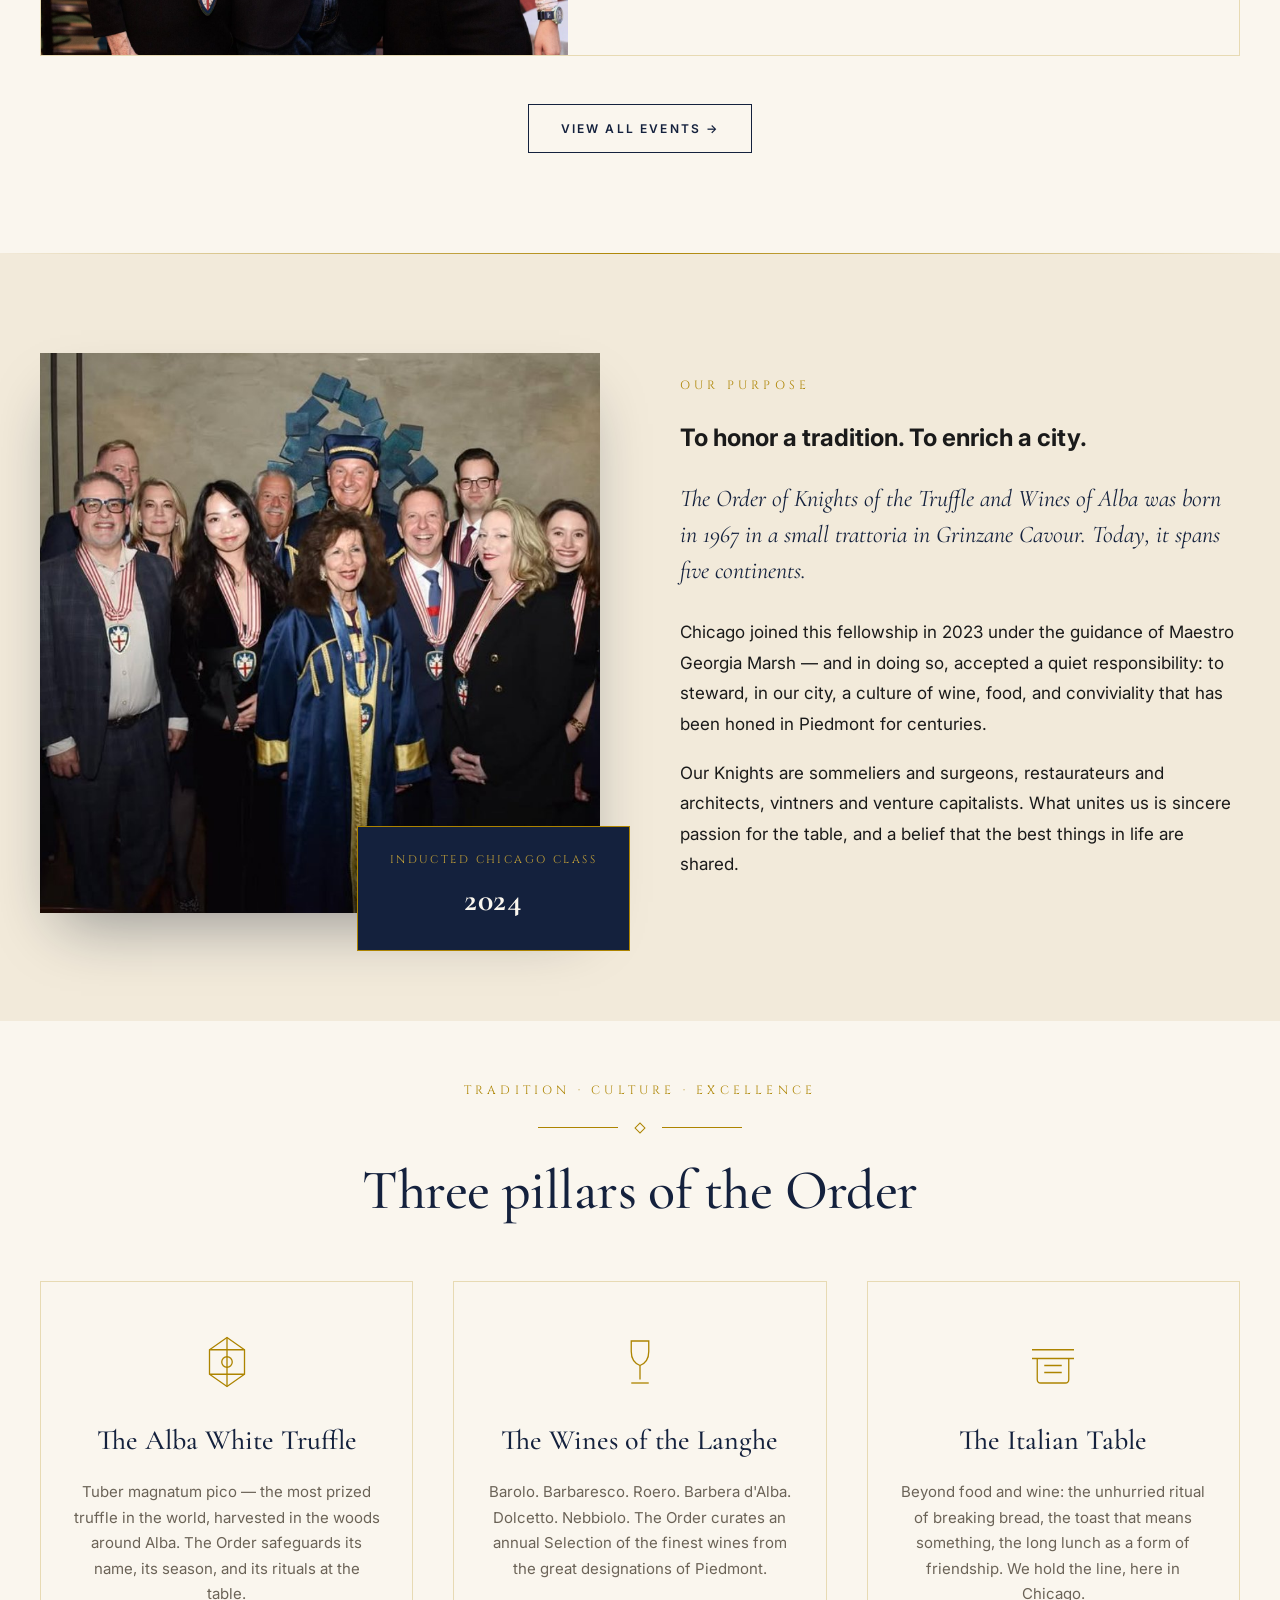
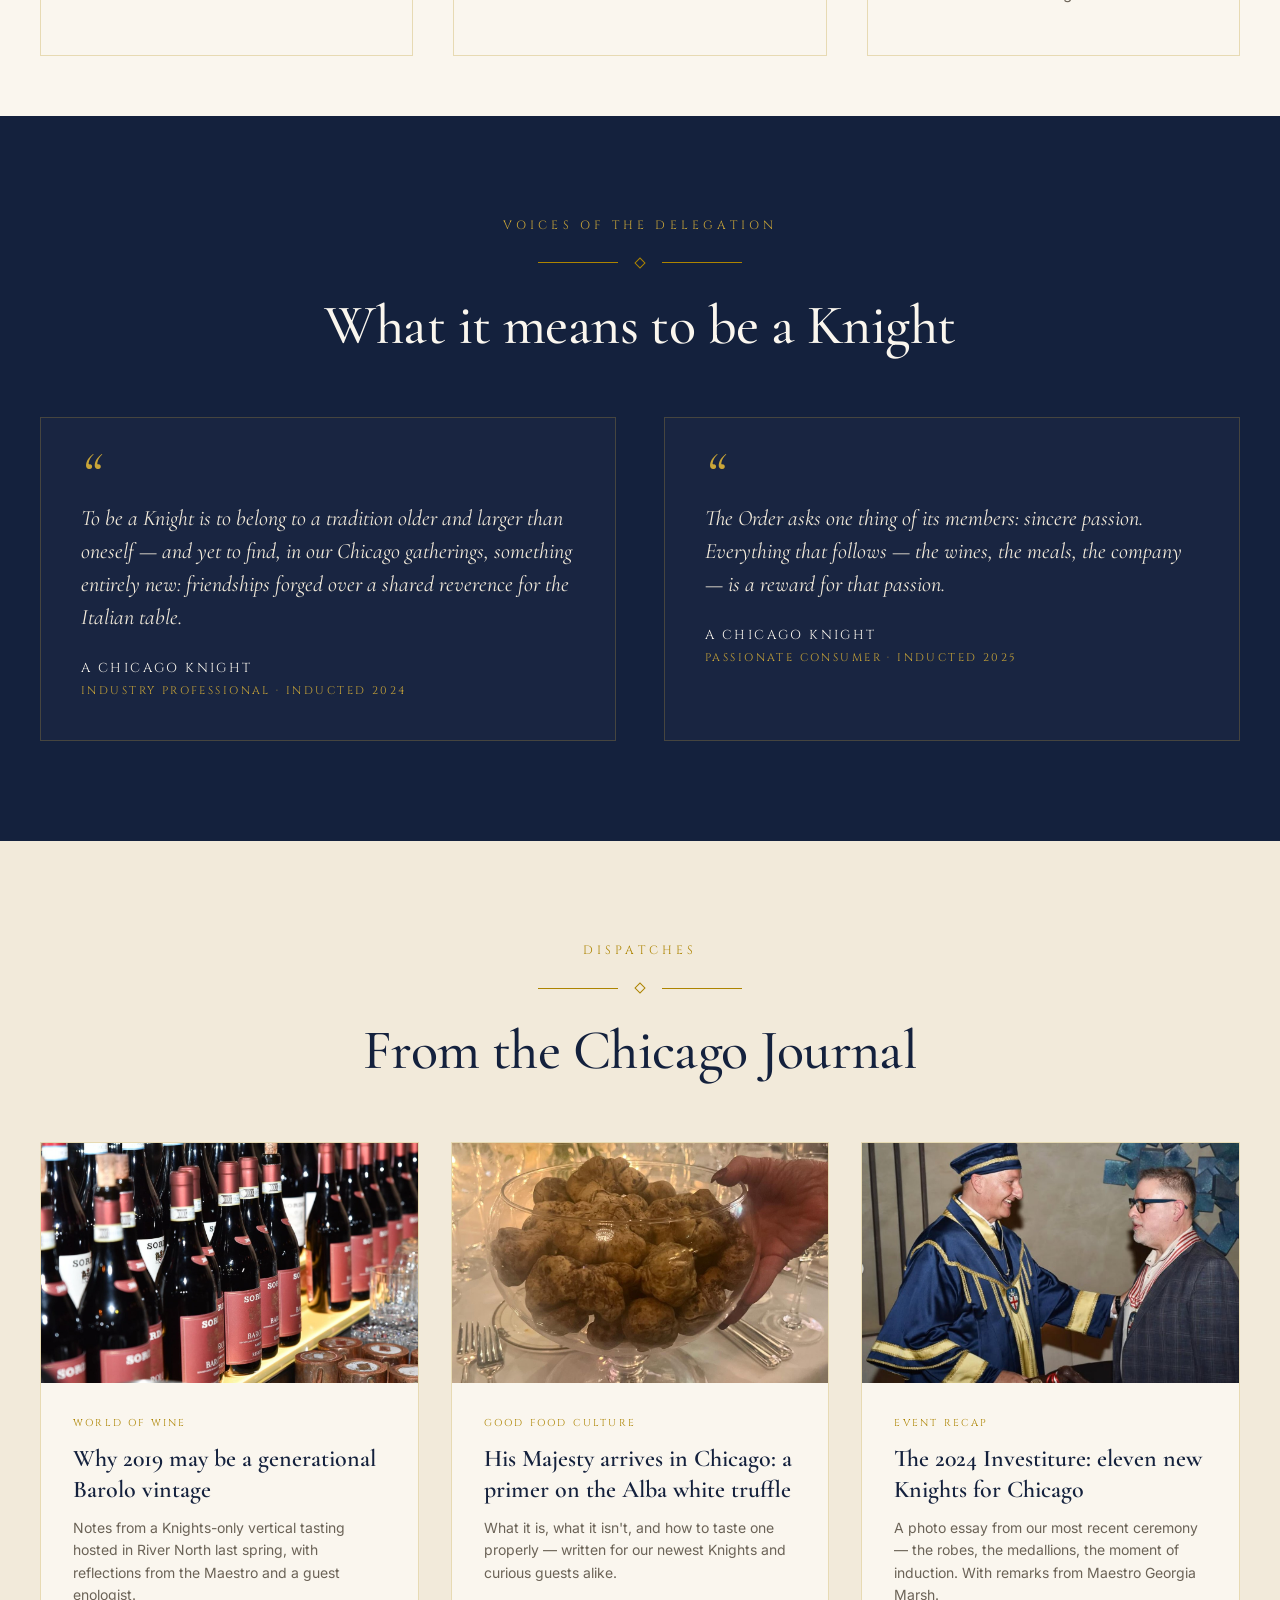
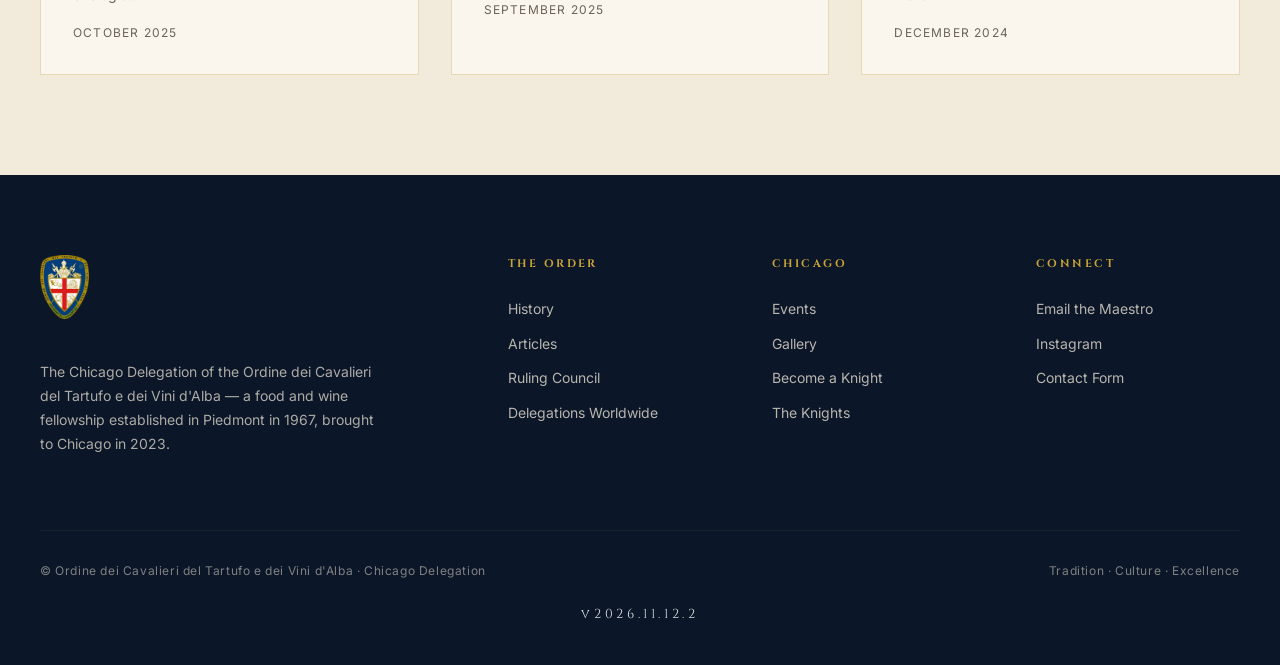
==== commit f0da6704: "Add files via upload" ====
--- a/index.html
+++ b/index.html
@@ -3,7 +3,7 @@
 <head>
 <meta charset="UTF-8">
 <meta name="viewport" content="width=device-width, initial-scale=1.0">
-<meta name="build-version" content="2026.11.12">
+<meta name="build-version" content="2026.11.12.2">
 <meta name="description" content="A fellowship of fine wine and fine dining in the heart of Chicago.">
 <title>Chicago Delegation — Ordine dei Cavalieri del Tartufo e dei Vini d'Alba</title>
 <link rel="preconnect" href="https://fonts.googleapis.com">
@@ -264,7 +264,7 @@
       <span data-i18n="footer.copy">© Ordine dei Cavalieri del Tartufo e dei Vini d'Alba · Chicago Delegation</span>
       <span data-i18n="footer.motto">Tradition · Culture · Excellence</span>
     </div>
-    <div class="footer-version">v2026.11.12</div>
+    <div class="footer-version">v2026.11.12.2</div>
   </div>
 </footer>
 
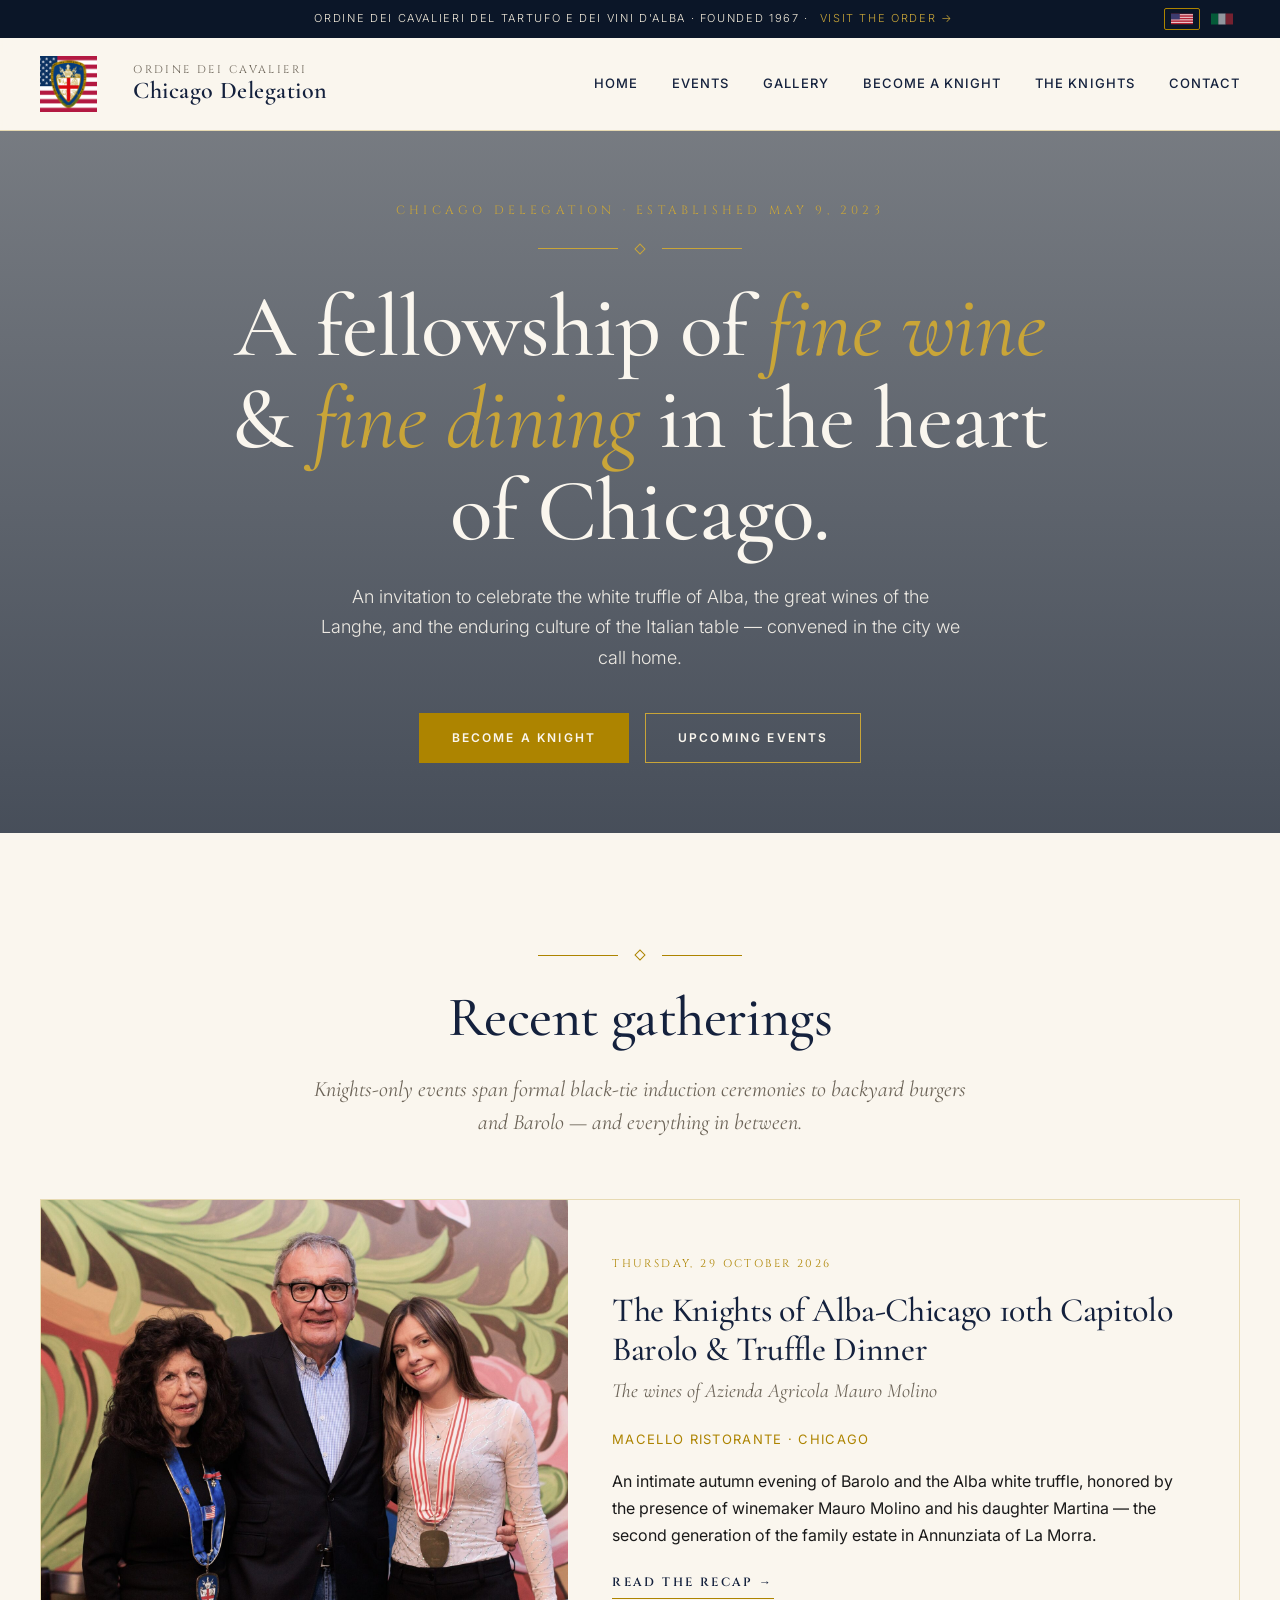
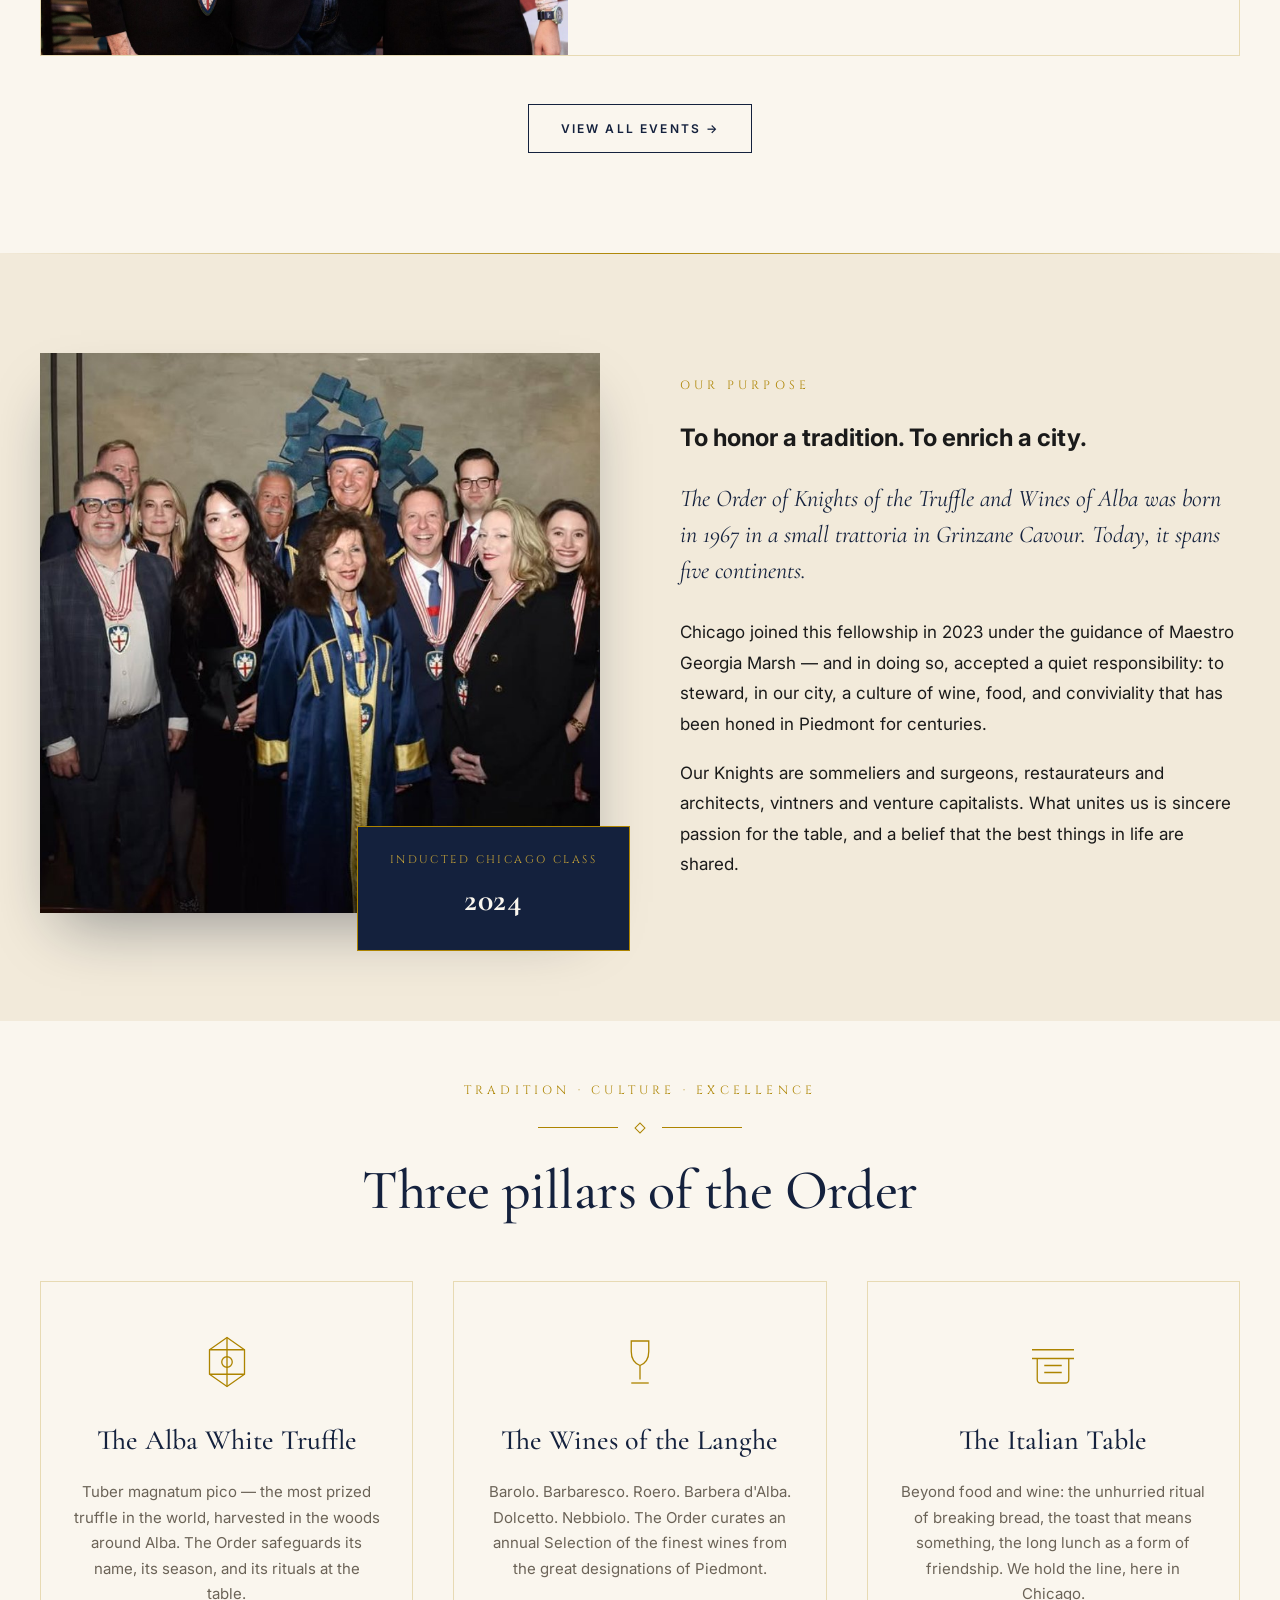
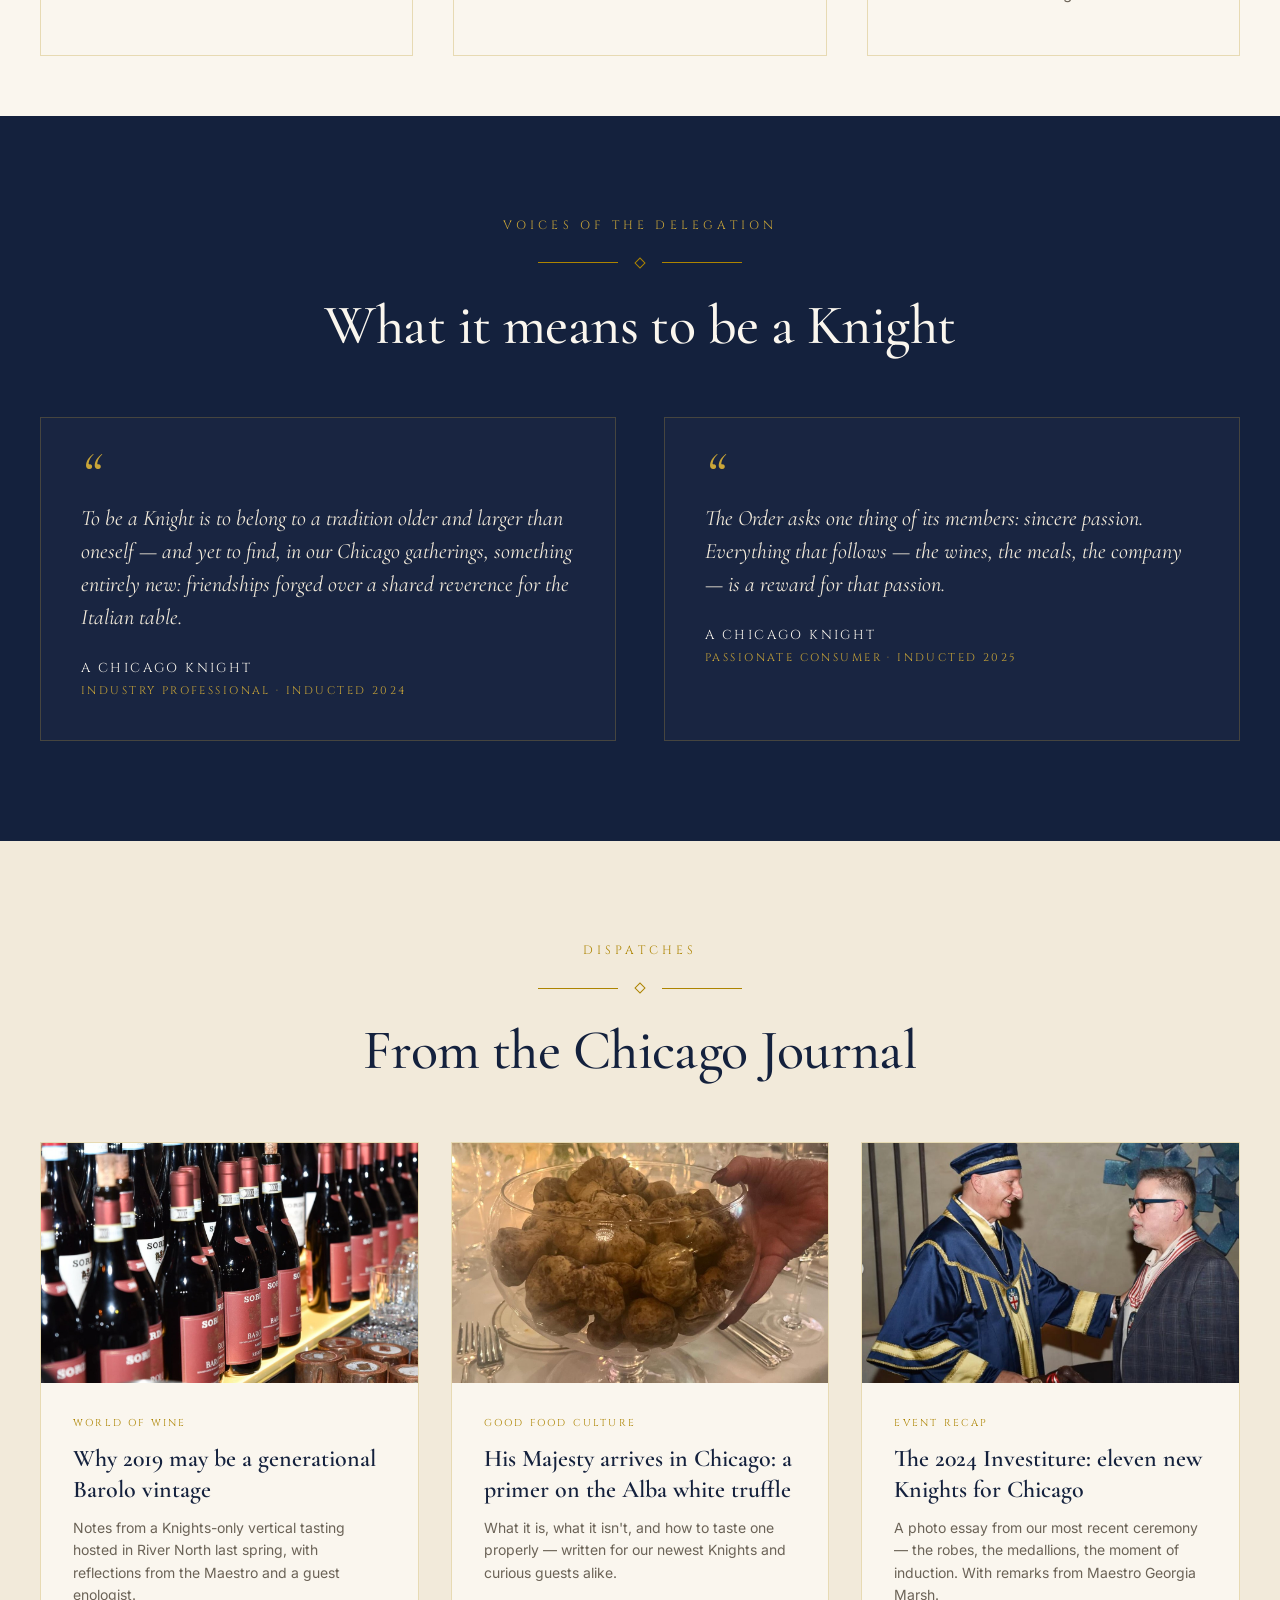
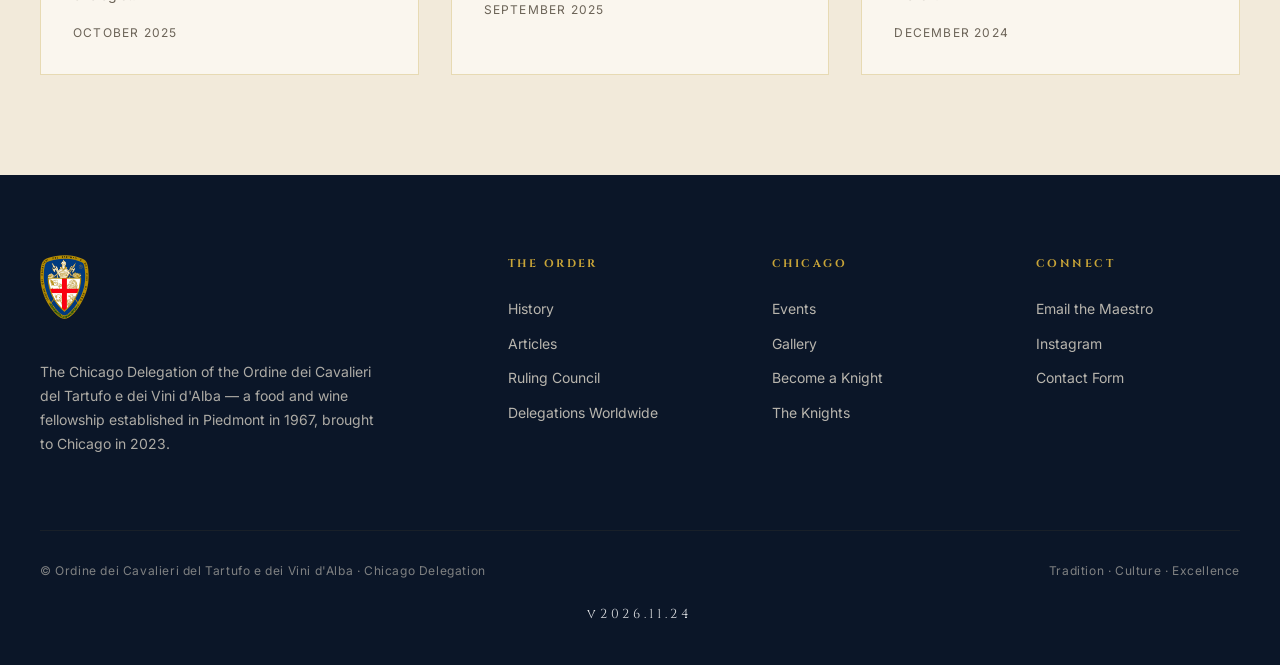
==== commit b244cd99: "Add files via upload" ====
--- a/index.html
+++ b/index.html
@@ -3,7 +3,7 @@
 <head>
 <meta charset="UTF-8">
 <meta name="viewport" content="width=device-width, initial-scale=1.0">
-<meta name="build-version" content="2026.11.12.2">
+<meta name="build-version" content="2026.11.24">
 <meta name="description" content="A fellowship of fine wine and fine dining in the heart of Chicago.">
 <title>Chicago Delegation — Ordine dei Cavalieri del Tartufo e dei Vini d'Alba</title>
 <link rel="preconnect" href="https://fonts.googleapis.com">
@@ -51,7 +51,7 @@
 <header>
   <div class="header-inner">
     <a class="brand" href="index.html">
-      <img src="assets/brand/logo-cavalieri-tartufo.png" alt="Ordine dei Cavalieri del Tartufo e dei Vini d'Alba">
+      <img src="assets/brand/ordine-us-square.png" alt="Ordine dei Cavalieri del Tartufo e dei Vini d'Alba">
       <div class="brand-text">
         <span class="order" data-i18n="brand.order">Ordine dei Cavalieri</span>
         <span class="city" data-i18n="brand.city">Chicago Delegation</span>
@@ -264,7 +264,7 @@
       <span data-i18n="footer.copy">© Ordine dei Cavalieri del Tartufo e dei Vini d'Alba · Chicago Delegation</span>
       <span data-i18n="footer.motto">Tradition · Culture · Excellence</span>
     </div>
-    <div class="footer-version">v2026.11.12.2</div>
+    <div class="footer-version">v2026.11.24</div>
   </div>
 </footer>
 
